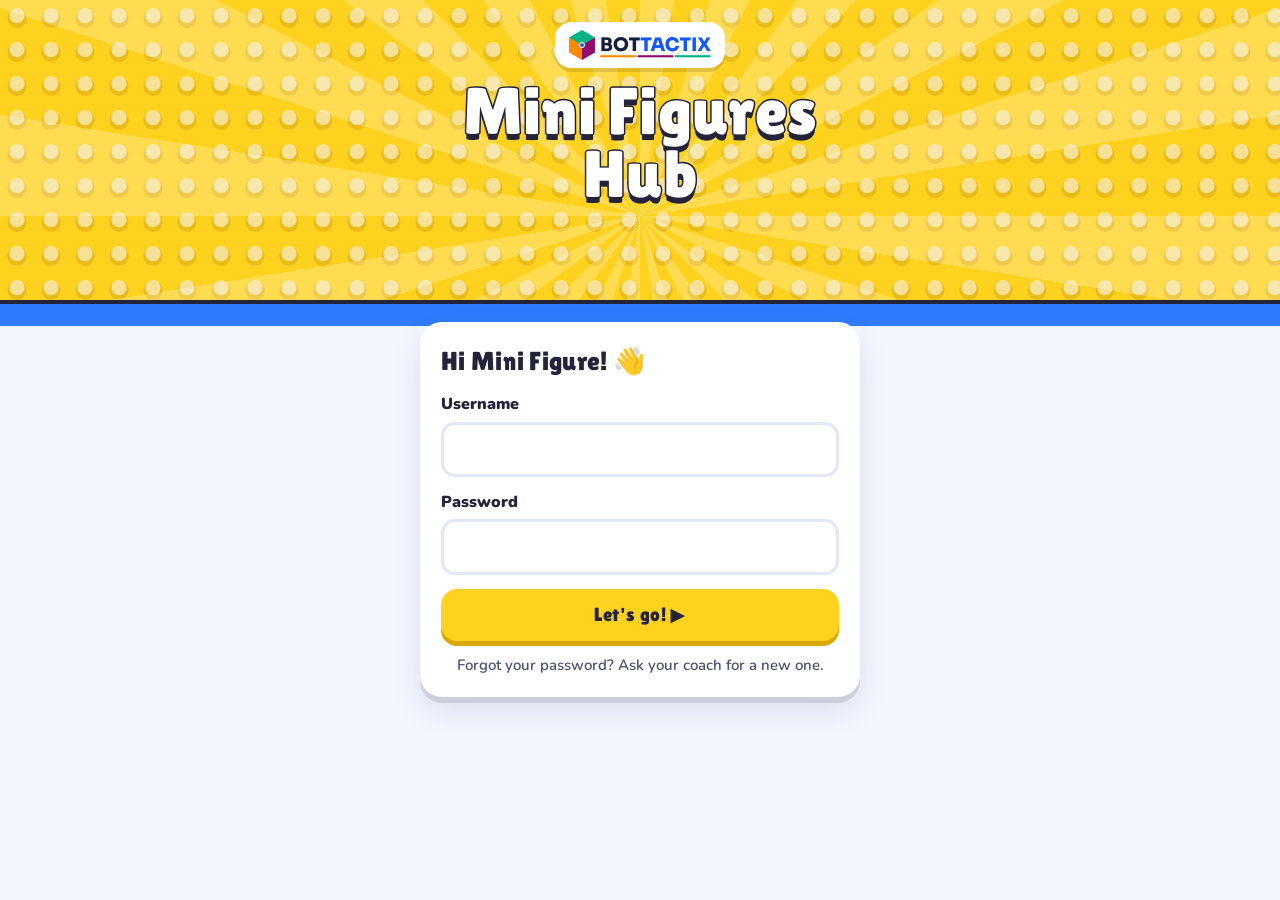
==== hub/index.html @ feb46793 "Mini Figures Hub: kids app, coach room, Supabase backend config Co-Authored-By: Claude Opus 5.5 <nor" ====
<!doctype html>
<html lang="en"><head><meta charset="utf-8"><meta name="viewport" content="width=device-width, initial-scale=1, viewport-fit=cover">
<title>Mini Figures Hub</title><meta name="robots" content="noindex, nofollow"><meta name="theme-color" content="#FFD21F">
<link rel="icon" href="logo.png"><link rel="preconnect" href="https://fonts.googleapis.com"><link rel="preconnect" href="https://fonts.gstatic.com" crossorigin>
<link href="https://fonts.googleapis.com/css2?family=Lilita+One&family=Nunito:wght@600;700;800;900&display=swap" rel="stylesheet">
<link rel="stylesheet" href="style.css"></head><body><div id="app"></div>
<script src="config.js"></script><script src="mode-kid.js"></script><script src="vendor-supabase.js"></script><script src="fig.js"></script><script src="api.js"></script><script src="ui.js"></script><script src="app.js"></script>
</body></html>
---- hub/style.css ----
:root {
  --yellow: #FFD21F; --yellow2: #FFE45C; --blue: #2F7BFF; --blue2: #1D5FD6; --red: #FF5A5F; --green: #00B386; --orange: #FF8A00;
  --purple: #9B4DFF; --pink: #FF4FA3; --ink: #23233A; --ink2: #4A5070; --paper: #FFFFFF; --bg: #F3F6FF; --line: #E2E7F5;
  --display: "Lilita One", "Arial Black", system-ui, sans-serif; --body: "Nunito", system-ui, -apple-system, Segoe UI, sans-serif;
  --r: 22px; --shadow: 0 6px 0 rgba(35,35,58,.12), 0 14px 30px rgba(35,35,58,.10);
  --side: 0px; --bottomnav: 0px;
}
* { box-sizing: border-box; }
html, body { margin: 0; }
body { font-family: var(--body); color: var(--ink); background: var(--bg); font-size: 17px; line-height: 1.4; -webkit-tap-highlight-color: transparent; }
button, input, textarea, select { font: inherit; color: inherit; }
img { max-width: 100%; }
.hidden { display: none !important; }
h1, h2, h3 { font-family: var(--display); font-weight: 400; margin: 0; letter-spacing: .3px; }
h2 { font-size: 26px; } h3 { font-size: 21px; }
a { color: var(--blue2); }

/* ---------- studs background ---------- */
.studs { background-color: var(--yellow); background-image:
  radial-gradient(circle at 50% 46%, rgba(255,255,255,.55) 0 7px, transparent 8px),
  radial-gradient(circle at 50% 54%, rgba(160,110,0,.22) 0 9px, transparent 10px);
  background-size: 34px 34px; }
.sun { position: relative; overflow: hidden; }
.sun::before { content: ""; position: absolute; inset: -60%; background: repeating-conic-gradient(from 0deg at 50% 60%, rgba(255,255,255,.22) 0 9deg, transparent 9deg 18deg); pointer-events: none; }

/* ---------- buttons ---------- */
.btn { display: inline-flex; align-items: center; justify-content: center; gap: 8px; border: 0; border-radius: 16px; padding: 12px 20px 14px; font-family: var(--display); font-size: 19px; letter-spacing: .4px;
  background: var(--blue); color: #fff; box-shadow: 0 5px 0 var(--blue2); cursor: pointer; transition: transform .08s, box-shadow .08s; min-height: 48px; text-decoration: none; }
.btn:active { transform: translateY(4px); box-shadow: 0 1px 0 var(--blue2); }
.btn:focus-visible, .chip:focus-visible, .tab:focus-visible, .item:focus-visible { outline: 4px solid var(--ink); outline-offset: 2px; }
.btn.y { background: var(--yellow); color: var(--ink); box-shadow: 0 5px 0 #D9A800; }
.btn.g { background: var(--green); box-shadow: 0 5px 0 #008A66; }
.btn.r { background: var(--red); box-shadow: 0 5px 0 #C93D42; }
.btn.o { background: var(--orange); box-shadow: 0 5px 0 #C46A00; }
.btn.w { background: #fff; color: var(--ink); box-shadow: 0 5px 0 #CBD3EA; }
.btn.sm { font-size: 16px; padding: 8px 14px 10px; min-height: 40px; border-radius: 13px; }
.btn[disabled] { opacity: .45; cursor: not-allowed; transform: none; }
.link { background: none; border: 0; color: var(--blue2); font-weight: 800; cursor: pointer; padding: 6px; text-decoration: underline; }

/* ---------- cards ---------- */
.card { background: var(--paper); border-radius: var(--r); box-shadow: var(--shadow); padding: 18px; border: 3px solid #fff; position: relative; }
.card > h3 { display: flex; align-items: center; gap: 10px; margin-bottom: 12px; }
.card > h3 .ic { width: 36px; height: 36px; border-radius: 11px; display: grid; place-items: center; font-size: 20px; flex: none; }
.muted { color: var(--ink2); font-weight: 600; font-size: 15px; }
.pill { display: inline-flex; align-items: center; gap: 6px; padding: 4px 11px; border-radius: 99px; font-weight: 800; font-size: 13px; background: #EEF2FF; color: var(--ink); }

/* ---------- login ---------- */
.login { min-height: 100vh; min-height: 100dvh; display: flex; flex-direction: column; }
.login .hero { padding: 22px 16px 0; text-align: center; min-height: 300px; display: flex; flex-direction: column; align-items: center; }
.login .hero img.logo { height: 46px; position: relative; z-index: 1; background: #fff; padding: 8px 14px; border-radius: 16px; box-shadow: 0 4px 0 rgba(0,0,0,.12); }
.login h1 { font-size: clamp(38px, 8vw, 66px); color: #fff; position: relative; z-index: 1; margin-top: 12px; line-height: .95;
  -webkit-text-stroke: 3px var(--ink); paint-order: stroke fill; text-shadow: 0 6px 0 var(--ink); }
.parade { position: relative; z-index: 1; display: flex; justify-content: center; align-items: flex-end; gap: 0; margin-top: auto; width: 100%; overflow: hidden; padding-top: 10px; }
.parade svg { flex: none; margin: 0 -10px; animation: bob 2.6s ease-in-out infinite; }
.parade svg:nth-child(2n) { animation-delay: -.7s; } .parade svg:nth-child(3n) { animation-delay: -1.4s; }
@keyframes bob { 50% { transform: translateY(-6px) rotate(-1.5deg); } }
.login .ground { height: 26px; background: var(--blue); border-top: 4px solid var(--ink); position: relative; z-index: 1; }
.login form { width: min(440px, calc(100% - 28px)); margin: -4px auto 30px; position: relative; z-index: 2; }
.field { display: block; margin-bottom: 14px; }
.field > span { display: block; font-weight: 900; margin-bottom: 6px; font-size: 16px; }
.input, textarea.input, select.input { width: 100%; border: 3px solid var(--line); background: #fff; border-radius: 14px; padding: 12px 14px; font-size: 18px; font-weight: 700; min-height: 50px; }
.input:focus { outline: none; border-color: var(--blue); }
textarea.input { min-height: 96px; resize: vertical; }
.err { background: #FFE8E9; color: #B3242A; border-radius: 12px; padding: 10px 14px; font-weight: 800; margin-bottom: 12px; }
.ok { background: #E3FAF2; color: #00704F; border-radius: 12px; padding: 10px 14px; font-weight: 800; margin-bottom: 12px; }

/* ---------- app shell ---------- */
.shell { min-height: 100vh; min-height: 100dvh; padding-left: var(--side); padding-bottom: calc(var(--bottomnav) + env(safe-area-inset-bottom)); }
.side { position: fixed; left: 0; top: 0; bottom: 0; width: var(--side); background: #fff; border-right: 3px solid var(--line); display: none; flex-direction: column; padding: 18px 14px; gap: 6px; z-index: 20; }
.side .logo { width: 100%; max-width: 190px; margin: 0 auto 14px; display: block; }
.navbtn { display: flex; align-items: center; gap: 12px; padding: 12px 14px; border-radius: 16px; border: 0; background: none; font-family: var(--display); font-size: 19px; cursor: pointer; color: var(--ink); text-align: left; width: 100%; }
.navbtn .ni { width: 38px; height: 38px; border-radius: 12px; display: grid; place-items: center; font-size: 20px; background: #EEF2FF; flex: none; }
.navbtn.on { background: var(--ink); color: #fff; }
.navbtn.on .ni { background: var(--yellow); }
.side .grow { flex: 1; }
.topbar { position: sticky; top: 0; z-index: 15; display: flex; align-items: center; gap: 10px; padding: 10px 14px; background: #fff; border-bottom: 3px solid var(--line); }
.topbar .logo { height: 34px; }
.topbar .grow { flex: 1; }
.wallet { display: flex; gap: 8px; }
.chip { display: inline-flex; align-items: center; gap: 6px; border-radius: 99px; padding: 5px 12px 5px 6px; font-family: var(--display); font-size: 18px; background: #FFF6D6; border: 2px solid #F3D36A; }
.chip.stud { background: #EAF1FF; border-color: #B8CCFF; }
.coin { width: 26px; height: 26px; border-radius: 50%; background: radial-gradient(circle at 35% 30%, #FFF3A0, #FFC21A 45%, #D99A00); border: 2.5px solid #9C6B00; display: grid; place-items: center; box-shadow: inset 0 -2px 0 rgba(0,0,0,.15); }
.coin::after { content: ""; width: 10px; height: 10px; border-radius: 50%; border: 2px solid #9C6B00; background: #FFD84D; }
.studi { width: 26px; height: 26px; border-radius: 50%; background: radial-gradient(circle at 35% 30%, #9CC0FF, #2F7BFF 55%, #1D5FD6); border: 2.5px solid #163E8C; box-shadow: inset 0 -3px 0 rgba(0,0,0,.18); }
.bottomnav { position: fixed; left: 0; right: 0; bottom: 0; z-index: 20; display: none; background: #fff; border-top: 3px solid var(--line); padding: 6px 6px calc(6px + env(safe-area-inset-bottom)); justify-content: space-around; }
.bottomnav .navbtn { flex-direction: column; gap: 2px; padding: 4px 2px; font-size: 13px; text-align: center; align-items: center; border-radius: 14px; }
.bottomnav .navbtn .ni { width: 42px; height: 34px; }
.bottomnav .navbtn.on { background: none; color: var(--ink); }
.bottomnav .navbtn.on .ni { background: var(--yellow); box-shadow: 0 3px 0 #D9A800; }

/* team hero */
.teamhero { padding: 18px 16px 0; color: var(--ink); }
.teamhero .row { display: flex; align-items: center; gap: 12px; position: relative; z-index: 1; flex-wrap: wrap; }
.teamhero .tname { font-family: var(--display); font-size: clamp(30px, 6vw, 46px); color: #fff; -webkit-text-stroke: 2.5px var(--ink); paint-order: stroke fill; text-shadow: 0 4px 0 var(--ink); line-height: 1; }
.teamhero .tlogo { width: 64px; height: 64px; border-radius: 18px; background: #fff; border: 3px solid var(--ink); object-fit: cover; }
.teamhero .slot { background: #fff; border: 3px solid var(--ink); border-radius: 99px; padding: 4px 12px; font-weight: 900; font-size: 14px; }
.teamhero .parade { min-height: 150px; }
.teamhero .parade .fig { display: flex; flex-direction: column; align-items: center; margin: 0 4px; }
.teamhero .parade .fig svg { margin: 0; }
.teamhero .parade .fig .nm { background: var(--ink); color: #fff; font-weight: 900; font-size: 13px; border-radius: 99px; padding: 2px 10px; margin-top: -6px; position: relative; z-index: 2; }
.teamhero .parade .fig.me .nm { background: var(--red); }

.main { padding: 16px; max-width: 1240px; margin: 0 auto; }
.grid { display: grid; gap: 16px; }
.g2 { grid-template-columns: 1fr; } .g3 { grid-template-columns: 1fr; }

/* me card */
.mecard { display: flex; gap: 14px; align-items: center; }
.mecard .big { flex: none; }
.mecard .stats { display: grid; gap: 8px; flex: 1; }
.stat { display: flex; align-items: center; gap: 10px; background: #F6F8FF; border-radius: 14px; padding: 8px 12px; }
.stat b { font-family: var(--display); font-size: 24px; font-weight: 400; }
.stat .lbl { font-size: 13px; font-weight: 800; color: var(--ink2); line-height: 1.1; }

/* progress bricks */
.bricks { display: flex; flex-direction: column-reverse; gap: 6px; }
.brickrow { display: flex; align-items: center; gap: 10px; padding: 9px 12px; border-radius: 12px; background: #F1F3FA; font-weight: 800; border: 2px dashed #CCD3EA; position: relative; }
.brickrow.done { background: var(--green); color: #fff; border: 2px solid #008A66; box-shadow: inset 0 -4px 0 rgba(0,0,0,.12); }
.brickrow.next { background: #FFF1C2; border: 2px solid #F3C64A; }
.brickrow .tick { width: 26px; height: 26px; border-radius: 8px; background: rgba(255,255,255,.35); display: grid; place-items: center; font-size: 15px; flex: none; }
.brickrow.done::after { content: ""; position: absolute; top: -5px; left: 14px; width: 12px; height: 6px; border-radius: 4px 4px 0 0; background: #00C996; box-shadow: 22px 0 0 #00C996, 44px 0 0 #00C996; }
.pbar { height: 18px; border-radius: 99px; background: #E6EBF8; overflow: hidden; border: 2px solid #D3DAEE; }
.pbar i { display: block; height: 100%; background: repeating-linear-gradient(90deg, var(--green) 0 18px, #00C996 18px 36px); border-radius: 99px; }

/* announcements / messages */
.ann { border-radius: 16px; padding: 12px 14px; background: #FFF6D6; border: 2px solid #F3D36A; margin-bottom: 10px; }
.ann .meta { font-size: 13px; font-weight: 800; color: #8A6A00; margin-bottom: 2px; }
.ann.all { background: #EAF1FF; border-color: #B8CCFF; } .ann.all .meta { color: var(--blue2); }
.msg { border-radius: 16px; padding: 12px 14px; background: #F6F8FF; margin-bottom: 10px; }
.msg .reply { margin-top: 8px; background: #E3FAF2; border-radius: 12px; padding: 8px 12px; font-weight: 700; }
.msg .reply::before { content: "Coach: "; font-weight: 900; color: #00704F; }

/* task tower */
.tower { display: grid; gap: 14px; }
.level { border-radius: 20px; padding: 12px; background: #fff; border: 3px solid var(--line); position: relative; }
.level .lh { display: flex; align-items: center; gap: 10px; margin-bottom: 10px; }
.level .badge { font-family: var(--display); font-size: 16px; padding: 4px 12px 5px; border-radius: 10px; background: var(--ink); color: #fff; }
.level.now { border-color: var(--green); background: linear-gradient(#E9FFF7, #fff); box-shadow: 0 6px 0 #B5EEDB; }
.level.now .badge { background: var(--green); }
.level.locked { background: #F4F5FA; border-style: dashed; }
.level.locked .tasks { opacity: .6; }
.level.locked .badge { background: #9AA3C0; }
.level.donel { opacity: .75; }
.level.donel .badge { background: var(--blue); }
.tasks { display: grid; gap: 10px; grid-template-columns: repeat(auto-fill, minmax(240px, 1fr)); }
.task { background: #fff; border-radius: 16px; border: 3px solid var(--ink); padding: 12px; box-shadow: 0 4px 0 var(--ink); display: flex; flex-direction: column; gap: 8px; position: relative; }
.task .tt { font-weight: 900; font-size: 18px; line-height: 1.2; }
.task .td { font-size: 14px; color: var(--ink2); font-weight: 600; }
.task .acts { display: flex; gap: 8px; flex-wrap: wrap; margin-top: auto; }
.task.doing { border-color: var(--orange); box-shadow: 0 4px 0 var(--orange); }
.task.done { border-color: #9AD9C3; box-shadow: none; background: #F2FBF7; }
.task.done .tt { text-decoration: line-through; color: #5A8A78; }
.lab { display: inline-block; font-size: 12px; font-weight: 900; padding: 3px 9px; border-radius: 99px; color: #fff; text-transform: uppercase; letter-spacing: .4px; align-self: flex-start; }
.lab.core { background: var(--purple); } .lab.poster { background: var(--pink); } .lab.model { background: var(--blue); } .lab.eval { background: var(--orange); } .lab.other { background: #5A637F; }
.lock { font-size: 22px; }

/* library */
.tabs { display: flex; gap: 8px; flex-wrap: wrap; margin-bottom: 14px; }
.tab { border: 3px solid var(--ink); background: #fff; border-radius: 99px; padding: 7px 16px; font-family: var(--display); font-size: 17px; cursor: pointer; }
.tab.on { background: var(--ink); color: #fff; }
.libgrid { display: grid; gap: 12px; grid-template-columns: repeat(auto-fill, minmax(160px, 1fr)); }
.lib { background: #fff; border-radius: 18px; box-shadow: var(--shadow); overflow: hidden; display: flex; flex-direction: column; border: 3px solid #fff; cursor: pointer; text-align: left; padding: 0; }
.lib .th { aspect-ratio: 4/3; background: #E9EEFB center/cover no-repeat; display: grid; place-items: center; font-size: 38px; position: relative; }
.lib .th .play { width: 52px; height: 52px; border-radius: 50%; background: rgba(255,0,0,.9); display: grid; place-items: center; color: #fff; font-size: 22px; border: 3px solid #fff; }
.lib .tx { padding: 10px 12px 12px; }
.lib .tx b { display: block; font-size: 15px; line-height: 1.2; overflow-wrap: anywhere; }
.lib .tx span { font-size: 12px; font-weight: 800; color: var(--ink2); }
.lib.text .th { background: linear-gradient(135deg, #FFF1C2, #FFE07A); font-size: 15px; padding: 12px; font-weight: 800; text-align: center; color: var(--ink); place-items: center; overflow: hidden; }
.lib.link .th { background: linear-gradient(135deg, #E3ECFF, #C7D7FF); }
.empty { text-align: center; padding: 26px 12px; color: var(--ink2); font-weight: 800; }
.empty .big { font-size: 44px; }

/* store */
.storewrap { display: grid; gap: 16px; }
.mirror { text-align: center; position: sticky; top: 70px; }
.mirror .stage { border-radius: 24px; padding: 12px 0 0; margin-bottom: 10px; overflow: hidden; }
.mirror .stage .floor { height: 20px; background: var(--blue); border-top: 3px solid var(--ink); margin-top: -8px; position: relative; }
.items { display: grid; gap: 10px; grid-template-columns: repeat(auto-fill, minmax(118px, 1fr)); }
.item { background: #fff; border-radius: 18px; border: 3px solid var(--line); padding: 6px 6px 10px; text-align: center; cursor: pointer; position: relative; display: flex; flex-direction: column; align-items: center; gap: 4px; }
.item.on { border-color: var(--green); box-shadow: 0 0 0 3px #B5EEDB; }
.item .nm { font-weight: 900; font-size: 13px; line-height: 1.15; min-height: 30px; display: flex; align-items: center; }
.item .price { display: inline-flex; align-items: center; gap: 4px; font-family: var(--display); font-size: 16px; }
.item .price .coin { width: 20px; height: 20px; }
.item .price .coin::after { width: 7px; height: 7px; }
.item .own { font-size: 12px; font-weight: 900; color: var(--green); }
.item .free { font-size: 12px; font-weight: 900; color: var(--blue2); }
.item.cant { opacity: .7; }
.item .prev { width: 100%; display: flex; justify-content: center; overflow: hidden; height: 96px; }
.item .prev svg { width: 92px; height: auto; margin-top: -4px; }
.item .prev.p-shoes svg, .item .prev.p-bottom svg { margin-top: -62px; }
.item .prev.p-top svg, .item .prev.p-buddy svg { margin-top: -34px; }
.swatches { display: flex; gap: 8px; flex-wrap: wrap; }
.sw { width: 40px; height: 40px; border-radius: 12px; border: 3px solid #fff; box-shadow: 0 0 0 2px var(--line); cursor: pointer; }
.sw.on { box-shadow: 0 0 0 3px var(--ink); }

/* modal */
.modal { position: fixed; inset: 0; z-index: 50; background: rgba(20,24,48,.55); display: none; align-items: center; justify-content: center; padding: 16px; }
.modal.show { display: flex; }
.modal .box { background: #fff; border-radius: 26px; width: min(520px, 100%); max-height: calc(100dvh - 32px); overflow: auto; padding: 22px; border: 4px solid var(--ink); box-shadow: 0 10px 0 rgba(0,0,0,.25); animation: pop .3s cubic-bezier(.3,1.5,.5,1); }
.modal .box.wide { width: min(860px, 100%); }
.modal .box h2 { margin-bottom: 12px; }
.modal .foot { display: flex; gap: 10px; justify-content: flex-end; margin-top: 16px; flex-wrap: wrap; }
@keyframes pop { from { transform: scale(.85); opacity: 0; } to { transform: none; opacity: 1; } }
.kinds { display: grid; grid-template-columns: repeat(2, 1fr); gap: 10px; margin-bottom: 14px; }
.kind { border: 3px solid var(--line); background: #fff; border-radius: 16px; padding: 12px; font-weight: 900; cursor: pointer; display: flex; align-items: center; gap: 10px; font-size: 16px; text-align: left; }
.kind .e { font-size: 26px; }
.kind.on { border-color: var(--blue); background: #EEF4FF; }
.viewer img { width: 100%; border-radius: 16px; }
.viewer iframe { width: 100%; aspect-ratio: 16/9; border: 0; border-radius: 16px; }
.toast { position: fixed; left: 50%; bottom: calc(var(--bottomnav) + 20px); transform: translateX(-50%) translateY(30px); background: var(--ink); color: #fff; font-weight: 900; padding: 12px 20px; border-radius: 16px; opacity: 0; transition: .3s; z-index: 60; pointer-events: none; max-width: calc(100% - 32px); text-align: center; }
.toast.show { opacity: 1; transform: translateX(-50%); }
.spinner { width: 40px; height: 40px; border-radius: 50%; border: 5px solid #DDE4F7; border-top-color: var(--blue); animation: spin .8s linear infinite; margin: 40px auto; }
@keyframes spin { to { transform: rotate(360deg); } }
.demo-banner { background: var(--ink); color: #fff; text-align: center; font-weight: 800; font-size: 13px; padding: 5px; }
.demo-banner button { background: var(--yellow); border: 0; border-radius: 8px; font-weight: 900; margin-left: 8px; cursor: pointer; }

/* coach */
.cgrid { display: grid; gap: 14px; grid-template-columns: repeat(auto-fill, minmax(280px, 1fr)); }
.tbox { background: #fff; border-radius: 22px; box-shadow: var(--shadow); border: 3px solid #fff; padding: 14px; cursor: pointer; text-align: left; display: flex; flex-direction: column; gap: 10px; transition: transform .12s; }
.tbox:hover { transform: translateY(-3px); }
.tbox .th { display: flex; align-items: center; gap: 10px; }
.tbox .num { font-family: var(--display); font-size: 26px; background: var(--yellow); border: 3px solid var(--ink); border-radius: 14px; min-width: 52px; height: 52px; display: grid; place-items: center; padding: 0 8px; }
.tbox .figs { display: flex; align-items: flex-end; min-height: 90px; background: linear-gradient(#FFF4C4, #FFE47A); border-radius: 16px; padding: 6px 6px 0; justify-content: center; }
.tbox .figs svg { margin: 0 -6px; }
.tbox .line { font-size: 14px; font-weight: 700; display: flex; gap: 6px; align-items: baseline; }
.tbox .line b { font-weight: 900; color: var(--ink2); min-width: 50px; font-size: 12px; text-transform: uppercase; }
.badge-n { background: var(--red); color: #fff; font-weight: 900; font-size: 12px; border-radius: 99px; padding: 2px 8px; }
.figrow { display: flex; gap: 12px; flex-wrap: wrap; }
.figcard { background: #F6F8FF; border-radius: 18px; padding: 10px; display: flex; gap: 10px; align-items: center; flex: 1 1 280px; }
.figcard .acts { display: flex; gap: 6px; flex-wrap: wrap; }
.qrow { display: flex; gap: 6px; align-items: center; }
.qrow .ar { display: flex; flex-direction: column; gap: 4px; }
.qrow .ar button { width: 36px; height: 30px; border-radius: 9px; border: 2px solid var(--line); background: #fff; font-weight: 900; cursor: pointer; }
.chk { display: flex; align-items: center; gap: 10px; font-weight: 800; padding: 6px 0; }
.chk input { width: 24px; height: 24px; accent-color: var(--green); }
table.plain { width: 100%; border-collapse: collapse; font-size: 15px; }
table.plain td, table.plain th { padding: 8px 6px; border-bottom: 2px solid var(--line); text-align: left; }
.back { margin-bottom: 12px; }

/* ---------- responsive ---------- */
@media (max-width: 699px) {
  :root { --bottomnav: 78px; }
  .mirror { position: static; }
  .mirror .card { display: grid; grid-template-columns: 130px 1fr; gap: 10px; align-items: center; padding: 12px; }
  .mirror .stage { grid-row: span 3; margin: 0; }
  .mirror .stage svg { width: 120px; height: auto; }
  .mirror .card > div:not(.stage) { margin: 0 !important; }
  .bottomnav { display: flex; }
  .topbar .uname { display: none; }
  .mecard .big svg { width: 110px; }
  .teamhero .parade svg { width: 96px; height: auto; }
  .chip { font-size: 16px; }
  .btn { font-size: 18px; }
}
@media (min-width: 700px) {
  .topnav { display: flex; gap: 6px; padding: 8px 14px; background: #fff; border-bottom: 3px solid var(--line); position: sticky; top: 57px; z-index: 14; overflow-x: auto; }
  .topnav .navbtn { width: auto; font-size: 17px; padding: 6px 12px; }
  .topnav .navbtn .ni { width: 32px; height: 32px; }
  .g2 { grid-template-columns: 1fr 1fr; }
  .storewrap { grid-template-columns: 300px 1fr; align-items: start; }
}
@media (max-width: 699px) { .topnav { display: none; } }
@media (min-width: 1100px) {
  :root { --side: 236px; }
  .side { display: flex; }
  .topbar .logo, .topnav { display: none; }
  .g3 { grid-template-columns: 1.1fr 1fr 1fr; }
}
@media (prefers-reduced-motion: reduce) { * { animation: none !important; transition: none !important; } }
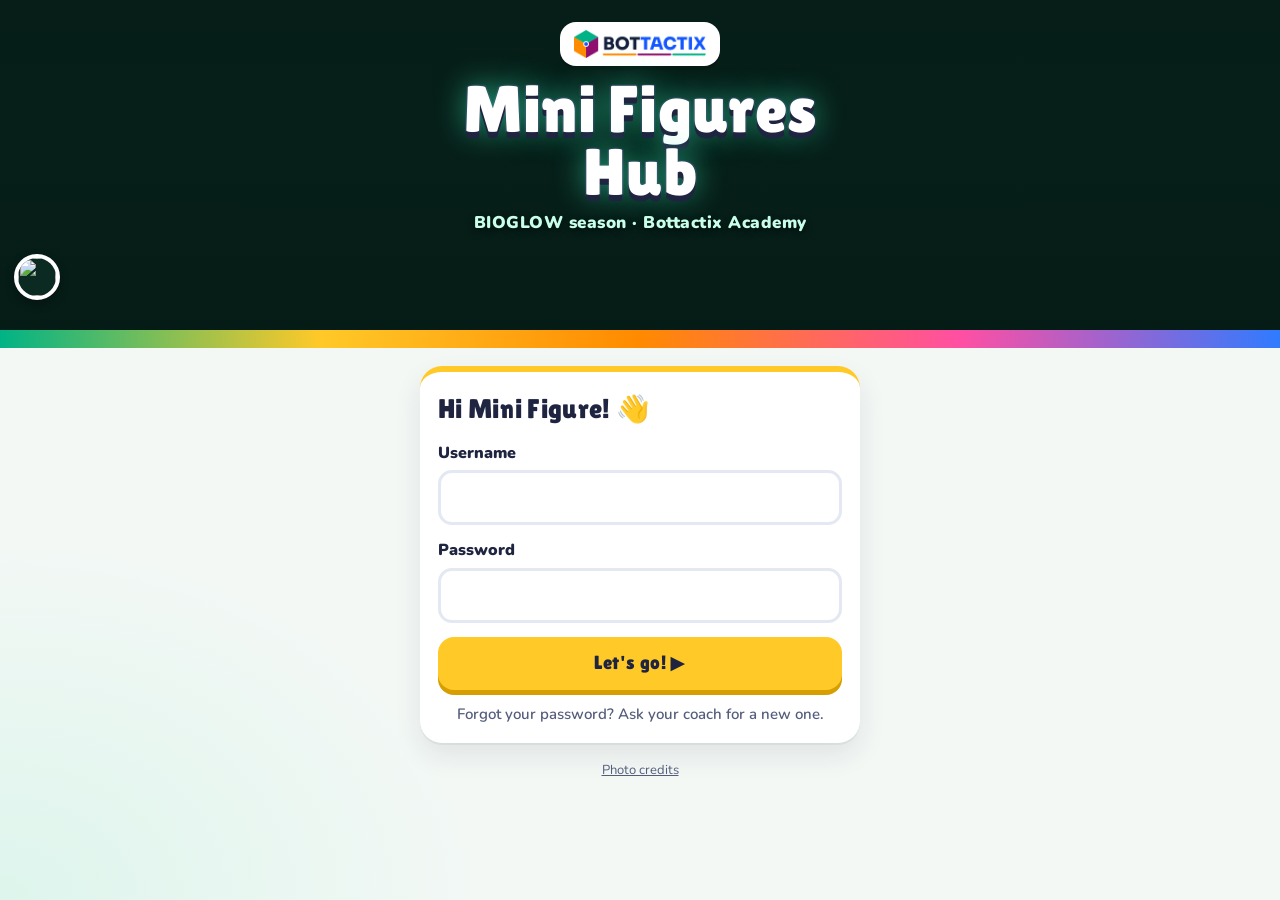
==== commit 8e31a6f0: "Hub: photo-part figures, Parts Studio, admin room, BIOGLOW styling and easter eggs Co-Authored-By: C" ====
--- a/hub/index.html
+++ b/hub/index.html
@@ -1,8 +1,8 @@
 <!doctype html>
 <html lang="en"><head><meta charset="utf-8"><meta name="viewport" content="width=device-width, initial-scale=1, viewport-fit=cover">
-<title>Mini Figures Hub</title><meta name="robots" content="noindex, nofollow"><meta name="theme-color" content="#FFD21F">
+<title>Mini Figures Hub</title><meta name="robots" content="noindex, nofollow"><meta name="theme-color" content="#0B2B22">
 <link rel="icon" href="logo.png"><link rel="preconnect" href="https://fonts.googleapis.com"><link rel="preconnect" href="https://fonts.gstatic.com" crossorigin>
 <link href="https://fonts.googleapis.com/css2?family=Lilita+One&family=Nunito:wght@600;700;800;900&display=swap" rel="stylesheet">
 <link rel="stylesheet" href="style.css"></head><body><div id="app"></div>
-<script src="config.js"></script><script src="mode-kid.js"></script><script src="vendor-supabase.js"></script><script src="fig.js"></script><script src="api.js"></script><script src="ui.js"></script><script src="app.js"></script>
+<script src="config.js"></script><script src="mode-kid.js"></script><script src="vendor-supabase.js"></script><script src="figure.js"></script><script src="api.js"></script><script src="ui.js"></script><script src="eggs.js"></script><script src="app.js"></script>
 </body></html>
--- a/hub/style.css
+++ b/hub/style.css
@@ -1,35 +1,36 @@
 :root {
-  --yellow: #FFD21F; --yellow2: #FFE45C; --blue: #2F7BFF; --blue2: #1D5FD6; --red: #FF5A5F; --green: #00B386; --orange: #FF8A00;
-  --purple: #9B4DFF; --pink: #FF4FA3; --ink: #23233A; --ink2: #4A5070; --paper: #FFFFFF; --bg: #F3F6FF; --line: #E2E7F5;
+  --yellow: #FFC928; --blue: #2F7BFF; --blue2: #1D5FD6; --red: #FF5A5F; --green: #00B386; --green2: #008A66; --orange: #FF8A00;
+  --purple: #8B5CF6; --pink: #FF4FA3; --ink: #1F2440; --ink2: #555D7D; --paper: #FFFFFF; --line: #E3E8F3;
+  --glow: #39F3BB; --jungle: #0B2B22;
+  --bg: #F3F8F5;
   --display: "Lilita One", "Arial Black", system-ui, sans-serif; --body: "Nunito", system-ui, -apple-system, Segoe UI, sans-serif;
-  --r: 22px; --shadow: 0 6px 0 rgba(35,35,58,.12), 0 14px 30px rgba(35,35,58,.10);
+  --r: 22px; --shadow: 0 2px 0 rgba(31,36,64,.06), 0 12px 28px rgba(31,36,64,.09);
   --side: 0px; --bottomnav: 0px;
+  --night: url("https://commons.wikimedia.org/wiki/Special:FilePath/Fireflies%20(35082682316).jpg?width=1600");
 }
 * { box-sizing: border-box; }
 html, body { margin: 0; }
-body { font-family: var(--body); color: var(--ink); background: var(--bg); font-size: 17px; line-height: 1.4; -webkit-tap-highlight-color: transparent; }
+body { font-family: var(--body); color: var(--ink); font-size: 17px; line-height: 1.4; -webkit-tap-highlight-color: transparent;
+  background: radial-gradient(900px 500px at 100% 0%, #FFF3D1 0%, transparent 60%), radial-gradient(800px 600px at 0% 100%, #DDF5EC 0%, transparent 60%), var(--bg); background-attachment: fixed; min-height: 100vh; }
 button, input, textarea, select { font: inherit; color: inherit; }
 img { max-width: 100%; }
 .hidden { display: none !important; }
 h1, h2, h3 { font-family: var(--display); font-weight: 400; margin: 0; letter-spacing: .3px; }
-h2 { font-size: 26px; } h3 { font-size: 21px; }
+h2 { font-size: 27px; } h3 { font-size: 21px; }
 a { color: var(--blue2); }
 
-/* ---------- studs background ---------- */
-.studs { background-color: var(--yellow); background-image:
-  radial-gradient(circle at 50% 46%, rgba(255,255,255,.55) 0 7px, transparent 8px),
-  radial-gradient(circle at 50% 54%, rgba(160,110,0,.22) 0 9px, transparent 10px);
-  background-size: 34px 34px; }
-.sun { position: relative; overflow: hidden; }
-.sun::before { content: ""; position: absolute; inset: -60%; background: repeating-conic-gradient(from 0deg at 50% 60%, rgba(255,255,255,.22) 0 9deg, transparent 9deg 18deg); pointer-events: none; }
+/* ---------- night rainforest photo panels ---------- */
+.night { position: relative; overflow: hidden; background: #07201A var(--night) center 35% / cover no-repeat; color: #fff; }
+.night::before { content: ""; position: absolute; inset: 0; background: linear-gradient(180deg, rgba(5,25,20,.35) 0%, rgba(5,25,20,.15) 45%, rgba(5,25,20,.65) 100%); pointer-events: none; }
+.night > * { position: relative; }
 
 /* ---------- buttons ---------- */
 .btn { display: inline-flex; align-items: center; justify-content: center; gap: 8px; border: 0; border-radius: 16px; padding: 12px 20px 14px; font-family: var(--display); font-size: 19px; letter-spacing: .4px;
   background: var(--blue); color: #fff; box-shadow: 0 5px 0 var(--blue2); cursor: pointer; transition: transform .08s, box-shadow .08s; min-height: 48px; text-decoration: none; }
 .btn:active { transform: translateY(4px); box-shadow: 0 1px 0 var(--blue2); }
-.btn:focus-visible, .chip:focus-visible, .tab:focus-visible, .item:focus-visible { outline: 4px solid var(--ink); outline-offset: 2px; }
-.btn.y { background: var(--yellow); color: var(--ink); box-shadow: 0 5px 0 #D9A800; }
-.btn.g { background: var(--green); box-shadow: 0 5px 0 #008A66; }
+.btn:focus-visible, .tab:focus-visible, .item:focus-visible, .egg:focus-visible, .navbtn:focus-visible { outline: 4px solid var(--ink); outline-offset: 2px; }
+.btn.y { background: var(--yellow); color: var(--ink); box-shadow: 0 5px 0 #D69E00; }
+.btn.g { background: var(--green); box-shadow: 0 5px 0 var(--green2); }
 .btn.r { background: var(--red); box-shadow: 0 5px 0 #C93D42; }
 .btn.o { background: var(--orange); box-shadow: 0 5px 0 #C46A00; }
 .btn.w { background: #fff; color: var(--ink); box-shadow: 0 5px 0 #CBD3EA; }
@@ -38,67 +39,93 @@
 .link { background: none; border: 0; color: var(--blue2); font-weight: 800; cursor: pointer; padding: 6px; text-decoration: underline; }
 
 /* ---------- cards ---------- */
-.card { background: var(--paper); border-radius: var(--r); box-shadow: var(--shadow); padding: 18px; border: 3px solid #fff; position: relative; }
-.card > h3 { display: flex; align-items: center; gap: 10px; margin-bottom: 12px; }
-.card > h3 .ic { width: 36px; height: 36px; border-radius: 11px; display: grid; place-items: center; font-size: 20px; flex: none; }
+.card { background: var(--paper); border-radius: var(--r); box-shadow: var(--shadow); padding: 18px; position: relative; border-top: 6px solid var(--acc, #fff); }
+.acc-orange { --acc: var(--orange); } .acc-blue { --acc: var(--blue); } .acc-green { --acc: var(--green); } .acc-yellow { --acc: var(--yellow); } .acc-pink { --acc: var(--pink); } .acc-purple { --acc: var(--purple); }
+.card > h3 { display: flex; align-items: center; gap: 10px; margin-bottom: 12px; flex-wrap: wrap; }
+.card > h3 .ic { width: 38px; height: 38px; border-radius: 12px; display: grid; place-items: center; font-size: 20px; flex: none; background: color-mix(in srgb, var(--acc, #EEF2FF) 16%, #fff); overflow: hidden; }
+.card > h3 .ic img { width: 100%; height: 100%; object-fit: cover; }
 .muted { color: var(--ink2); font-weight: 600; font-size: 15px; }
-.pill { display: inline-flex; align-items: center; gap: 6px; padding: 4px 11px; border-radius: 99px; font-weight: 800; font-size: 13px; background: #EEF2FF; color: var(--ink); }
+.pill { display: inline-flex; align-items: center; gap: 6px; padding: 4px 11px; border-radius: 99px; font-weight: 800; font-size: 13px; background: #EEF2FA; color: var(--ink); }
+.pagehead { display: flex; align-items: center; gap: 12px; flex-wrap: wrap; margin-bottom: 14px; }
+
+/* ---------- figures (real part photos) ---------- */
+.mf { position: relative; display: inline-block; flex: none; filter: drop-shadow(2.5px 0 0 #fff) drop-shadow(-2.5px 0 0 #fff) drop-shadow(0 2.5px 0 #fff) drop-shadow(0 -2.5px 0 #fff) drop-shadow(0 6px 8px rgba(0,0,0,.35)); }
+.mf .mf-p { position: absolute; transform: translateX(-50%); height: auto; max-width: none; pointer-events: none; user-select: none; }
+.mf-animal { display: inline-block; flex: none; border-radius: 50%; overflow: hidden; border: 5px solid #fff; box-shadow: 0 6px 14px rgba(0,0,0,.3); background: #0B2B22; }
+.mf-animal img { width: 100%; height: 100%; object-fit: cover; display: block; }
+.mf-part { display: inline-grid; place-items: center; border-radius: 16px; background: repeating-conic-gradient(#F1F4FA 0 25%, #fff 0 50%) 0 0 / 16px 16px; }
+.mf-part img { max-width: 88%; max-height: 88%; object-fit: contain; filter: drop-shadow(0 3px 4px rgba(0,0,0,.25)); }
+
+/* ---------- easter eggs ---------- */
+.egg { border: 4px solid #fff; border-radius: 50%; padding: 0; overflow: hidden; cursor: pointer; background: #0B2B22; box-shadow: 0 4px 10px rgba(0,0,0,.25); flex: none; transition: transform .2s; }
+.egg img { width: 100%; height: 100%; object-fit: cover; display: block; }
+.egg:hover { transform: rotate(-8deg) scale(1.08); }
+.egg.corner-r { position: absolute; right: 14px; top: 14px; z-index: 3; animation: twinkle 3s ease-in-out infinite; }
+.egg.corner-l { position: absolute; left: 14px; bottom: 30px; z-index: 3; }
+@keyframes twinkle { 50% { box-shadow: 0 0 0 6px rgba(57,243,187,.35), 0 0 26px rgba(57,243,187,.8); } }
+.egg.peek { position: absolute; right: -10px; bottom: -14px; z-index: 4; animation: peek 7s ease-in-out infinite; }
+@keyframes peek { 0%, 60%, 100% { transform: translateY(24px) rotate(10deg); opacity: 0; } 70%, 90% { transform: translateY(0) rotate(-6deg); opacity: 1; } }
+.flyer { position: fixed; z-index: 70; width: 90px; height: 90px; border-radius: 50%; border: 4px solid #fff; object-fit: cover; left: -120px; top: 30%; animation: fly 2.4s ease-in-out forwards; pointer-events: none; box-shadow: 0 8px 20px rgba(0,0,0,.3); }
+@keyframes fly { 0% { transform: translate(0, 0) rotate(-10deg); } 50% { transform: translate(60vw, -12vh) rotate(8deg); } 100% { transform: translate(calc(100vw + 260px), 4vh) rotate(-6deg); } }
+.eggpop { text-align: center; } .eggpop img { width: 100%; max-height: 300px; object-fit: cover; border-radius: 18px; } .eggpop p { font-weight: 800; font-size: 17px; }
+.credits li { margin: 6px 0; font-weight: 800; }
+.foot { text-align: center; font-size: 13px; margin: 18px 0 26px; } .foot a { color: var(--ink2); }
 
 /* ---------- login ---------- */
 .login { min-height: 100vh; min-height: 100dvh; display: flex; flex-direction: column; }
-.login .hero { padding: 22px 16px 0; text-align: center; min-height: 300px; display: flex; flex-direction: column; align-items: center; }
-.login .hero img.logo { height: 46px; position: relative; z-index: 1; background: #fff; padding: 8px 14px; border-radius: 16px; box-shadow: 0 4px 0 rgba(0,0,0,.12); }
-.login h1 { font-size: clamp(38px, 8vw, 66px); color: #fff; position: relative; z-index: 1; margin-top: 12px; line-height: .95;
-  -webkit-text-stroke: 3px var(--ink); paint-order: stroke fill; text-shadow: 0 6px 0 var(--ink); }
-.parade { position: relative; z-index: 1; display: flex; justify-content: center; align-items: flex-end; gap: 0; margin-top: auto; width: 100%; overflow: hidden; padding-top: 10px; }
-.parade svg { flex: none; margin: 0 -10px; animation: bob 2.6s ease-in-out infinite; }
-.parade svg:nth-child(2n) { animation-delay: -.7s; } .parade svg:nth-child(3n) { animation-delay: -1.4s; }
+.login .hero { padding: 22px 16px 0; text-align: center; min-height: 330px; display: flex; flex-direction: column; align-items: center; }
+.login .hero img.logo { height: 44px; background: #fff; padding: 8px 14px; border-radius: 16px; box-shadow: 0 4px 0 rgba(0,0,0,.15); }
+.login h1 { font-size: clamp(38px, 8vw, 66px); color: #fff; margin-top: 12px; line-height: .95; -webkit-text-stroke: 3px var(--ink); paint-order: stroke fill; text-shadow: 0 6px 0 var(--ink), 0 0 30px rgba(57,243,187,.6); }
+.login .tag { margin: 8px 0 0; font-weight: 900; color: #C8FFEA; letter-spacing: .5px; text-shadow: 0 2px 6px rgba(0,0,0,.6); }
+.parade { display: flex; justify-content: center; align-items: flex-end; gap: 8px; margin-top: auto; width: 100%; padding: 14px 4px 6px; flex-wrap: nowrap; overflow: hidden; }
+.parade > .mf, .parade > .mf-animal { animation: bob 2.6s ease-in-out infinite; }
+.parade > :nth-child(2n) { animation-delay: -.7s; } .parade > :nth-child(3n) { animation-delay: -1.4s; }
 @keyframes bob { 50% { transform: translateY(-6px) rotate(-1.5deg); } }
-.login .ground { height: 26px; background: var(--blue); border-top: 4px solid var(--ink); position: relative; z-index: 1; }
-.login form { width: min(440px, calc(100% - 28px)); margin: -4px auto 30px; position: relative; z-index: 2; }
+.login .ground { height: 18px; background: linear-gradient(90deg, var(--green), var(--yellow), var(--orange), var(--pink), var(--blue)); }
+.login form { width: min(440px, calc(100% - 28px)); margin: 18px auto 0; border-top-color: var(--yellow); }
 .field { display: block; margin-bottom: 14px; }
 .field > span { display: block; font-weight: 900; margin-bottom: 6px; font-size: 16px; }
-.input, textarea.input, select.input { width: 100%; border: 3px solid var(--line); background: #fff; border-radius: 14px; padding: 12px 14px; font-size: 18px; font-weight: 700; min-height: 50px; }
+.input, textarea.input, select.input { width: 100%; border: 3px solid var(--line); background: #fff; border-radius: 14px; padding: 12px 14px; font-size: 18px; font-weight: 700; min-height: 50px; color: var(--ink); }
 .input:focus { outline: none; border-color: var(--blue); }
 textarea.input { min-height: 96px; resize: vertical; }
+input[type=range] { width: 100%; accent-color: var(--green); }
 .err { background: #FFE8E9; color: #B3242A; border-radius: 12px; padding: 10px 14px; font-weight: 800; margin-bottom: 12px; }
 .ok { background: #E3FAF2; color: #00704F; border-radius: 12px; padding: 10px 14px; font-weight: 800; margin-bottom: 12px; }
 
 /* ---------- app shell ---------- */
 .shell { min-height: 100vh; min-height: 100dvh; padding-left: var(--side); padding-bottom: calc(var(--bottomnav) + env(safe-area-inset-bottom)); }
-.side { position: fixed; left: 0; top: 0; bottom: 0; width: var(--side); background: #fff; border-right: 3px solid var(--line); display: none; flex-direction: column; padding: 18px 14px; gap: 6px; z-index: 20; }
+.side { position: fixed; left: 0; top: 0; bottom: 0; width: var(--side); background: #fff; border-right: 1px solid var(--line); display: none; flex-direction: column; padding: 18px 14px; gap: 6px; z-index: 20; }
 .side .logo { width: 100%; max-width: 190px; margin: 0 auto 14px; display: block; }
-.navbtn { display: flex; align-items: center; gap: 12px; padding: 12px 14px; border-radius: 16px; border: 0; background: none; font-family: var(--display); font-size: 19px; cursor: pointer; color: var(--ink); text-align: left; width: 100%; }
-.navbtn .ni { width: 38px; height: 38px; border-radius: 12px; display: grid; place-items: center; font-size: 20px; background: #EEF2FF; flex: none; }
-.navbtn.on { background: var(--ink); color: #fff; }
-.navbtn.on .ni { background: var(--yellow); }
+.navbtn { display: flex; align-items: center; gap: 12px; padding: 11px 14px; border-radius: 16px; border: 0; background: none; font-family: var(--display); font-size: 19px; cursor: pointer; color: var(--ink); text-align: left; width: 100%; }
+.navbtn .ni { width: 38px; height: 38px; border-radius: 12px; display: grid; place-items: center; font-size: 20px; background: color-mix(in srgb, var(--c, #8892B0) 16%, #fff); flex: none; }
+.navbtn.on { background: color-mix(in srgb, var(--c, #8892B0) 14%, #fff); }
+.navbtn.on .ni { background: var(--c, var(--yellow)); box-shadow: 0 3px 0 color-mix(in srgb, var(--c, #000) 70%, #000); }
 .side .grow { flex: 1; }
-.topbar { position: sticky; top: 0; z-index: 15; display: flex; align-items: center; gap: 10px; padding: 10px 14px; background: #fff; border-bottom: 3px solid var(--line); }
+.topbar { position: sticky; top: 0; z-index: 15; display: flex; align-items: center; gap: 10px; padding: 10px 14px; background: rgba(255,255,255,.92); backdrop-filter: blur(8px); border-bottom: 1px solid var(--line); }
 .topbar .logo { height: 34px; }
 .topbar .grow { flex: 1; }
 .wallet { display: flex; gap: 8px; }
-.chip { display: inline-flex; align-items: center; gap: 6px; border-radius: 99px; padding: 5px 12px 5px 6px; font-family: var(--display); font-size: 18px; background: #FFF6D6; border: 2px solid #F3D36A; }
+.chip { display: inline-flex; align-items: center; gap: 6px; border-radius: 99px; padding: 5px 12px 5px 6px; font-family: var(--display); font-size: 18px; background: #FFF6D6; border: 2px solid #F3D36A; color: #1F2440; }
 .chip.stud { background: #EAF1FF; border-color: #B8CCFF; }
-.coin { width: 26px; height: 26px; border-radius: 50%; background: radial-gradient(circle at 35% 30%, #FFF3A0, #FFC21A 45%, #D99A00); border: 2.5px solid #9C6B00; display: grid; place-items: center; box-shadow: inset 0 -2px 0 rgba(0,0,0,.15); }
+.coin { width: 26px; height: 26px; border-radius: 50%; background: radial-gradient(circle at 35% 30%, #FFF3A0, #FFC21A 45%, #D99A00); border: 2.5px solid #9C6B00; display: grid; place-items: center; box-shadow: inset 0 -2px 0 rgba(0,0,0,.15); flex: none; }
 .coin::after { content: ""; width: 10px; height: 10px; border-radius: 50%; border: 2px solid #9C6B00; background: #FFD84D; }
-.studi { width: 26px; height: 26px; border-radius: 50%; background: radial-gradient(circle at 35% 30%, #9CC0FF, #2F7BFF 55%, #1D5FD6); border: 2.5px solid #163E8C; box-shadow: inset 0 -3px 0 rgba(0,0,0,.18); }
-.bottomnav { position: fixed; left: 0; right: 0; bottom: 0; z-index: 20; display: none; background: #fff; border-top: 3px solid var(--line); padding: 6px 6px calc(6px + env(safe-area-inset-bottom)); justify-content: space-around; }
+.studi { width: 26px; height: 26px; border-radius: 50%; background: radial-gradient(circle at 35% 30%, #9CC0FF, #2F7BFF 55%, #1D5FD6); border: 2.5px solid #163E8C; box-shadow: inset 0 -3px 0 rgba(0,0,0,.18); flex: none; }
+.bottomnav { position: fixed; left: 0; right: 0; bottom: 0; z-index: 20; display: none; background: rgba(255,255,255,.96); backdrop-filter: blur(8px); border-top: 1px solid var(--line); padding: 6px 6px calc(6px + env(safe-area-inset-bottom)); justify-content: space-around; }
 .bottomnav .navbtn { flex-direction: column; gap: 2px; padding: 4px 2px; font-size: 13px; text-align: center; align-items: center; border-radius: 14px; }
-.bottomnav .navbtn .ni { width: 42px; height: 34px; }
-.bottomnav .navbtn.on { background: none; color: var(--ink); }
-.bottomnav .navbtn.on .ni { background: var(--yellow); box-shadow: 0 3px 0 #D9A800; }
+.bottomnav .navbtn .ni { width: 44px; height: 34px; }
+.bottomnav .navbtn.on { background: none; }
 
 /* team hero */
-.teamhero { padding: 18px 16px 0; color: var(--ink); }
-.teamhero .row { display: flex; align-items: center; gap: 12px; position: relative; z-index: 1; flex-wrap: wrap; }
-.teamhero .tname { font-family: var(--display); font-size: clamp(30px, 6vw, 46px); color: #fff; -webkit-text-stroke: 2.5px var(--ink); paint-order: stroke fill; text-shadow: 0 4px 0 var(--ink); line-height: 1; }
-.teamhero .tlogo { width: 64px; height: 64px; border-radius: 18px; background: #fff; border: 3px solid var(--ink); object-fit: cover; }
-.teamhero .slot { background: #fff; border: 3px solid var(--ink); border-radius: 99px; padding: 4px 12px; font-weight: 900; font-size: 14px; }
-.teamhero .parade { min-height: 150px; }
-.teamhero .parade .fig { display: flex; flex-direction: column; align-items: center; margin: 0 4px; }
-.teamhero .parade .fig svg { margin: 0; }
-.teamhero .parade .fig .nm { background: var(--ink); color: #fff; font-weight: 900; font-size: 13px; border-radius: 99px; padding: 2px 10px; margin-top: -6px; position: relative; z-index: 2; }
-.teamhero .parade .fig.me .nm { background: var(--red); }
+.teamhero { padding: 18px 16px 0; min-height: 210px; }
+.teamhero .row { display: flex; align-items: center; gap: 12px; flex-wrap: wrap; padding-right: 60px; }
+.teamhero .tname { font-family: var(--display); font-size: clamp(30px, 6vw, 46px); color: #fff; -webkit-text-stroke: 2.5px #1F2440; paint-order: stroke fill; text-shadow: 0 4px 0 #1F2440, 0 0 24px rgba(57,243,187,.55); line-height: 1; }
+.teamhero .tlogo { width: 64px; height: 64px; border-radius: 18px; background: #fff; border: 3px solid #fff; object-fit: cover; }
+.teamhero .slot { background: rgba(255,255,255,.92); color: #1F2440; border-radius: 99px; padding: 4px 12px; font-weight: 900; font-size: 14px; }
+.teamhero .parade { min-height: 150px; gap: 18px; }
+.teamhero .parade .fig { display: flex; flex-direction: column; align-items: center; animation: bob 2.6s ease-in-out infinite; }
+.teamhero .parade .fig:nth-child(2) { animation-delay: -1s; }
+.teamhero .parade .fig .nm { background: #1F2440; color: #fff; font-weight: 900; font-size: 13px; border-radius: 99px; padding: 3px 11px; margin-top: 4px; box-shadow: 0 0 0 2px #fff; }
+.teamhero .parade .fig.me .nm { background: var(--green); }
 
 .main { padding: 16px; max-width: 1240px; margin: 0 auto; }
 .grid { display: grid; gap: 16px; }
@@ -106,158 +133,164 @@
 
 /* me card */
 .mecard { display: flex; gap: 14px; align-items: center; }
-.mecard .big { flex: none; }
+.mecard .big { flex: none; background: #0B2B22 var(--night) center/cover; border-radius: 18px; padding: 10px 10px 40px; display: grid; place-items: center; min-width: 120px; min-height: 140px; }
 .mecard .stats { display: grid; gap: 8px; flex: 1; }
-.stat { display: flex; align-items: center; gap: 10px; background: #F6F8FF; border-radius: 14px; padding: 8px 12px; }
+.stat { display: flex; align-items: center; gap: 10px; background: #F5F7FC; border-radius: 14px; padding: 8px 12px; }
 .stat b { font-family: var(--display); font-size: 24px; font-weight: 400; }
 .stat .lbl { font-size: 13px; font-weight: 800; color: var(--ink2); line-height: 1.1; }
 
-/* progress bricks */
+/* progress */
 .bricks { display: flex; flex-direction: column-reverse; gap: 6px; }
-.brickrow { display: flex; align-items: center; gap: 10px; padding: 9px 12px; border-radius: 12px; background: #F1F3FA; font-weight: 800; border: 2px dashed #CCD3EA; position: relative; }
-.brickrow.done { background: var(--green); color: #fff; border: 2px solid #008A66; box-shadow: inset 0 -4px 0 rgba(0,0,0,.12); }
-.brickrow.next { background: #FFF1C2; border: 2px solid #F3C64A; }
+.brickrow { display: flex; align-items: center; gap: 10px; padding: 9px 12px; border-radius: 12px; background: #F3F5FA; font-weight: 800; border: 2px dashed #D3D9EA; }
+.brickrow.done { background: var(--green); color: #fff; border: 2px solid var(--green2); box-shadow: inset 0 -4px 0 rgba(0,0,0,.12); }
+.brickrow.next { background: #FFF4CC; border: 2px solid #F3C64A; }
 .brickrow .tick { width: 26px; height: 26px; border-radius: 8px; background: rgba(255,255,255,.35); display: grid; place-items: center; font-size: 15px; flex: none; }
-.brickrow.done::after { content: ""; position: absolute; top: -5px; left: 14px; width: 12px; height: 6px; border-radius: 4px 4px 0 0; background: #00C996; box-shadow: 22px 0 0 #00C996, 44px 0 0 #00C996; }
-.pbar { height: 18px; border-radius: 99px; background: #E6EBF8; overflow: hidden; border: 2px solid #D3DAEE; }
-.pbar i { display: block; height: 100%; background: repeating-linear-gradient(90deg, var(--green) 0 18px, #00C996 18px 36px); border-radius: 99px; }
+.pbar { height: 18px; border-radius: 99px; background: #E6EBF5; overflow: hidden; }
+.pbar i { display: block; height: 100%; background: linear-gradient(90deg, var(--green), var(--glow)); border-radius: 99px; box-shadow: 0 0 12px rgba(57,243,187,.6); }
 
 /* announcements / messages */
-.ann { border-radius: 16px; padding: 12px 14px; background: #FFF6D6; border: 2px solid #F3D36A; margin-bottom: 10px; }
+.ann { border-radius: 16px; padding: 12px 14px; background: #FFF6D6; margin-bottom: 10px; border-left: 5px solid var(--yellow); }
 .ann .meta { font-size: 13px; font-weight: 800; color: #8A6A00; margin-bottom: 2px; }
-.ann.all { background: #EAF1FF; border-color: #B8CCFF; } .ann.all .meta { color: var(--blue2); }
-.msg { border-radius: 16px; padding: 12px 14px; background: #F6F8FF; margin-bottom: 10px; }
-.msg .reply { margin-top: 8px; background: #E3FAF2; border-radius: 12px; padding: 8px 12px; font-weight: 700; }
+.ann.all { background: #EAF1FF; border-left-color: var(--blue); } .ann.all .meta { color: var(--blue2); }
+.msg { border-radius: 16px; padding: 12px 14px; background: #F5F7FC; margin-bottom: 10px; }
+.msg .reply { margin-top: 8px; background: #E3FAF2; color: #0B3B2C; border-radius: 12px; padding: 8px 12px; font-weight: 700; }
 .msg .reply::before { content: "Coach: "; font-weight: 900; color: #00704F; }
 
 /* task tower */
 .tower { display: grid; gap: 14px; }
-.level { border-radius: 20px; padding: 12px; background: #fff; border: 3px solid var(--line); position: relative; }
-.level .lh { display: flex; align-items: center; gap: 10px; margin-bottom: 10px; }
-.level .badge { font-family: var(--display); font-size: 16px; padding: 4px 12px 5px; border-radius: 10px; background: var(--ink); color: #fff; }
-.level.now { border-color: var(--green); background: linear-gradient(#E9FFF7, #fff); box-shadow: 0 6px 0 #B5EEDB; }
+.level { border-radius: 20px; padding: 12px; background: #fff; border: 2px solid var(--line); position: relative; box-shadow: var(--shadow); }
+.level .lh { display: flex; align-items: center; gap: 10px; margin-bottom: 10px; flex-wrap: wrap; }
+.level .badge { font-family: var(--display); font-size: 16px; padding: 4px 12px 5px; border-radius: 10px; background: #1F2440; color: #fff; }
+.level.now { border-color: var(--green); background: linear-gradient(#E9FFF6, #fff 60%); box-shadow: 0 0 0 4px rgba(0,179,134,.12), var(--shadow); }
 .level.now .badge { background: var(--green); }
-.level.locked { background: #F4F5FA; border-style: dashed; }
+.level.locked { background: #F6F7FB; border-style: dashed; box-shadow: none; }
 .level.locked .tasks { opacity: .6; }
 .level.locked .badge { background: #9AA3C0; }
-.level.donel { opacity: .75; }
-.level.donel .badge { background: var(--blue); }
+.level.donel { opacity: .8; box-shadow: none; } .level.donel .badge { background: var(--blue); }
 .tasks { display: grid; gap: 10px; grid-template-columns: repeat(auto-fill, minmax(240px, 1fr)); }
-.task { background: #fff; border-radius: 16px; border: 3px solid var(--ink); padding: 12px; box-shadow: 0 4px 0 var(--ink); display: flex; flex-direction: column; gap: 8px; position: relative; }
+.task { background: #fff; border-radius: 16px; border: 2px solid #1F2440; padding: 12px; box-shadow: 0 4px 0 #1F2440; display: flex; flex-direction: column; gap: 8px; }
 .task .tt { font-weight: 900; font-size: 18px; line-height: 1.2; }
 .task .td { font-size: 14px; color: var(--ink2); font-weight: 600; }
 .task .acts { display: flex; gap: 8px; flex-wrap: wrap; margin-top: auto; }
 .task.doing { border-color: var(--orange); box-shadow: 0 4px 0 var(--orange); }
-.task.done { border-color: #9AD9C3; box-shadow: none; background: #F2FBF7; }
-.task.done .tt { text-decoration: line-through; color: #5A8A78; }
+.task.done { border-color: #9AD9C3; box-shadow: none; background: #F2FBF7; } .task.done .tt { text-decoration: line-through; color: #5A8A78; }
 .lab { display: inline-block; font-size: 12px; font-weight: 900; padding: 3px 9px; border-radius: 99px; color: #fff; text-transform: uppercase; letter-spacing: .4px; align-self: flex-start; }
 .lab.core { background: var(--purple); } .lab.poster { background: var(--pink); } .lab.model { background: var(--blue); } .lab.eval { background: var(--orange); } .lab.other { background: #5A637F; }
 .lock { font-size: 22px; }
 
 /* library */
 .tabs { display: flex; gap: 8px; flex-wrap: wrap; margin-bottom: 14px; }
-.tab { border: 3px solid var(--ink); background: #fff; border-radius: 99px; padding: 7px 16px; font-family: var(--display); font-size: 17px; cursor: pointer; }
-.tab.on { background: var(--ink); color: #fff; }
+.tab { border: 2px solid var(--line); background: #fff; border-radius: 99px; padding: 7px 16px; font-family: var(--display); font-size: 17px; cursor: pointer; color: var(--ink); }
+.tab.on { background: #1F2440; border-color: #1F2440; color: #fff; }
 .libgrid { display: grid; gap: 12px; grid-template-columns: repeat(auto-fill, minmax(160px, 1fr)); }
-.lib { background: #fff; border-radius: 18px; box-shadow: var(--shadow); overflow: hidden; display: flex; flex-direction: column; border: 3px solid #fff; cursor: pointer; text-align: left; padding: 0; }
-.lib .th { aspect-ratio: 4/3; background: #E9EEFB center/cover no-repeat; display: grid; place-items: center; font-size: 38px; position: relative; }
+.lib { background: #fff; border-radius: 18px; box-shadow: var(--shadow); overflow: hidden; display: flex; flex-direction: column; border: 0; cursor: pointer; text-align: left; padding: 0; color: var(--ink); }
+.lib .th { aspect-ratio: 4/3; background: #E9EEF8 center/cover no-repeat; display: grid; place-items: center; font-size: 38px; }
 .lib .th .play { width: 52px; height: 52px; border-radius: 50%; background: rgba(255,0,0,.9); display: grid; place-items: center; color: #fff; font-size: 22px; border: 3px solid #fff; }
-.lib .tx { padding: 10px 12px 12px; }
-.lib .tx b { display: block; font-size: 15px; line-height: 1.2; overflow-wrap: anywhere; }
-.lib .tx span { font-size: 12px; font-weight: 800; color: var(--ink2); }
-.lib.text .th { background: linear-gradient(135deg, #FFF1C2, #FFE07A); font-size: 15px; padding: 12px; font-weight: 800; text-align: center; color: var(--ink); place-items: center; overflow: hidden; }
+.lib .tx { padding: 10px 12px 12px; } .lib .tx b { display: block; font-size: 15px; line-height: 1.2; overflow-wrap: anywhere; } .lib .tx span { font-size: 12px; font-weight: 800; color: var(--ink2); }
+.lib.text .th { background: linear-gradient(135deg, #FFF4CC, #FFE07A); font-size: 15px; padding: 12px; font-weight: 800; text-align: center; color: #1F2440; overflow: hidden; }
 .lib.link .th { background: linear-gradient(135deg, #E3ECFF, #C7D7FF); }
-.empty { text-align: center; padding: 26px 12px; color: var(--ink2); font-weight: 800; }
-.empty .big { font-size: 44px; }
+.empty { text-align: center; padding: 26px 12px; color: var(--ink2); font-weight: 800; } .empty .big { font-size: 44px; }
 
 /* store */
 .storewrap { display: grid; gap: 16px; }
 .mirror { text-align: center; position: sticky; top: 70px; }
-.mirror .stage { border-radius: 24px; padding: 12px 0 0; margin-bottom: 10px; overflow: hidden; }
-.mirror .stage .floor { height: 20px; background: var(--blue); border-top: 3px solid var(--ink); margin-top: -8px; position: relative; }
+.mirror .card { padding: 12px; }
+.stage { border-radius: 20px; padding: 18px 0 0; margin-bottom: 10px; min-height: 230px; display: flex; flex-direction: column; align-items: center; justify-content: flex-end; }
+.stage .floor { height: 14px; width: 100%; background: linear-gradient(90deg, var(--green), var(--glow)); margin-top: 4px; }
 .items { display: grid; gap: 10px; grid-template-columns: repeat(auto-fill, minmax(118px, 1fr)); }
-.item { background: #fff; border-radius: 18px; border: 3px solid var(--line); padding: 6px 6px 10px; text-align: center; cursor: pointer; position: relative; display: flex; flex-direction: column; align-items: center; gap: 4px; }
+.item { background: #fff; border-radius: 18px; border: 2px solid var(--line); padding: 8px 6px 10px; text-align: center; cursor: pointer; display: flex; flex-direction: column; align-items: center; gap: 4px; color: var(--ink); }
 .item.on { border-color: var(--green); box-shadow: 0 0 0 3px #B5EEDB; }
+.item.off { opacity: .5; }
 .item .nm { font-weight: 900; font-size: 13px; line-height: 1.15; min-height: 30px; display: flex; align-items: center; }
 .item .price { display: inline-flex; align-items: center; gap: 4px; font-family: var(--display); font-size: 16px; }
-.item .price .coin { width: 20px; height: 20px; }
-.item .price .coin::after { width: 7px; height: 7px; }
-.item .own { font-size: 12px; font-weight: 900; color: var(--green); }
-.item .free { font-size: 12px; font-weight: 900; color: var(--blue2); }
+.item .price .coin { width: 20px; height: 20px; } .item .price .coin::after { width: 7px; height: 7px; }
+.item .own { font-size: 12px; font-weight: 900; color: var(--green); } .item .free { font-size: 12px; font-weight: 900; color: var(--blue2); }
 .item.cant { opacity: .7; }
-.item .prev { width: 100%; display: flex; justify-content: center; overflow: hidden; height: 96px; }
-.item .prev svg { width: 92px; height: auto; margin-top: -4px; }
-.item .prev.p-shoes svg, .item .prev.p-bottom svg { margin-top: -62px; }
-.item .prev.p-top svg, .item .prev.p-buddy svg { margin-top: -34px; }
-.swatches { display: flex; gap: 8px; flex-wrap: wrap; }
-.sw { width: 40px; height: 40px; border-radius: 12px; border: 3px solid #fff; box-shadow: 0 0 0 2px var(--line); cursor: pointer; }
-.sw.on { box-shadow: 0 0 0 3px var(--ink); }
+
+/* studio */
+.studio { display: grid; gap: 14px; grid-template-columns: 1fr; }
+.studio .checker { margin-top: 10px; min-height: 200px; border-radius: 16px; display: grid; place-items: center; padding: 10px; background: repeating-conic-gradient(#E9EDF5 0 25%, #fff 0 50%) 0 0 / 18px 18px; }
+.studio .checker img { max-height: 260px; }
+.studio .stage { min-height: 280px; justify-content: center; }
+.tips { margin: 0 0 12px; padding-left: 22px; font-weight: 700; } .tips li { margin: 4px 0; }
+.figbox { border-radius: 16px; padding: 8px; display: grid; place-items: center; min-width: 90px; min-height: 110px; }
 
 /* modal */
-.modal { position: fixed; inset: 0; z-index: 50; background: rgba(20,24,48,.55); display: none; align-items: center; justify-content: center; padding: 16px; }
+.modal { position: fixed; inset: 0; z-index: 50; background: rgba(15,20,40,.55); display: none; align-items: center; justify-content: center; padding: 16px; }
 .modal.show { display: flex; }
-.modal .box { background: #fff; border-radius: 26px; width: min(520px, 100%); max-height: calc(100dvh - 32px); overflow: auto; padding: 22px; border: 4px solid var(--ink); box-shadow: 0 10px 0 rgba(0,0,0,.25); animation: pop .3s cubic-bezier(.3,1.5,.5,1); }
+.modal .box { background: #fff; border-radius: 26px; width: min(520px, 100%); max-height: calc(100dvh - 32px); overflow: auto; padding: 22px; box-shadow: 0 20px 60px rgba(0,0,0,.35); animation: pop .3s cubic-bezier(.3,1.5,.5,1); color: var(--ink); }
 .modal .box.wide { width: min(860px, 100%); }
 .modal .box h2 { margin-bottom: 12px; }
 .modal .foot { display: flex; gap: 10px; justify-content: flex-end; margin-top: 16px; flex-wrap: wrap; }
 @keyframes pop { from { transform: scale(.85); opacity: 0; } to { transform: none; opacity: 1; } }
 .kinds { display: grid; grid-template-columns: repeat(2, 1fr); gap: 10px; margin-bottom: 14px; }
-.kind { border: 3px solid var(--line); background: #fff; border-radius: 16px; padding: 12px; font-weight: 900; cursor: pointer; display: flex; align-items: center; gap: 10px; font-size: 16px; text-align: left; }
-.kind .e { font-size: 26px; }
-.kind.on { border-color: var(--blue); background: #EEF4FF; }
+.kind { border: 2px solid var(--line); background: #fff; border-radius: 16px; padding: 12px; font-weight: 900; cursor: pointer; display: flex; align-items: center; gap: 10px; font-size: 16px; text-align: left; }
+.kind .e { font-size: 26px; } .kind.on { border-color: var(--blue); background: #EEF4FF; }
 .viewer img { width: 100%; border-radius: 16px; }
 .viewer iframe { width: 100%; aspect-ratio: 16/9; border: 0; border-radius: 16px; }
-.toast { position: fixed; left: 50%; bottom: calc(var(--bottomnav) + 20px); transform: translateX(-50%) translateY(30px); background: var(--ink); color: #fff; font-weight: 900; padding: 12px 20px; border-radius: 16px; opacity: 0; transition: .3s; z-index: 60; pointer-events: none; max-width: calc(100% - 32px); text-align: center; }
+.toast { position: fixed; left: 50%; bottom: calc(var(--bottomnav) + 20px); transform: translateX(-50%) translateY(30px); background: #1F2440; color: #fff; font-weight: 900; padding: 12px 20px; border-radius: 16px; opacity: 0; transition: .3s; z-index: 80; pointer-events: none; max-width: calc(100% - 32px); text-align: center; }
 .toast.show { opacity: 1; transform: translateX(-50%); }
-.spinner { width: 40px; height: 40px; border-radius: 50%; border: 5px solid #DDE4F7; border-top-color: var(--blue); animation: spin .8s linear infinite; margin: 40px auto; }
+.spinner { width: 40px; height: 40px; border-radius: 50%; border: 5px solid #DDE4F2; border-top-color: var(--green); animation: spin .8s linear infinite; margin: 40px auto; }
 @keyframes spin { to { transform: rotate(360deg); } }
-.demo-banner { background: var(--ink); color: #fff; text-align: center; font-weight: 800; font-size: 13px; padding: 5px; }
+.demo-banner { background: #1F2440; color: #fff; text-align: center; font-weight: 800; font-size: 13px; padding: 5px; }
 .demo-banner button { background: var(--yellow); border: 0; border-radius: 8px; font-weight: 900; margin-left: 8px; cursor: pointer; }
 
-/* coach */
+/* coach / admin */
 .cgrid { display: grid; gap: 14px; grid-template-columns: repeat(auto-fill, minmax(280px, 1fr)); }
-.tbox { background: #fff; border-radius: 22px; box-shadow: var(--shadow); border: 3px solid #fff; padding: 14px; cursor: pointer; text-align: left; display: flex; flex-direction: column; gap: 10px; transition: transform .12s; }
+.tbox { background: #fff; border-radius: 22px; box-shadow: var(--shadow); border: 0; padding: 14px; cursor: pointer; text-align: left; display: flex; flex-direction: column; gap: 10px; transition: transform .12s; color: var(--ink); }
 .tbox:hover { transform: translateY(-3px); }
 .tbox .th { display: flex; align-items: center; gap: 10px; }
-.tbox .num { font-family: var(--display); font-size: 26px; background: var(--yellow); border: 3px solid var(--ink); border-radius: 14px; min-width: 52px; height: 52px; display: grid; place-items: center; padding: 0 8px; }
-.tbox .figs { display: flex; align-items: flex-end; min-height: 90px; background: linear-gradient(#FFF4C4, #FFE47A); border-radius: 16px; padding: 6px 6px 0; justify-content: center; }
-.tbox .figs svg { margin: 0 -6px; }
+.tbox .num { font-family: var(--display); font-size: 26px; background: var(--yellow); color: #1F2440; border-radius: 14px; min-width: 52px; height: 52px; display: grid; place-items: center; padding: 0 8px; box-shadow: 0 4px 0 #D69E00; }
+.tbox .figs { display: flex; align-items: flex-end; min-height: 112px; border-radius: 16px; padding: 10px 6px 6px; justify-content: center; gap: 6px; }
 .tbox .line { font-size: 14px; font-weight: 700; display: flex; gap: 6px; align-items: baseline; }
 .tbox .line b { font-weight: 900; color: var(--ink2); min-width: 50px; font-size: 12px; text-transform: uppercase; }
 .badge-n { background: var(--red); color: #fff; font-weight: 900; font-size: 12px; border-radius: 99px; padding: 2px 8px; }
 .figrow { display: flex; gap: 12px; flex-wrap: wrap; }
-.figcard { background: #F6F8FF; border-radius: 18px; padding: 10px; display: flex; gap: 10px; align-items: center; flex: 1 1 280px; }
+.figcard { background: #F5F7FC; border-radius: 18px; padding: 10px; display: flex; gap: 10px; align-items: center; flex: 1 1 300px; }
 .figcard .acts { display: flex; gap: 6px; flex-wrap: wrap; }
-.qrow { display: flex; gap: 6px; align-items: center; }
-.qrow .ar { display: flex; flex-direction: column; gap: 4px; }
-.qrow .ar button { width: 36px; height: 30px; border-radius: 9px; border: 2px solid var(--line); background: #fff; font-weight: 900; cursor: pointer; }
 .chk { display: flex; align-items: center; gap: 10px; font-weight: 800; padding: 6px 0; }
 .chk input { width: 24px; height: 24px; accent-color: var(--green); }
 table.plain { width: 100%; border-collapse: collapse; font-size: 15px; }
-table.plain td, table.plain th { padding: 8px 6px; border-bottom: 2px solid var(--line); text-align: left; }
+table.plain td, table.plain th { padding: 8px 6px; border-bottom: 1px solid var(--line); text-align: left; }
 .back { margin-bottom: 12px; }
+
+/* ---------- BIOGLOW mode (secret) ---------- */
+body.glow { --bg: #05140F; --paper: #0C2620; --ink: #E8FFF6; --ink2: #9FD9C4; --line: #1D4A3D; color: var(--ink);
+  background: radial-gradient(700px 500px at 90% 10%, rgba(57,243,187,.14), transparent 60%), radial-gradient(700px 500px at 0% 90%, rgba(155,77,255,.14), transparent 60%), #05140F; }
+body.glow .card, body.glow .level, body.glow .tbox, body.glow .lib, body.glow .item { background: var(--paper); box-shadow: 0 0 0 1px rgba(57,243,187,.25), 0 0 26px rgba(57,243,187,.12); color: var(--ink); }
+body.glow .topbar, body.glow .side, body.glow .bottomnav { background: rgba(6,22,17,.92); border-color: #1D4A3D; color: var(--ink); }
+body.glow .navbtn { color: var(--ink); } body.glow .navbtn .ni { background: rgba(57,243,187,.12); }
+body.glow .input, body.glow .tab, body.glow .kind { background: #0F2F27; border-color: #1D4A3D; color: var(--ink); }
+body.glow .tab.on { background: var(--glow); color: #05140F; border-color: var(--glow); }
+body.glow .stat, body.glow .msg, body.glow .figcard, body.glow .pill, body.glow .brickrow { background: #123329; color: var(--ink); }
+body.glow .brickrow.done { background: #0E6E52; } body.glow .brickrow.next { background: #4A3D0C; border-color: #F3C64A; }
+body.glow .task { background: #0F2F27; border-color: var(--glow); box-shadow: 0 0 14px rgba(57,243,187,.35); }
+body.glow .level.now { background: linear-gradient(#0E3A2E, #0C2620 60%); }
+body.glow .level.locked { background: #0A1F19; }
+body.glow .topbar .logo, body.glow .side .logo { background: #fff; border-radius: 10px; padding: 3px 6px; }
+body.glow h2 { text-shadow: 0 0 18px rgba(57,243,187,.7); }
+body.glow .modal .box { background: #0C2620; color: var(--ink); }
+body.glow .btn.w { background: #123329; color: var(--ink); box-shadow: 0 5px 0 #0A1F19; }
+body.glow .ann { background: #1D2A10; } body.glow .ann.all { background: #0F1E3A; }
 
 /* ---------- responsive ---------- */
 @media (max-width: 699px) {
   :root { --bottomnav: 78px; }
-  .mirror { position: static; }
-  .mirror .card { display: grid; grid-template-columns: 130px 1fr; gap: 10px; align-items: center; padding: 12px; }
-  .mirror .stage { grid-row: span 3; margin: 0; }
-  .mirror .stage svg { width: 120px; height: auto; }
-  .mirror .card > div:not(.stage) { margin: 0 !important; }
   .bottomnav { display: flex; }
   .topbar .uname { display: none; }
-  .mecard .big svg { width: 110px; }
-  .teamhero .parade svg { width: 96px; height: auto; }
   .chip { font-size: 16px; }
-  .btn { font-size: 18px; }
+  .mirror { position: static; }
+  .stage { min-height: 200px; }
+  .teamhero { min-height: 190px; }
 }
 @media (min-width: 700px) {
-  .topnav { display: flex; gap: 6px; padding: 8px 14px; background: #fff; border-bottom: 3px solid var(--line); position: sticky; top: 57px; z-index: 14; overflow-x: auto; }
+  .topnav { display: flex; gap: 6px; padding: 8px 14px; background: rgba(255,255,255,.92); border-bottom: 1px solid var(--line); position: sticky; top: 55px; z-index: 14; overflow-x: auto; }
+  body.glow .topnav { background: rgba(6,22,17,.92); border-color: #1D4A3D; }
   .topnav .navbtn { width: auto; font-size: 17px; padding: 6px 12px; }
   .topnav .navbtn .ni { width: 32px; height: 32px; }
   .g2 { grid-template-columns: 1fr 1fr; }
   .storewrap { grid-template-columns: 300px 1fr; align-items: start; }
+  .studio { grid-template-columns: 1fr 1fr; }
 }
 @media (max-width: 699px) { .topnav { display: none; } }
 @media (min-width: 1100px) {
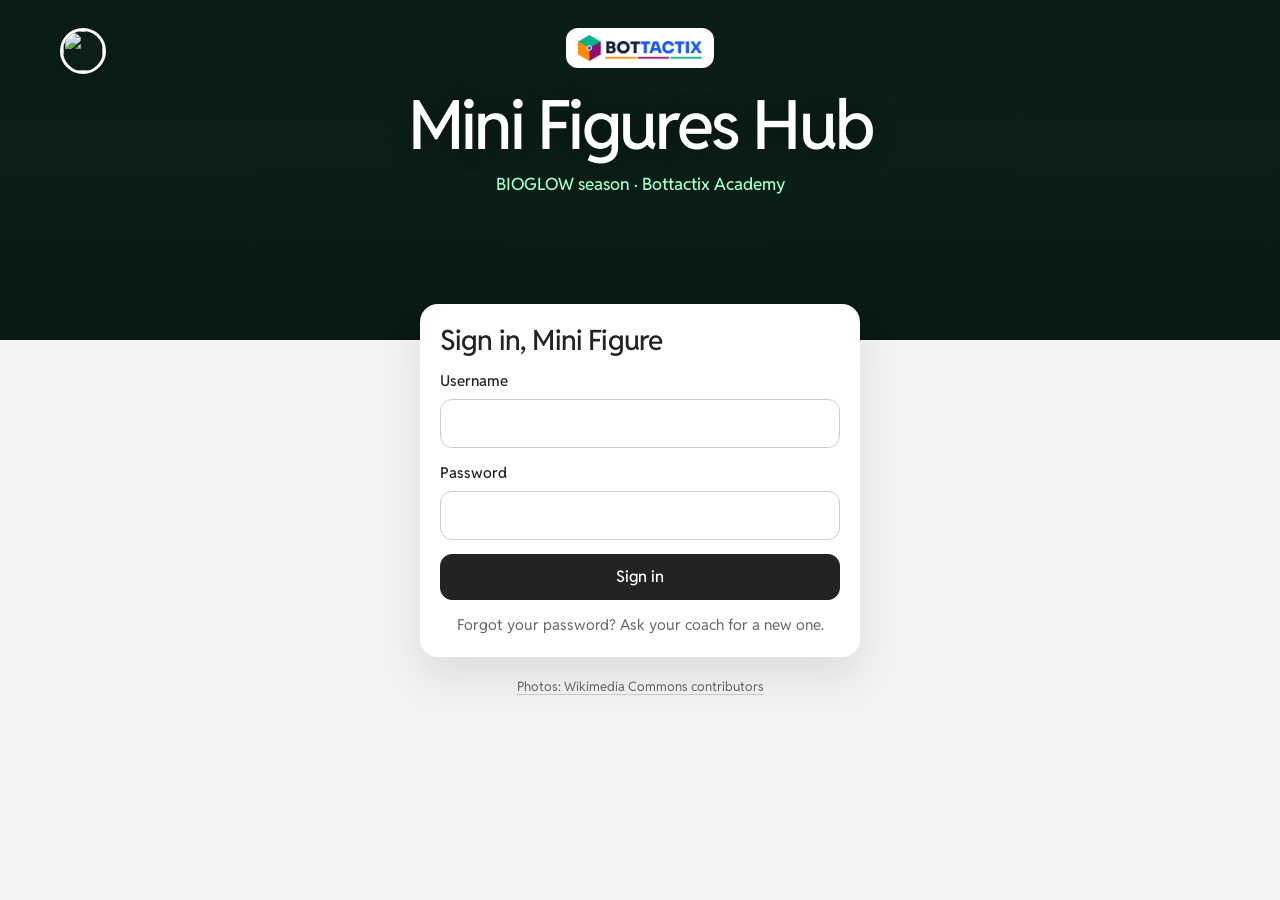
==== commit a7c6d86c: "Hub: tasteskill redesign (white-mint-tiles, Reddit Sans, kit motion), studs removed, Parts Studio ta" ====
--- a/hub/index.html
+++ b/hub/index.html
@@ -1,8 +1,8 @@
 <!doctype html>
 <html lang="en"><head><meta charset="utf-8"><meta name="viewport" content="width=device-width, initial-scale=1, viewport-fit=cover">
-<title>Mini Figures Hub</title><meta name="robots" content="noindex, nofollow"><meta name="theme-color" content="#0B2B22">
+<title>Mini Figures Hub</title><meta name="robots" content="noindex, nofollow"><meta name="theme-color" content="#232323">
 <link rel="icon" href="logo.png"><link rel="preconnect" href="https://fonts.googleapis.com"><link rel="preconnect" href="https://fonts.gstatic.com" crossorigin>
-<link href="https://fonts.googleapis.com/css2?family=Lilita+One&family=Nunito:wght@600;700;800;900&display=swap" rel="stylesheet">
+<link href="https://fonts.googleapis.com/css2?family=Reddit+Sans:wght@400..700&display=swap" rel="stylesheet">
 <link rel="stylesheet" href="style.css"></head><body><div id="app"></div>
 <script src="config.js"></script><script src="mode-kid.js"></script><script src="vendor-supabase.js"></script><script src="figure.js"></script><script src="api.js"></script><script src="ui.js"></script><script src="eggs.js"></script><script src="app.js"></script>
 </body></html>
--- a/hub/style.css
+++ b/hub/style.css
@@ -1,302 +1,311 @@
+/* Mini Figures Hub. Tokens dealt by tasteskill 2.5: palette white-mint-tiles, type reddit, radius soft.
+   Motion numbers follow the kit's motion.md: card lift 2px, photo zoom 1.03, button step 1px, press 1px + .985. */
 :root {
-  --yellow: #FFC928; --blue: #2F7BFF; --blue2: #1D5FD6; --red: #FF5A5F; --green: #00B386; --green2: #008A66; --orange: #FF8A00;
-  --purple: #8B5CF6; --pink: #FF4FA3; --ink: #1F2440; --ink2: #555D7D; --paper: #FFFFFF; --line: #E3E8F3;
-  --glow: #39F3BB; --jungle: #0B2B22;
-  --bg: #F3F8F5;
-  --display: "Lilita One", "Arial Black", system-ui, sans-serif; --body: "Nunito", system-ui, -apple-system, Segoe UI, sans-serif;
-  --r: 22px; --shadow: 0 2px 0 rgba(31,36,64,.06), 0 12px 28px rgba(31,36,64,.09);
+  --p-bg: #ffffff; --p-surface: #f3f3f3; --p-ink: #232323; --p-muted: #686868;
+  --p-accent: #a1ffcb; --p-accent-ink: #232323; --p-action: #232323; --p-action-ink: #ffffff;
+  --p-inv-bg: #232323; --p-inv-surface: #303030; --p-inv-ink: #ffffff; --p-inv-muted: #a4a4a4;
+  --p-inv-accent: #a1ffcb; --p-inv-action: #a1ffcb; --p-inv-action-ink: #232323;
+  --p-line: #e4e4e4; --p-line-2: #cfcfcf;
+  --p-accent-deep: #0f8f58;
+  --p-gold-bg: #fff6d4;
+  --p-danger: #c8323a; --p-danger-bg: #fdecec; --p-ok-bg: #e6fbef;
+  --font-display: "Reddit Sans", system-ui, sans-serif; --font-text: "Reddit Sans", system-ui, sans-serif;
+  --display-weight: 500; --display-tracking: -0.03em;
+  --r-s: 8px; --r-m: 12px; --r-l: 18px;
+  --ease: cubic-bezier(.2,.8,.2,1); --m-ease-enter: cubic-bezier(.22,1,.36,1); --m-ease-io: cubic-bezier(.65,0,.35,1);
+  --m-in: 150ms; --m-out: 120ms; --m-press: 90ms; --m-image: 600ms; --m-image-out: 400ms;
+  --wrap: 1200px; --gutter: 20px;
   --side: 0px; --bottomnav: 0px;
   --night: url("https://commons.wikimedia.org/wiki/Special:FilePath/Fireflies%20(35082682316).jpg?width=1600");
+  --shadow-hover: 0 10px 24px rgba(35,35,35,.08);
 }
 * { box-sizing: border-box; }
 html, body { margin: 0; }
-body { font-family: var(--body); color: var(--ink); font-size: 17px; line-height: 1.4; -webkit-tap-highlight-color: transparent;
-  background: radial-gradient(900px 500px at 100% 0%, #FFF3D1 0%, transparent 60%), radial-gradient(800px 600px at 0% 100%, #DDF5EC 0%, transparent 60%), var(--bg); background-attachment: fixed; min-height: 100vh; }
+body { font-family: var(--font-text); color: var(--p-ink); background: var(--p-surface); font-size: 17px; line-height: 1.5; -webkit-tap-highlight-color: transparent; min-height: 100vh; }
 button, input, textarea, select { font: inherit; color: inherit; }
 img { max-width: 100%; }
 .hidden { display: none !important; }
-h1, h2, h3 { font-family: var(--display); font-weight: 400; margin: 0; letter-spacing: .3px; }
-h2 { font-size: 27px; } h3 { font-size: 21px; }
-a { color: var(--blue2); }
-
-/* ---------- night rainforest photo panels ---------- */
-.night { position: relative; overflow: hidden; background: #07201A var(--night) center 35% / cover no-repeat; color: #fff; }
-.night::before { content: ""; position: absolute; inset: 0; background: linear-gradient(180deg, rgba(5,25,20,.35) 0%, rgba(5,25,20,.15) 45%, rgba(5,25,20,.65) 100%); pointer-events: none; }
+h1, h2, h3 { font-family: var(--font-display); font-weight: var(--display-weight); letter-spacing: var(--display-tracking); margin: 0; line-height: 1.15; }
+h2 { font-size: 28px; } h3 { font-size: 20px; }
+a { color: var(--p-ink); text-decoration-color: var(--p-line-2); text-underline-offset: 3px; transition: text-decoration-color var(--m-out) var(--ease); }
+a:hover { text-decoration-color: var(--p-ink); }
+:focus-visible { outline: 3px solid var(--p-ink); outline-offset: 2px; }
+.wrap { width: 100%; max-width: var(--wrap); margin: 0 auto; padding: 0 var(--gutter); position: relative; }
+
+/* ---------- photo panels (night rainforest) ---------- */
+.night { position: relative; overflow: hidden; background: #0b1f18 var(--night) center 35% / cover no-repeat; color: #fff; }
+.night::before { content: ""; position: absolute; inset: 0; background: linear-gradient(180deg, rgba(8,20,16,.30) 0%, rgba(8,20,16,.10) 45%, rgba(8,20,16,.60) 100%); pointer-events: none; }
 .night > * { position: relative; }
 
-/* ---------- buttons ---------- */
-.btn { display: inline-flex; align-items: center; justify-content: center; gap: 8px; border: 0; border-radius: 16px; padding: 12px 20px 14px; font-family: var(--display); font-size: 19px; letter-spacing: .4px;
-  background: var(--blue); color: #fff; box-shadow: 0 5px 0 var(--blue2); cursor: pointer; transition: transform .08s, box-shadow .08s; min-height: 48px; text-decoration: none; }
-.btn:active { transform: translateY(4px); box-shadow: 0 1px 0 var(--blue2); }
-.btn:focus-visible, .tab:focus-visible, .item:focus-visible, .egg:focus-visible, .navbtn:focus-visible { outline: 4px solid var(--ink); outline-offset: 2px; }
-.btn.y { background: var(--yellow); color: var(--ink); box-shadow: 0 5px 0 #D69E00; }
-.btn.g { background: var(--green); box-shadow: 0 5px 0 var(--green2); }
-.btn.r { background: var(--red); box-shadow: 0 5px 0 #C93D42; }
-.btn.o { background: var(--orange); box-shadow: 0 5px 0 #C46A00; }
-.btn.w { background: #fff; color: var(--ink); box-shadow: 0 5px 0 #CBD3EA; }
-.btn.sm { font-size: 16px; padding: 8px 14px 10px; min-height: 40px; border-radius: 13px; }
-.btn[disabled] { opacity: .45; cursor: not-allowed; transform: none; }
-.link { background: none; border: 0; color: var(--blue2); font-weight: 800; cursor: pointer; padding: 6px; text-decoration: underline; }
+/* ---------- hero entrance: once, on load ---------- */
+.enter > * { animation: rise .7s var(--m-ease-enter) both; }
+.enter > :nth-child(2) { animation-delay: .08s; } .enter > :nth-child(3) { animation-delay: .16s; } .enter > :nth-child(4) { animation-delay: .24s; } .enter > :nth-child(n+5) { animation-delay: .32s; }
+@keyframes rise { from { opacity: 0; transform: translateY(14px); } to { opacity: 1; transform: none; } }
+
+/* ---------- buttons: one pair ---------- */
+.btn { display: inline-flex; align-items: center; justify-content: center; gap: 8px; border: 1px solid var(--p-action); border-radius: var(--r-m); padding: 10px 18px; min-height: 44px;
+  font-weight: 500; font-size: 16px; background: var(--p-action); color: var(--p-action-ink); cursor: pointer; text-decoration: none;
+  transition: transform var(--m-out) var(--ease), background-color var(--m-out) var(--ease), border-color var(--m-out) var(--ease); }
+.btn.g, .btn.y, .btn.o { background: var(--p-action); border-color: var(--p-action); color: var(--p-action-ink); }
+.btn.w { background: var(--p-bg); color: var(--p-ink); border-color: var(--p-line-2); }
+.btn.r { background: var(--p-danger); border-color: var(--p-danger); color: #fff; }
+.btn.sm { font-size: 15px; padding: 8px 14px; }
+.btn[disabled] { opacity: .45; cursor: not-allowed; }
+@media (hover: hover) and (pointer: fine) {
+  .btn:not([disabled]):hover { transform: translateY(-1px); background: color-mix(in srgb, var(--p-action) 86%, #fff); transition-duration: var(--m-in); }
+  .btn.w:not([disabled]):hover { background: var(--p-surface); border-color: var(--p-ink); }
+  .btn.r:not([disabled]):hover { background: color-mix(in srgb, var(--p-danger) 86%, #000); }
+}
+.btn:not([disabled]):active { transform: translateY(1px) scale(.985); transition-duration: var(--m-press); }
+.link { background: none; border: 0; color: var(--p-ink); font-weight: 500; cursor: pointer; padding: 10px 6px; min-height: 44px; text-decoration: underline; text-decoration-color: var(--p-line-2); text-underline-offset: 3px; }
+.link:hover { text-decoration-color: var(--p-ink); }
 
 /* ---------- cards ---------- */
-.card { background: var(--paper); border-radius: var(--r); box-shadow: var(--shadow); padding: 18px; position: relative; border-top: 6px solid var(--acc, #fff); }
-.acc-orange { --acc: var(--orange); } .acc-blue { --acc: var(--blue); } .acc-green { --acc: var(--green); } .acc-yellow { --acc: var(--yellow); } .acc-pink { --acc: var(--pink); } .acc-purple { --acc: var(--purple); }
-.card > h3 { display: flex; align-items: center; gap: 10px; margin-bottom: 12px; flex-wrap: wrap; }
-.card > h3 .ic { width: 38px; height: 38px; border-radius: 12px; display: grid; place-items: center; font-size: 20px; flex: none; background: color-mix(in srgb, var(--acc, #EEF2FF) 16%, #fff); overflow: hidden; }
-.card > h3 .ic img { width: 100%; height: 100%; object-fit: cover; }
-.muted { color: var(--ink2); font-weight: 600; font-size: 15px; }
-.pill { display: inline-flex; align-items: center; gap: 6px; padding: 4px 11px; border-radius: 99px; font-weight: 800; font-size: 13px; background: #EEF2FA; color: var(--ink); }
-.pagehead { display: flex; align-items: center; gap: 12px; flex-wrap: wrap; margin-bottom: 14px; }
+.card { background: var(--p-bg); border: 1px solid var(--p-line); border-radius: var(--r-l); padding: 20px; position: relative; }
+.card > h3 { display: flex; align-items: center; gap: 10px; margin-bottom: 14px; flex-wrap: wrap; }
+.card > h3 .ic { display: none; }
+.muted { color: var(--p-muted); font-size: 15px; }
+.pill { display: inline-flex; align-items: center; gap: 6px; padding: 3px 10px; border-radius: 99px; font-weight: 500; font-size: 13px; background: var(--p-surface); color: var(--p-ink); }
+.pagehead { display: flex; align-items: center; gap: 12px; flex-wrap: wrap; margin-bottom: 16px; }
+
+/* linked cards lift 2px; photos zoom 1.03 inside their frame */
+.tbox, .lib, .item { transition: transform var(--m-out) var(--ease), border-color var(--m-out) var(--ease), box-shadow var(--m-out) var(--ease); }
+@media (hover: hover) and (pointer: fine) {
+  .tbox:hover, .lib:hover, .item:hover { transform: translateY(-2px); border-color: var(--p-line-2); box-shadow: var(--shadow-hover); transition-duration: 180ms; }
+  .lib:hover .th { transform: scale(1.03); transition-duration: var(--m-image); }
+}
 
 /* ---------- figures (real part photos) ---------- */
-.mf { position: relative; display: inline-block; flex: none; filter: drop-shadow(2.5px 0 0 #fff) drop-shadow(-2.5px 0 0 #fff) drop-shadow(0 2.5px 0 #fff) drop-shadow(0 -2.5px 0 #fff) drop-shadow(0 6px 8px rgba(0,0,0,.35)); }
+.mf { position: relative; display: inline-block; flex: none; filter: drop-shadow(2px 0 0 #fff) drop-shadow(-2px 0 0 #fff) drop-shadow(0 2px 0 #fff) drop-shadow(0 -2px 0 #fff) drop-shadow(0 6px 8px rgba(0,0,0,.3)); }
 .mf .mf-p { position: absolute; transform: translateX(-50%); height: auto; max-width: none; pointer-events: none; user-select: none; }
-.mf-animal { display: inline-block; flex: none; border-radius: 50%; overflow: hidden; border: 5px solid #fff; box-shadow: 0 6px 14px rgba(0,0,0,.3); background: #0B2B22; }
+.mf-animal { display: inline-block; flex: none; border-radius: 50%; overflow: hidden; border: 4px solid #fff; box-shadow: 0 6px 14px rgba(0,0,0,.25); background: #0b1f18; }
 .mf-animal img { width: 100%; height: 100%; object-fit: cover; display: block; }
-.mf-part { display: inline-grid; place-items: center; border-radius: 16px; background: repeating-conic-gradient(#F1F4FA 0 25%, #fff 0 50%) 0 0 / 16px 16px; }
-.mf-part img { max-width: 88%; max-height: 88%; object-fit: contain; filter: drop-shadow(0 3px 4px rgba(0,0,0,.25)); }
+.mf-part { display: inline-grid; place-items: center; border-radius: var(--r-m); background: var(--p-surface); }
+.mf-part img { max-width: 86%; max-height: 86%; object-fit: contain; }
 
 /* ---------- easter eggs ---------- */
-.egg { border: 4px solid #fff; border-radius: 50%; padding: 0; overflow: hidden; cursor: pointer; background: #0B2B22; box-shadow: 0 4px 10px rgba(0,0,0,.25); flex: none; transition: transform .2s; }
+.egg { border: 3px solid #fff; border-radius: 50%; padding: 0; overflow: hidden; cursor: pointer; background: #0b1f18; box-shadow: 0 4px 10px rgba(0,0,0,.2); flex: none; transition: transform var(--m-out) var(--ease); }
 .egg img { width: 100%; height: 100%; object-fit: cover; display: block; }
-.egg:hover { transform: rotate(-8deg) scale(1.08); }
-.egg.corner-r { position: absolute; right: 14px; top: 14px; z-index: 3; animation: twinkle 3s ease-in-out infinite; }
-.egg.corner-l { position: absolute; left: 14px; bottom: 30px; z-index: 3; }
-@keyframes twinkle { 50% { box-shadow: 0 0 0 6px rgba(57,243,187,.35), 0 0 26px rgba(57,243,187,.8); } }
-.egg.peek { position: absolute; right: -10px; bottom: -14px; z-index: 4; animation: peek 7s ease-in-out infinite; }
-@keyframes peek { 0%, 60%, 100% { transform: translateY(24px) rotate(10deg); opacity: 0; } 70%, 90% { transform: translateY(0) rotate(-6deg); opacity: 1; } }
-.flyer { position: fixed; z-index: 70; width: 90px; height: 90px; border-radius: 50%; border: 4px solid #fff; object-fit: cover; left: -120px; top: 30%; animation: fly 2.4s ease-in-out forwards; pointer-events: none; box-shadow: 0 8px 20px rgba(0,0,0,.3); }
-@keyframes fly { 0% { transform: translate(0, 0) rotate(-10deg); } 50% { transform: translate(60vw, -12vh) rotate(8deg); } 100% { transform: translate(calc(100vw + 260px), 4vh) rotate(-6deg); } }
-.eggpop { text-align: center; } .eggpop img { width: 100%; max-height: 300px; object-fit: cover; border-radius: 18px; } .eggpop p { font-weight: 800; font-size: 17px; }
-.credits li { margin: 6px 0; font-weight: 800; }
-.foot { text-align: center; font-size: 13px; margin: 18px 0 26px; } .foot a { color: var(--ink2); }
+@media (hover: hover) and (pointer: fine) { .egg:hover { transform: scale(1.06); } }
+.egg.corner-r { position: absolute; right: var(--gutter); top: 0; z-index: 3; }
+.egg.corner-l { position: absolute; left: var(--gutter); top: 28px; z-index: 3; }
+.egg.peek { position: absolute; right: 12px; bottom: -12px; z-index: 4; animation: peek .9s var(--m-ease-enter) 1.2s both; }
+@keyframes peek { from { transform: translateY(26px); opacity: 0; } to { transform: none; opacity: 1; } }
+.flyer { position: fixed; z-index: 70; width: 84px; height: 84px; border-radius: 50%; border: 3px solid #fff; object-fit: cover; left: -120px; top: 30%; animation: fly 2.2s var(--m-ease-io) forwards; pointer-events: none; box-shadow: 0 8px 20px rgba(0,0,0,.25); }
+@keyframes fly { to { transform: translate(calc(100vw + 260px), -6vh); } }
+.eggpop { text-align: center; } .eggpop img { width: 100%; max-height: 300px; object-fit: cover; border-radius: var(--r-l); } .eggpop p { font-size: 17px; }
+.credits li { margin: 6px 0; }
+.foot { text-align: center; font-size: 13px; margin: 20px 0 28px; } .foot a { color: var(--p-muted); }
+.credit { padding: 10px 14px; font-size: 13px; }
 
 /* ---------- login ---------- */
-.login { min-height: 100vh; min-height: 100dvh; display: flex; flex-direction: column; }
-.login .hero { padding: 22px 16px 0; text-align: center; min-height: 330px; display: flex; flex-direction: column; align-items: center; }
-.login .hero img.logo { height: 44px; background: #fff; padding: 8px 14px; border-radius: 16px; box-shadow: 0 4px 0 rgba(0,0,0,.15); }
-.login h1 { font-size: clamp(38px, 8vw, 66px); color: #fff; margin-top: 12px; line-height: .95; -webkit-text-stroke: 3px var(--ink); paint-order: stroke fill; text-shadow: 0 6px 0 var(--ink), 0 0 30px rgba(57,243,187,.6); }
-.login .tag { margin: 8px 0 0; font-weight: 900; color: #C8FFEA; letter-spacing: .5px; text-shadow: 0 2px 6px rgba(0,0,0,.6); }
-.parade { display: flex; justify-content: center; align-items: flex-end; gap: 8px; margin-top: auto; width: 100%; padding: 14px 4px 6px; flex-wrap: nowrap; overflow: hidden; }
-.parade > .mf, .parade > .mf-animal { animation: bob 2.6s ease-in-out infinite; }
-.parade > :nth-child(2n) { animation-delay: -.7s; } .parade > :nth-child(3n) { animation-delay: -1.4s; }
-@keyframes bob { 50% { transform: translateY(-6px) rotate(-1.5deg); } }
-.login .ground { height: 18px; background: linear-gradient(90deg, var(--green), var(--yellow), var(--orange), var(--pink), var(--blue)); }
-.login form { width: min(440px, calc(100% - 28px)); margin: 18px auto 0; border-top-color: var(--yellow); }
+.login { min-height: 100vh; min-height: 100dvh; display: flex; flex-direction: column; background: var(--p-surface); }
+.login .hero { min-height: 340px; display: flex; }
+.login .hero .wrap { display: flex; flex-direction: column; align-items: center; text-align: center; padding-top: 28px; padding-bottom: 50px; }
+.login .hero img.logo { height: 40px; background: #fff; padding: 7px 12px; border-radius: var(--r-m); }
+.login h1 { font-size: clamp(40px, 7vw, 68px); color: #fff; margin-top: 18px; letter-spacing: -0.04em; text-shadow: 0 2px 24px rgba(0,0,0,.35); }
+.login .tag { margin: 8px 0 0; color: var(--p-accent); font-weight: 500; }
+.parade { display: flex; justify-content: center; align-items: flex-end; gap: 10px; margin-top: auto; width: 100%; padding: 16px 0 0; flex-wrap: nowrap; overflow: hidden; }
+.login .parade:empty { display: none; }
+.login form { width: min(440px, calc(100% - 2 * var(--gutter))); margin: -36px auto 0; z-index: 2; box-shadow: 0 20px 40px rgba(35,35,35,.10); border: 0; }
 .field { display: block; margin-bottom: 14px; }
-.field > span { display: block; font-weight: 900; margin-bottom: 6px; font-size: 16px; }
-.input, textarea.input, select.input { width: 100%; border: 3px solid var(--line); background: #fff; border-radius: 14px; padding: 12px 14px; font-size: 18px; font-weight: 700; min-height: 50px; color: var(--ink); }
-.input:focus { outline: none; border-color: var(--blue); }
+.field > span { display: block; font-weight: 500; margin-bottom: 6px; font-size: 15px; }
+.input, textarea.input, select.input { width: 100%; border: 1px solid var(--p-line-2); background: var(--p-bg); border-radius: var(--r-m); padding: 11px 14px; font-size: 17px; min-height: 48px; color: var(--p-ink); transition: border-color var(--m-out) var(--ease); }
+.input:focus { outline: none; border-color: var(--p-ink); box-shadow: 0 0 0 3px var(--p-accent); }
 textarea.input { min-height: 96px; resize: vertical; }
-input[type=range] { width: 100%; accent-color: var(--green); }
-.err { background: #FFE8E9; color: #B3242A; border-radius: 12px; padding: 10px 14px; font-weight: 800; margin-bottom: 12px; }
-.ok { background: #E3FAF2; color: #00704F; border-radius: 12px; padding: 10px 14px; font-weight: 800; margin-bottom: 12px; }
+input[type=range] { width: 100%; accent-color: var(--p-ink); min-height: 32px; }
+.err { background: var(--p-danger-bg); color: #8f1d23; border-radius: var(--r-m); padding: 10px 14px; font-weight: 500; margin-bottom: 12px; }
+.ok { background: var(--p-ok-bg); color: #0b5e3b; border-radius: var(--r-m); padding: 10px 14px; font-weight: 500; margin-bottom: 12px; }
 
 /* ---------- app shell ---------- */
 .shell { min-height: 100vh; min-height: 100dvh; padding-left: var(--side); padding-bottom: calc(var(--bottomnav) + env(safe-area-inset-bottom)); }
-.side { position: fixed; left: 0; top: 0; bottom: 0; width: var(--side); background: #fff; border-right: 1px solid var(--line); display: none; flex-direction: column; padding: 18px 14px; gap: 6px; z-index: 20; }
-.side .logo { width: 100%; max-width: 190px; margin: 0 auto 14px; display: block; }
-.navbtn { display: flex; align-items: center; gap: 12px; padding: 11px 14px; border-radius: 16px; border: 0; background: none; font-family: var(--display); font-size: 19px; cursor: pointer; color: var(--ink); text-align: left; width: 100%; }
-.navbtn .ni { width: 38px; height: 38px; border-radius: 12px; display: grid; place-items: center; font-size: 20px; background: color-mix(in srgb, var(--c, #8892B0) 16%, #fff); flex: none; }
-.navbtn.on { background: color-mix(in srgb, var(--c, #8892B0) 14%, #fff); }
-.navbtn.on .ni { background: var(--c, var(--yellow)); box-shadow: 0 3px 0 color-mix(in srgb, var(--c, #000) 70%, #000); }
+.side { position: fixed; left: 0; top: 0; bottom: 0; width: var(--side); background: var(--p-bg); border-right: 1px solid var(--p-line); display: none; flex-direction: column; padding: 20px 14px; gap: 4px; z-index: 20; }
+.side .logo { width: 100%; max-width: 170px; margin: 0 auto 18px; display: block; }
+.navbtn { display: flex; align-items: center; gap: 12px; padding: 10px 12px; min-height: 44px; border-radius: var(--r-m); border: 0; background: none; font-size: 16px; font-weight: 500; cursor: pointer; color: var(--p-ink); text-align: left; width: 100%; transition: background-color var(--m-out) var(--ease); }
+.navbtn .ni { width: 32px; height: 32px; border-radius: var(--r-s); display: grid; place-items: center; font-size: 18px; flex: none; }
+@media (hover: hover) and (pointer: fine) { .navbtn:hover { background: var(--p-surface); } }
+.navbtn.on { background: var(--p-accent); color: #232323; }
 .side .grow { flex: 1; }
-.topbar { position: sticky; top: 0; z-index: 15; display: flex; align-items: center; gap: 10px; padding: 10px 14px; background: rgba(255,255,255,.92); backdrop-filter: blur(8px); border-bottom: 1px solid var(--line); }
-.topbar .logo { height: 34px; }
+.topbar { position: sticky; top: 0; z-index: 15; display: flex; align-items: center; gap: 10px; padding: 8px var(--gutter); background: rgba(255,255,255,.94); backdrop-filter: blur(8px); border-bottom: 1px solid var(--p-line); min-height: 60px; }
+.topbar .logo { height: 32px; }
 .topbar .grow { flex: 1; }
 .wallet { display: flex; gap: 8px; }
-.chip { display: inline-flex; align-items: center; gap: 6px; border-radius: 99px; padding: 5px 12px 5px 6px; font-family: var(--display); font-size: 18px; background: #FFF6D6; border: 2px solid #F3D36A; color: #1F2440; }
-.chip.stud { background: #EAF1FF; border-color: #B8CCFF; }
-.coin { width: 26px; height: 26px; border-radius: 50%; background: radial-gradient(circle at 35% 30%, #FFF3A0, #FFC21A 45%, #D99A00); border: 2.5px solid #9C6B00; display: grid; place-items: center; box-shadow: inset 0 -2px 0 rgba(0,0,0,.15); flex: none; }
-.coin::after { content: ""; width: 10px; height: 10px; border-radius: 50%; border: 2px solid #9C6B00; background: #FFD84D; }
-.studi { width: 26px; height: 26px; border-radius: 50%; background: radial-gradient(circle at 35% 30%, #9CC0FF, #2F7BFF 55%, #1D5FD6); border: 2.5px solid #163E8C; box-shadow: inset 0 -3px 0 rgba(0,0,0,.18); flex: none; }
-.bottomnav { position: fixed; left: 0; right: 0; bottom: 0; z-index: 20; display: none; background: rgba(255,255,255,.96); backdrop-filter: blur(8px); border-top: 1px solid var(--line); padding: 6px 6px calc(6px + env(safe-area-inset-bottom)); justify-content: space-around; }
-.bottomnav .navbtn { flex-direction: column; gap: 2px; padding: 4px 2px; font-size: 13px; text-align: center; align-items: center; border-radius: 14px; }
-.bottomnav .navbtn .ni { width: 44px; height: 34px; }
-.bottomnav .navbtn.on { background: none; }
+.chip { display: inline-flex; align-items: center; gap: 6px; border-radius: 99px; padding: 4px 12px 4px 8px; font-weight: 500; font-size: 16px; background: var(--p-gold-bg); color: var(--p-ink); }
+.coin { font-size: 18px; line-height: 1; }
+.bottomnav { position: fixed; left: 0; right: 0; bottom: 0; z-index: 20; display: none; background: rgba(255,255,255,.96); backdrop-filter: blur(8px); border-top: 1px solid var(--p-line); padding: 6px 6px calc(6px + env(safe-area-inset-bottom)); justify-content: space-around; }
+.bottomnav .navbtn { flex-direction: column; gap: 2px; padding: 4px 2px; font-size: 12px; text-align: center; align-items: center; width: auto; flex: 1; }
+.bottomnav .navbtn .ni { width: 44px; height: 30px; border-radius: 99px; }
+.bottomnav .navbtn.on { background: none; color: var(--p-ink); } .bottomnav .navbtn.on .ni { background: var(--p-accent); }
 
 /* team hero */
-.teamhero { padding: 18px 16px 0; min-height: 210px; }
+.teamhero { padding: 22px 0 0; min-height: 220px; }
 .teamhero .row { display: flex; align-items: center; gap: 12px; flex-wrap: wrap; padding-right: 60px; }
-.teamhero .tname { font-family: var(--display); font-size: clamp(30px, 6vw, 46px); color: #fff; -webkit-text-stroke: 2.5px #1F2440; paint-order: stroke fill; text-shadow: 0 4px 0 #1F2440, 0 0 24px rgba(57,243,187,.55); line-height: 1; }
-.teamhero .tlogo { width: 64px; height: 64px; border-radius: 18px; background: #fff; border: 3px solid #fff; object-fit: cover; }
-.teamhero .slot { background: rgba(255,255,255,.92); color: #1F2440; border-radius: 99px; padding: 4px 12px; font-weight: 900; font-size: 14px; }
-.teamhero .parade { min-height: 150px; gap: 18px; }
-.teamhero .parade .fig { display: flex; flex-direction: column; align-items: center; animation: bob 2.6s ease-in-out infinite; }
-.teamhero .parade .fig:nth-child(2) { animation-delay: -1s; }
-.teamhero .parade .fig .nm { background: #1F2440; color: #fff; font-weight: 900; font-size: 13px; border-radius: 99px; padding: 3px 11px; margin-top: 4px; box-shadow: 0 0 0 2px #fff; }
-.teamhero .parade .fig.me .nm { background: var(--green); }
-
-.main { padding: 16px; max-width: 1240px; margin: 0 auto; }
+.teamhero .tname { font-family: var(--font-display); font-weight: 500; font-size: clamp(30px, 5vw, 44px); letter-spacing: -0.04em; color: #fff; line-height: 1; text-shadow: 0 2px 20px rgba(0,0,0,.35); }
+.teamhero .tlogo { width: 60px; height: 60px; border-radius: var(--r-m); background: #fff; object-fit: cover; }
+.teamhero .slot { background: rgba(255,255,255,.92); color: #232323; border-radius: 99px; padding: 3px 12px; font-weight: 500; font-size: 14px; }
+.teamhero .num { font-family: var(--font-display); font-size: 26px; font-weight: 500; background: #fff; color: #232323; border-radius: var(--r-m); padding: 2px 12px; }
+.teamhero .parade { min-height: 150px; gap: 20px; }
+.teamhero .parade .fig { display: flex; flex-direction: column; align-items: center; }
+.teamhero .parade .fig .nm { background: rgba(255,255,255,.94); color: #232323; font-weight: 500; font-size: 13px; border-radius: 99px; padding: 2px 10px; margin: 4px 0 10px; }
+.teamhero .parade .fig.me .nm { background: var(--p-accent); }
+
+.main { padding: 20px var(--gutter); max-width: var(--wrap); margin: 0 auto; }
 .grid { display: grid; gap: 16px; }
 .g2 { grid-template-columns: 1fr; } .g3 { grid-template-columns: 1fr; }
 
 /* me card */
-.mecard { display: flex; gap: 14px; align-items: center; }
-.mecard .big { flex: none; background: #0B2B22 var(--night) center/cover; border-radius: 18px; padding: 10px 10px 40px; display: grid; place-items: center; min-width: 120px; min-height: 140px; }
+.mecard { display: flex; gap: 16px; align-items: center; }
+.mecard .big { flex: none; background: #0b1f18 var(--night) center/cover; border-radius: var(--r-l); padding: 10px 10px 40px; display: grid; place-items: center; min-width: 120px; min-height: 140px; }
 .mecard .stats { display: grid; gap: 8px; flex: 1; }
-.stat { display: flex; align-items: center; gap: 10px; background: #F5F7FC; border-radius: 14px; padding: 8px 12px; }
-.stat b { font-family: var(--display); font-size: 24px; font-weight: 400; }
-.stat .lbl { font-size: 13px; font-weight: 800; color: var(--ink2); line-height: 1.1; }
+.stat { display: flex; align-items: center; gap: 10px; background: var(--p-surface); border-radius: var(--r-m); padding: 8px 12px; }
+.stat b { font-family: var(--font-display); font-size: 24px; font-weight: 500; }
+.stat .lbl { font-size: 13px; color: var(--p-muted); line-height: 1.2; }
 
 /* progress */
 .bricks { display: flex; flex-direction: column-reverse; gap: 6px; }
-.brickrow { display: flex; align-items: center; gap: 10px; padding: 9px 12px; border-radius: 12px; background: #F3F5FA; font-weight: 800; border: 2px dashed #D3D9EA; }
-.brickrow.done { background: var(--green); color: #fff; border: 2px solid var(--green2); box-shadow: inset 0 -4px 0 rgba(0,0,0,.12); }
-.brickrow.next { background: #FFF4CC; border: 2px solid #F3C64A; }
-.brickrow .tick { width: 26px; height: 26px; border-radius: 8px; background: rgba(255,255,255,.35); display: grid; place-items: center; font-size: 15px; flex: none; }
-.pbar { height: 18px; border-radius: 99px; background: #E6EBF5; overflow: hidden; }
-.pbar i { display: block; height: 100%; background: linear-gradient(90deg, var(--green), var(--glow)); border-radius: 99px; box-shadow: 0 0 12px rgba(57,243,187,.6); }
+.brickrow { display: flex; align-items: center; gap: 10px; padding: 8px 12px; border-radius: var(--r-m); background: var(--p-bg); border: 1px dashed var(--p-line-2); font-weight: 500; }
+.brickrow.done { background: var(--p-accent); border: 1px solid var(--p-accent); color: #232323; }
+.brickrow.next { border: 1px solid var(--p-ink); }
+.brickrow .tick { width: 24px; height: 24px; border-radius: var(--r-s); background: rgba(255,255,255,.6); display: grid; place-items: center; font-size: 14px; flex: none; }
+.pbar { height: 12px; border-radius: 99px; background: var(--p-surface); overflow: hidden; }
+.pbar i { display: block; height: 100%; background: var(--p-accent-deep); border-radius: 99px; }
 
 /* announcements / messages */
-.ann { border-radius: 16px; padding: 12px 14px; background: #FFF6D6; margin-bottom: 10px; border-left: 5px solid var(--yellow); }
-.ann .meta { font-size: 13px; font-weight: 800; color: #8A6A00; margin-bottom: 2px; }
-.ann.all { background: #EAF1FF; border-left-color: var(--blue); } .ann.all .meta { color: var(--blue2); }
-.msg { border-radius: 16px; padding: 12px 14px; background: #F5F7FC; margin-bottom: 10px; }
-.msg .reply { margin-top: 8px; background: #E3FAF2; color: #0B3B2C; border-radius: 12px; padding: 8px 12px; font-weight: 700; }
-.msg .reply::before { content: "Coach: "; font-weight: 900; color: #00704F; }
+.ann { border-radius: var(--r-m); padding: 12px 14px; background: var(--p-surface); margin-bottom: 10px; }
+.ann .meta { font-size: 13px; color: var(--p-muted); margin-bottom: 2px; }
+.ann.all { background: var(--p-ok-bg); }
+.msg { border-radius: var(--r-m); padding: 12px 14px; background: var(--p-surface); margin-bottom: 10px; }
+.msg .reply { margin-top: 8px; background: var(--p-bg); border-left: 3px solid var(--p-accent-deep); border-radius: var(--r-s); padding: 8px 12px; }
+.msg .reply::before { content: "Coach: "; font-weight: 500; }
 
 /* task tower */
 .tower { display: grid; gap: 14px; }
-.level { border-radius: 20px; padding: 12px; background: #fff; border: 2px solid var(--line); position: relative; box-shadow: var(--shadow); }
+.level { border-radius: var(--r-l); padding: 14px; background: var(--p-bg); border: 1px solid var(--p-line); position: relative; }
 .level .lh { display: flex; align-items: center; gap: 10px; margin-bottom: 10px; flex-wrap: wrap; }
-.level .badge { font-family: var(--display); font-size: 16px; padding: 4px 12px 5px; border-radius: 10px; background: #1F2440; color: #fff; }
-.level.now { border-color: var(--green); background: linear-gradient(#E9FFF6, #fff 60%); box-shadow: 0 0 0 4px rgba(0,179,134,.12), var(--shadow); }
-.level.now .badge { background: var(--green); }
-.level.locked { background: #F6F7FB; border-style: dashed; box-shadow: none; }
-.level.locked .tasks { opacity: .6; }
-.level.locked .badge { background: #9AA3C0; }
-.level.donel { opacity: .8; box-shadow: none; } .level.donel .badge { background: var(--blue); }
+.level .badge { font-weight: 500; font-size: 14px; padding: 3px 10px; border-radius: 99px; background: var(--p-ink); color: var(--p-bg); }
+.level.now { border-color: var(--p-ink); box-shadow: 0 0 0 3px var(--p-accent); }
+.level.now .badge { background: var(--p-accent); color: #232323; }
+.level.locked { background: transparent; border-style: dashed; } .level.locked .tasks { opacity: .55; } .level.locked .badge { background: var(--p-muted); }
+.level.donel { opacity: .75; }
 .tasks { display: grid; gap: 10px; grid-template-columns: repeat(auto-fill, minmax(240px, 1fr)); }
-.task { background: #fff; border-radius: 16px; border: 2px solid #1F2440; padding: 12px; box-shadow: 0 4px 0 #1F2440; display: flex; flex-direction: column; gap: 8px; }
-.task .tt { font-weight: 900; font-size: 18px; line-height: 1.2; }
-.task .td { font-size: 14px; color: var(--ink2); font-weight: 600; }
+.task { background: var(--p-bg); border-radius: var(--r-m); border: 1px solid var(--p-line-2); padding: 12px; display: flex; flex-direction: column; gap: 8px; }
+.task .tt { font-weight: 500; font-size: 17px; line-height: 1.25; }
+.task .td { font-size: 14px; color: var(--p-muted); }
 .task .acts { display: flex; gap: 8px; flex-wrap: wrap; margin-top: auto; }
-.task.doing { border-color: var(--orange); box-shadow: 0 4px 0 var(--orange); }
-.task.done { border-color: #9AD9C3; box-shadow: none; background: #F2FBF7; } .task.done .tt { text-decoration: line-through; color: #5A8A78; }
-.lab { display: inline-block; font-size: 12px; font-weight: 900; padding: 3px 9px; border-radius: 99px; color: #fff; text-transform: uppercase; letter-spacing: .4px; align-self: flex-start; }
-.lab.core { background: var(--purple); } .lab.poster { background: var(--pink); } .lab.model { background: var(--blue); } .lab.eval { background: var(--orange); } .lab.other { background: #5A637F; }
-.lock { font-size: 22px; }
+.task.doing { border-color: var(--p-ink); }
+.task.done { background: var(--p-surface); border-color: var(--p-line); } .task.done .tt { text-decoration: line-through; color: var(--p-muted); }
+.lab { display: inline-block; font-size: 12px; font-weight: 500; padding: 2px 9px; border-radius: 99px; color: #fff; align-self: flex-start; }
+.lab.core { background: #0e7c7b; } .lab.poster { background: #c84a26; } .lab.model { background: #2a62c9; } .lab.eval { background: #9a5c00; } .lab.other { background: #5d5d5d; }
+.lock { font-size: 20px; }
 
 /* library */
 .tabs { display: flex; gap: 8px; flex-wrap: wrap; margin-bottom: 14px; }
-.tab { border: 2px solid var(--line); background: #fff; border-radius: 99px; padding: 7px 16px; font-family: var(--display); font-size: 17px; cursor: pointer; color: var(--ink); }
-.tab.on { background: #1F2440; border-color: #1F2440; color: #fff; }
-.libgrid { display: grid; gap: 12px; grid-template-columns: repeat(auto-fill, minmax(160px, 1fr)); }
-.lib { background: #fff; border-radius: 18px; box-shadow: var(--shadow); overflow: hidden; display: flex; flex-direction: column; border: 0; cursor: pointer; text-align: left; padding: 0; color: var(--ink); }
-.lib .th { aspect-ratio: 4/3; background: #E9EEF8 center/cover no-repeat; display: grid; place-items: center; font-size: 38px; }
-.lib .th .play { width: 52px; height: 52px; border-radius: 50%; background: rgba(255,0,0,.9); display: grid; place-items: center; color: #fff; font-size: 22px; border: 3px solid #fff; }
-.lib .tx { padding: 10px 12px 12px; } .lib .tx b { display: block; font-size: 15px; line-height: 1.2; overflow-wrap: anywhere; } .lib .tx span { font-size: 12px; font-weight: 800; color: var(--ink2); }
-.lib.text .th { background: linear-gradient(135deg, #FFF4CC, #FFE07A); font-size: 15px; padding: 12px; font-weight: 800; text-align: center; color: #1F2440; overflow: hidden; }
-.lib.link .th { background: linear-gradient(135deg, #E3ECFF, #C7D7FF); }
-.empty { text-align: center; padding: 26px 12px; color: var(--ink2); font-weight: 800; } .empty .big { font-size: 44px; }
+.tab { border: 1px solid var(--p-line-2); background: var(--p-bg); border-radius: 99px; padding: 8px 16px; min-height: 44px; font-size: 15px; font-weight: 500; cursor: pointer; color: var(--p-ink); display: inline-flex; align-items: center; transition: background-color var(--m-out) var(--ease); }
+@media (hover: hover) and (pointer: fine) { .tab:hover { background: var(--p-surface); } }
+.tab.on { background: var(--p-ink); border-color: var(--p-ink); color: var(--p-bg); }
+.libgrid { display: grid; gap: 12px; grid-template-columns: repeat(auto-fill, minmax(170px, 1fr)); }
+.lib { background: var(--p-bg); border-radius: var(--r-l); border: 1px solid var(--p-line); overflow: hidden; display: flex; flex-direction: column; cursor: pointer; text-align: left; padding: 0; color: var(--p-ink); }
+.lib .th { aspect-ratio: 4/3; background: var(--p-surface) center/cover no-repeat; display: grid; place-items: center; font-size: 36px; transition: transform var(--m-image-out) var(--ease); }
+.lib .th .play { width: 52px; height: 52px; border-radius: 50%; background: rgba(0,0,0,.7); display: grid; place-items: center; color: #fff; font-size: 20px; }
+.lib .tx { padding: 10px 12px 12px; background: var(--p-bg); position: relative; } .lib .tx b { display: block; font-weight: 500; font-size: 15px; line-height: 1.25; overflow-wrap: anywhere; } .lib .tx span { font-size: 12px; color: var(--p-muted); }
+.lib.text .th { background: var(--p-accent); font-size: 15px; padding: 14px; font-weight: 500; text-align: center; color: #232323; overflow: hidden; }
+.empty { text-align: center; padding: 28px 12px; color: var(--p-muted); } .empty .big { font-size: 40px; }
 
 /* store */
 .storewrap { display: grid; gap: 16px; }
-.mirror { text-align: center; position: sticky; top: 70px; }
+.mirror { text-align: center; position: sticky; top: 76px; }
 .mirror .card { padding: 12px; }
-.stage { border-radius: 20px; padding: 18px 0 0; margin-bottom: 10px; min-height: 230px; display: flex; flex-direction: column; align-items: center; justify-content: flex-end; }
-.stage .floor { height: 14px; width: 100%; background: linear-gradient(90deg, var(--green), var(--glow)); margin-top: 4px; }
-.items { display: grid; gap: 10px; grid-template-columns: repeat(auto-fill, minmax(118px, 1fr)); }
-.item { background: #fff; border-radius: 18px; border: 2px solid var(--line); padding: 8px 6px 10px; text-align: center; cursor: pointer; display: flex; flex-direction: column; align-items: center; gap: 4px; color: var(--ink); }
-.item.on { border-color: var(--green); box-shadow: 0 0 0 3px #B5EEDB; }
+.stage { border-radius: var(--r-l); padding: 18px 0 0; margin-bottom: 12px; min-height: 230px; display: flex; flex-direction: column; align-items: center; justify-content: flex-end; }
+.stage .floor { height: 10px; width: 100%; background: var(--p-accent); margin-top: 4px; }
+.items { display: grid; gap: 10px; grid-template-columns: repeat(auto-fill, minmax(120px, 1fr)); }
+.item { background: var(--p-bg); border-radius: var(--r-l); border: 1px solid var(--p-line); padding: 8px 6px 10px; text-align: center; cursor: pointer; display: flex; flex-direction: column; align-items: center; gap: 4px; color: var(--p-ink); }
+.item.on { border-color: var(--p-ink); box-shadow: 0 0 0 3px var(--p-accent); }
 .item.off { opacity: .5; }
-.item .nm { font-weight: 900; font-size: 13px; line-height: 1.15; min-height: 30px; display: flex; align-items: center; }
-.item .price { display: inline-flex; align-items: center; gap: 4px; font-family: var(--display); font-size: 16px; }
-.item .price .coin { width: 20px; height: 20px; } .item .price .coin::after { width: 7px; height: 7px; }
-.item .own { font-size: 12px; font-weight: 900; color: var(--green); } .item .free { font-size: 12px; font-weight: 900; color: var(--blue2); }
-.item.cant { opacity: .7; }
+.item .nm { font-weight: 500; font-size: 13px; line-height: 1.2; min-height: 32px; display: flex; align-items: center; }
+.item .price { display: inline-flex; align-items: center; gap: 4px; font-weight: 500; font-size: 15px; }
+.item .own { font-size: 12px; font-weight: 500; color: var(--p-accent-deep); } .item .free { font-size: 12px; font-weight: 500; color: var(--p-muted); }
+.item.cant { opacity: .65; }
 
 /* studio */
-.studio { display: grid; gap: 14px; grid-template-columns: 1fr; }
-.studio .checker { margin-top: 10px; min-height: 200px; border-radius: 16px; display: grid; place-items: center; padding: 10px; background: repeating-conic-gradient(#E9EDF5 0 25%, #fff 0 50%) 0 0 / 18px 18px; }
+.studio { display: grid; gap: 16px; grid-template-columns: 1fr; border-radius: var(--r-l); transition: box-shadow var(--m-out) var(--ease); }
+.studio.drop { box-shadow: 0 0 0 3px var(--p-accent), 0 0 0 4px var(--p-ink); }
+.studio .checker { margin-top: 10px; min-height: 200px; border-radius: var(--r-l); display: grid; place-items: center; padding: 10px; background: repeating-conic-gradient(#ececec 0 25%, #fff 0 50%) 0 0 / 18px 18px; }
 .studio .checker img { max-height: 260px; }
 .studio .stage { min-height: 280px; justify-content: center; }
-.tips { margin: 0 0 12px; padding-left: 22px; font-weight: 700; } .tips li { margin: 4px 0; }
-.figbox { border-radius: 16px; padding: 8px; display: grid; place-items: center; min-width: 90px; min-height: 110px; }
+.tips { margin: 0 0 14px; padding-left: 22px; } .tips li { margin: 4px 0; }
+.figbox { border-radius: var(--r-m); padding: 8px; display: grid; place-items: center; min-width: 90px; min-height: 110px; }
 
 /* modal */
-.modal { position: fixed; inset: 0; z-index: 50; background: rgba(15,20,40,.55); display: none; align-items: center; justify-content: center; padding: 16px; }
+.modal { position: fixed; inset: 0; z-index: 50; background: rgba(20,20,20,.5); display: none; align-items: center; justify-content: center; padding: 16px; }
 .modal.show { display: flex; }
-.modal .box { background: #fff; border-radius: 26px; width: min(520px, 100%); max-height: calc(100dvh - 32px); overflow: auto; padding: 22px; box-shadow: 0 20px 60px rgba(0,0,0,.35); animation: pop .3s cubic-bezier(.3,1.5,.5,1); color: var(--ink); }
-.modal .box.wide { width: min(860px, 100%); }
-.modal .box h2 { margin-bottom: 12px; }
-.modal .foot { display: flex; gap: 10px; justify-content: flex-end; margin-top: 16px; flex-wrap: wrap; }
-@keyframes pop { from { transform: scale(.85); opacity: 0; } to { transform: none; opacity: 1; } }
+.modal .box { background: var(--p-bg); border-radius: var(--r-l); width: min(520px, 100%); max-height: calc(100dvh - 32px); overflow: auto; padding: 24px; box-shadow: 0 24px 60px rgba(0,0,0,.25); animation: pop .22s var(--m-ease-enter); color: var(--p-ink); }
+.modal .box.wide { width: min(880px, 100%); }
+.modal .box h2 { margin-bottom: 14px; font-size: 24px; }
+.modal .foot { display: flex; gap: 10px; justify-content: flex-end; margin: 18px 0 0; flex-wrap: wrap; font-size: inherit; text-align: left; }
+@keyframes pop { from { transform: translateY(8px); opacity: 0; } to { transform: none; opacity: 1; } }
 .kinds { display: grid; grid-template-columns: repeat(2, 1fr); gap: 10px; margin-bottom: 14px; }
-.kind { border: 2px solid var(--line); background: #fff; border-radius: 16px; padding: 12px; font-weight: 900; cursor: pointer; display: flex; align-items: center; gap: 10px; font-size: 16px; text-align: left; }
-.kind .e { font-size: 26px; } .kind.on { border-color: var(--blue); background: #EEF4FF; }
-.viewer img { width: 100%; border-radius: 16px; }
-.viewer iframe { width: 100%; aspect-ratio: 16/9; border: 0; border-radius: 16px; }
-.toast { position: fixed; left: 50%; bottom: calc(var(--bottomnav) + 20px); transform: translateX(-50%) translateY(30px); background: #1F2440; color: #fff; font-weight: 900; padding: 12px 20px; border-radius: 16px; opacity: 0; transition: .3s; z-index: 80; pointer-events: none; max-width: calc(100% - 32px); text-align: center; }
+.kind { border: 1px solid var(--p-line-2); background: var(--p-bg); border-radius: var(--r-m); padding: 12px; font-weight: 500; cursor: pointer; display: flex; align-items: center; gap: 10px; font-size: 16px; text-align: left; min-height: 44px; }
+.kind .e { font-size: 24px; } .kind.on { border-color: var(--p-ink); box-shadow: 0 0 0 3px var(--p-accent); }
+.viewer img { width: 100%; border-radius: var(--r-l); }
+.viewer iframe { width: 100%; aspect-ratio: 16/9; border: 0; border-radius: var(--r-l); }
+.toast { position: fixed; left: 50%; bottom: calc(var(--bottomnav) + 20px); transform: translateX(-50%) translateY(30px); background: #232323; color: #fff; font-weight: 500; padding: 12px 20px; border-radius: var(--r-m); opacity: 0; transition: .25s var(--ease); z-index: 80; pointer-events: none; max-width: calc(100% - 32px); text-align: center; }
 .toast.show { opacity: 1; transform: translateX(-50%); }
-.spinner { width: 40px; height: 40px; border-radius: 50%; border: 5px solid #DDE4F2; border-top-color: var(--green); animation: spin .8s linear infinite; margin: 40px auto; }
+.spinner { width: 36px; height: 36px; border-radius: 50%; border: 4px solid var(--p-line); border-top-color: var(--p-ink); animation: spin .8s linear infinite; margin: 40px auto; }
 @keyframes spin { to { transform: rotate(360deg); } }
-.demo-banner { background: #1F2440; color: #fff; text-align: center; font-weight: 800; font-size: 13px; padding: 5px; }
-.demo-banner button { background: var(--yellow); border: 0; border-radius: 8px; font-weight: 900; margin-left: 8px; cursor: pointer; }
+.demo-banner { background: #232323; color: #fff; text-align: center; font-size: 13px; padding: 5px; }
+.demo-banner button { background: var(--p-accent); border: 0; border-radius: 6px; font-weight: 500; margin-left: 8px; cursor: pointer; }
 
 /* coach / admin */
-.cgrid { display: grid; gap: 14px; grid-template-columns: repeat(auto-fill, minmax(280px, 1fr)); }
-.tbox { background: #fff; border-radius: 22px; box-shadow: var(--shadow); border: 0; padding: 14px; cursor: pointer; text-align: left; display: flex; flex-direction: column; gap: 10px; transition: transform .12s; color: var(--ink); }
-.tbox:hover { transform: translateY(-3px); }
+.cgrid { display: grid; gap: 16px; grid-template-columns: repeat(auto-fill, minmax(280px, 1fr)); }
+.tbox { background: var(--p-bg); border-radius: var(--r-l); border: 1px solid var(--p-line); padding: 14px; cursor: pointer; text-align: left; display: flex; flex-direction: column; gap: 10px; color: var(--p-ink); }
 .tbox .th { display: flex; align-items: center; gap: 10px; }
-.tbox .num { font-family: var(--display); font-size: 26px; background: var(--yellow); color: #1F2440; border-radius: 14px; min-width: 52px; height: 52px; display: grid; place-items: center; padding: 0 8px; box-shadow: 0 4px 0 #D69E00; }
-.tbox .figs { display: flex; align-items: flex-end; min-height: 112px; border-radius: 16px; padding: 10px 6px 6px; justify-content: center; gap: 6px; }
-.tbox .line { font-size: 14px; font-weight: 700; display: flex; gap: 6px; align-items: baseline; }
-.tbox .line b { font-weight: 900; color: var(--ink2); min-width: 50px; font-size: 12px; text-transform: uppercase; }
-.badge-n { background: var(--red); color: #fff; font-weight: 900; font-size: 12px; border-radius: 99px; padding: 2px 8px; }
+.tbox .num { font-family: var(--font-display); font-weight: 500; font-size: 22px; background: var(--p-accent); color: #232323; border-radius: var(--r-m); min-width: 46px; height: 46px; display: grid; place-items: center; padding: 0 8px; }
+.tbox .figs { display: flex; align-items: flex-end; min-height: 112px; border-radius: var(--r-m); padding: 10px 6px 6px; justify-content: center; gap: 6px; }
+.tbox .line { font-size: 14px; display: flex; gap: 6px; align-items: baseline; }
+.tbox .line b { font-weight: 500; color: var(--p-muted); min-width: 46px; font-size: 12px; text-transform: uppercase; letter-spacing: .04em; }
+.badge-n { background: var(--p-danger); color: #fff; font-weight: 500; font-size: 12px; border-radius: 99px; padding: 2px 8px; }
 .figrow { display: flex; gap: 12px; flex-wrap: wrap; }
-.figcard { background: #F5F7FC; border-radius: 18px; padding: 10px; display: flex; gap: 10px; align-items: center; flex: 1 1 300px; }
+.figcard { background: var(--p-surface); border-radius: var(--r-l); padding: 10px; display: flex; gap: 12px; align-items: center; flex: 1 1 300px; }
 .figcard .acts { display: flex; gap: 6px; flex-wrap: wrap; }
-.chk { display: flex; align-items: center; gap: 10px; font-weight: 800; padding: 6px 0; }
-.chk input { width: 24px; height: 24px; accent-color: var(--green); }
+.chk { display: flex; align-items: center; gap: 10px; font-weight: 500; padding: 8px 0; min-height: 44px; }
+.chk input { width: 22px; height: 22px; accent-color: var(--p-ink); }
 table.plain { width: 100%; border-collapse: collapse; font-size: 15px; }
-table.plain td, table.plain th { padding: 8px 6px; border-bottom: 1px solid var(--line); text-align: left; }
-.back { margin-bottom: 12px; }
-
-/* ---------- BIOGLOW mode (secret) ---------- */
-body.glow { --bg: #05140F; --paper: #0C2620; --ink: #E8FFF6; --ink2: #9FD9C4; --line: #1D4A3D; color: var(--ink);
-  background: radial-gradient(700px 500px at 90% 10%, rgba(57,243,187,.14), transparent 60%), radial-gradient(700px 500px at 0% 90%, rgba(155,77,255,.14), transparent 60%), #05140F; }
-body.glow .card, body.glow .level, body.glow .tbox, body.glow .lib, body.glow .item { background: var(--paper); box-shadow: 0 0 0 1px rgba(57,243,187,.25), 0 0 26px rgba(57,243,187,.12); color: var(--ink); }
-body.glow .topbar, body.glow .side, body.glow .bottomnav { background: rgba(6,22,17,.92); border-color: #1D4A3D; color: var(--ink); }
-body.glow .navbtn { color: var(--ink); } body.glow .navbtn .ni { background: rgba(57,243,187,.12); }
-body.glow .input, body.glow .tab, body.glow .kind { background: #0F2F27; border-color: #1D4A3D; color: var(--ink); }
-body.glow .tab.on { background: var(--glow); color: #05140F; border-color: var(--glow); }
-body.glow .stat, body.glow .msg, body.glow .figcard, body.glow .pill, body.glow .brickrow { background: #123329; color: var(--ink); }
-body.glow .brickrow.done { background: #0E6E52; } body.glow .brickrow.next { background: #4A3D0C; border-color: #F3C64A; }
-body.glow .task { background: #0F2F27; border-color: var(--glow); box-shadow: 0 0 14px rgba(57,243,187,.35); }
-body.glow .level.now { background: linear-gradient(#0E3A2E, #0C2620 60%); }
-body.glow .level.locked { background: #0A1F19; }
-body.glow .topbar .logo, body.glow .side .logo { background: #fff; border-radius: 10px; padding: 3px 6px; }
-body.glow h2 { text-shadow: 0 0 18px rgba(57,243,187,.7); }
-body.glow .modal .box { background: #0C2620; color: var(--ink); }
-body.glow .btn.w { background: #123329; color: var(--ink); box-shadow: 0 5px 0 #0A1F19; }
-body.glow .ann { background: #1D2A10; } body.glow .ann.all { background: #0F1E3A; }
+table.plain td, table.plain th { padding: 8px 6px; border-bottom: 1px solid var(--p-line); text-align: left; }
+table.plain th { font-weight: 500; }
+.back { margin-bottom: 14px; }
+
+/* ---------- BIOGLOW mode (secret): the dealt dark set, mint glow ---------- */
+body.glow { --p-bg: var(--p-inv-surface); --p-surface: var(--p-inv-bg); --p-ink: var(--p-inv-ink); --p-muted: var(--p-inv-muted); --p-line: #3a3a3a; --p-line-2: #4a4a4a;
+  --p-action: var(--p-inv-action); --p-action-ink: var(--p-inv-action-ink); --p-accent-deep: var(--p-accent); --p-gold-bg: #3b3418; --p-ok-bg: #173327; --p-danger-bg: #3a1c1e;
+  --shadow-hover: 0 0 0 1px rgba(161,255,203,.35), 0 10px 30px rgba(161,255,203,.12); }
+body.glow .topbar, body.glow .bottomnav { background: rgba(35,35,35,.94); }
+body.glow .tab.on { background: var(--p-accent); border-color: var(--p-accent); color: #232323; }
+body.glow .err { color: #ffb3b7; } body.glow .ok { color: var(--p-accent); }
+body.glow .side .logo, body.glow .topbar .logo { background: #fff; border-radius: var(--r-s); padding: 3px 6px; }
 
 /* ---------- responsive ---------- */
 @media (max-width: 699px) {
-  :root { --bottomnav: 78px; }
+  :root { --bottomnav: 74px; --gutter: 16px; }
   .bottomnav { display: flex; }
   .topbar .uname { display: none; }
-  .chip { font-size: 16px; }
   .mirror { position: static; }
   .stage { min-height: 200px; }
-  .teamhero { min-height: 190px; }
+  .teamhero { min-height: 200px; }
+  .topnav { display: none; }
 }
 @media (min-width: 700px) {
-  .topnav { display: flex; gap: 6px; padding: 8px 14px; background: rgba(255,255,255,.92); border-bottom: 1px solid var(--line); position: sticky; top: 55px; z-index: 14; overflow-x: auto; }
-  body.glow .topnav { background: rgba(6,22,17,.92); border-color: #1D4A3D; }
-  .topnav .navbtn { width: auto; font-size: 17px; padding: 6px 12px; }
-  .topnav .navbtn .ni { width: 32px; height: 32px; }
+  .topnav { display: flex; gap: 4px; padding: 8px var(--gutter); background: rgba(255,255,255,.94); border-bottom: 1px solid var(--p-line); position: sticky; top: 60px; z-index: 14; overflow-x: auto; }
+  body.glow .topnav { background: rgba(35,35,35,.94); }
+  .topnav .navbtn { width: auto; font-size: 15px; padding: 6px 12px; }
+  .topnav .navbtn .ni { width: 26px; height: 26px; }
   .g2 { grid-template-columns: 1fr 1fr; }
   .storewrap { grid-template-columns: 300px 1fr; align-items: start; }
   .studio { grid-template-columns: 1fr 1fr; }
 }
-@media (max-width: 699px) { .topnav { display: none; } }
 @media (min-width: 1100px) {
-  :root { --side: 236px; }
+  :root { --side: 228px; }
   .side { display: flex; }
   .topbar .logo, .topnav { display: none; }
-  .g3 { grid-template-columns: 1.1fr 1fr 1fr; }
-}
-@media (prefers-reduced-motion: reduce) { * { animation: none !important; transition: none !important; } }
+  .g3 { grid-template-columns: 1.15fr 1fr 1fr; }
+}
+@media (prefers-reduced-motion: reduce) { *, *::before, *::after { animation: none !important; transition: none !important; } }
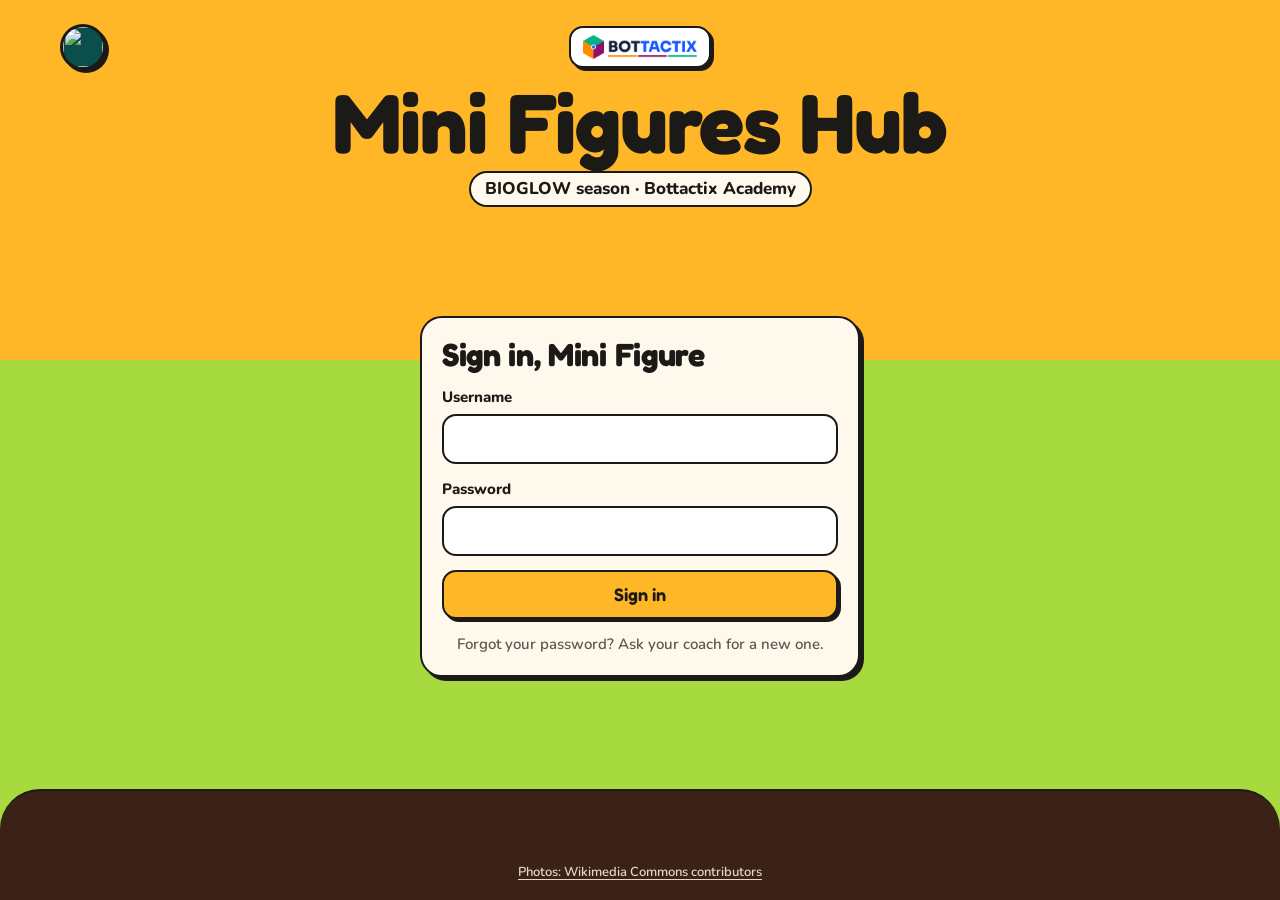
==== commit f4ff4fba: "Hub: bold deep-jungle layer design (flat colour slabs, chunky type, toy-style cards) with admin-uplo" ====
--- a/hub/index.html
+++ b/hub/index.html
@@ -1,8 +1,8 @@
 <!doctype html>
 <html lang="en"><head><meta charset="utf-8"><meta name="viewport" content="width=device-width, initial-scale=1, viewport-fit=cover">
-<title>Mini Figures Hub</title><meta name="robots" content="noindex, nofollow"><meta name="theme-color" content="#232323">
+<title>Mini Figures Hub</title><meta name="robots" content="noindex, nofollow"><meta name="theme-color" content="#FFB627">
 <link rel="icon" href="logo.png"><link rel="preconnect" href="https://fonts.googleapis.com"><link rel="preconnect" href="https://fonts.gstatic.com" crossorigin>
-<link href="https://fonts.googleapis.com/css2?family=Reddit+Sans:wght@400..700&display=swap" rel="stylesheet">
+<link href="https://fonts.googleapis.com/css2?family=Fredoka:wght@500..700&family=Nunito:wght@600;700;800;900&display=swap" rel="stylesheet">
 <link rel="stylesheet" href="style.css"></head><body><div id="app"></div>
 <script src="config.js"></script><script src="mode-kid.js"></script><script src="vendor-supabase.js"></script><script src="figure.js"></script><script src="api.js"></script><script src="ui.js"></script><script src="eggs.js"></script><script src="app.js"></script>
 </body></html>
--- a/hub/style.css
+++ b/hub/style.css
@@ -1,311 +1,342 @@
-/* Mini Figures Hub. Tokens dealt by tasteskill 2.5: palette white-mint-tiles, type reddit, radius soft.
-   Motion numbers follow the kit's motion.md: card lift 2px, photo zoom 1.03, button step 1px, press 1px + .985. */
+/* Mini Figures Hub: a walk down the rainforest. Bold flat colour layers (no photo backgrounds),
+   chunky rounded type, cream cards with ink outlines and hard toy shadows. 3D animal art per layer is uploaded by admins. */
 :root {
-  --p-bg: #ffffff; --p-surface: #f3f3f3; --p-ink: #232323; --p-muted: #686868;
-  --p-accent: #a1ffcb; --p-accent-ink: #232323; --p-action: #232323; --p-action-ink: #ffffff;
-  --p-inv-bg: #232323; --p-inv-surface: #303030; --p-inv-ink: #ffffff; --p-inv-muted: #a4a4a4;
-  --p-inv-accent: #a1ffcb; --p-inv-action: #a1ffcb; --p-inv-action-ink: #232323;
-  --p-line: #e4e4e4; --p-line-2: #cfcfcf;
-  --p-accent-deep: #0f8f58;
-  --p-gold-bg: #fff6d4;
-  --p-danger: #c8323a; --p-danger-bg: #fdecec; --p-ok-bg: #e6fbef;
-  --font-display: "Reddit Sans", system-ui, sans-serif; --font-text: "Reddit Sans", system-ui, sans-serif;
-  --display-weight: 500; --display-tracking: -0.03em;
-  --r-s: 8px; --r-m: 12px; --r-l: 18px;
-  --ease: cubic-bezier(.2,.8,.2,1); --m-ease-enter: cubic-bezier(.22,1,.36,1); --m-ease-io: cubic-bezier(.65,0,.35,1);
-  --m-in: 150ms; --m-out: 120ms; --m-press: 90ms; --m-image: 600ms; --m-image-out: 400ms;
-  --wrap: 1200px; --gutter: 20px;
-  --side: 0px; --bottomnav: 0px;
-  --night: url("https://commons.wikimedia.org/wiki/Special:FilePath/Fireflies%20(35082682316).jpg?width=1600");
-  --shadow-hover: 0 10px 24px rgba(35,35,35,.08);
+  --mango: #FFB627; --lime: #A6DA3F; --teal: #0E6B66; --teal-d: #0A4F4B; --cocoa: #3A2216;
+  --cream: #FFF8EC; --sand: #F4EAD5; --ink: #1C1A17; --muted: #5E574C; --red: #E5484D;
+  --p-bg: var(--cream); --p-surface: var(--sand); --p-ink: var(--ink); --p-muted: var(--muted); --p-line: #E3D7BE; --p-line-2: #CDBF9F;
+  --p-accent: var(--mango); --p-accent-deep: var(--teal); --p-danger: var(--red);
+  --font-display: "Fredoka", "Arial Rounded MT Bold", system-ui, sans-serif; --font-text: "Nunito", system-ui, sans-serif;
+  --bw: 2.5px; --hard: 4px 4px 0 var(--ink); --hard-s: 3px 3px 0 var(--ink);
+  --r-s: 10px; --r-m: 14px; --r-l: 22px; --slab: 40px;
+  --ease: cubic-bezier(.2,.8,.2,1); --m-ease-enter: cubic-bezier(.22,1,.36,1);
+  --wrap: 1200px; --gutter: 20px; --side: 0px; --bottomnav: 0px;
 }
 * { box-sizing: border-box; }
-html, body { margin: 0; }
-body { font-family: var(--font-text); color: var(--p-ink); background: var(--p-surface); font-size: 17px; line-height: 1.5; -webkit-tap-highlight-color: transparent; min-height: 100vh; }
+html, body { margin: 0; overflow-x: clip; }
+body { font-family: var(--font-text); color: var(--ink); background: var(--sand); font-size: 17px; line-height: 1.5; font-weight: 600; -webkit-tap-highlight-color: transparent; min-height: 100vh; }
 button, input, textarea, select { font: inherit; color: inherit; }
 img { max-width: 100%; }
 .hidden { display: none !important; }
-h1, h2, h3 { font-family: var(--font-display); font-weight: var(--display-weight); letter-spacing: var(--display-tracking); margin: 0; line-height: 1.15; }
-h2 { font-size: 28px; } h3 { font-size: 20px; }
-a { color: var(--p-ink); text-decoration-color: var(--p-line-2); text-underline-offset: 3px; transition: text-decoration-color var(--m-out) var(--ease); }
-a:hover { text-decoration-color: var(--p-ink); }
-:focus-visible { outline: 3px solid var(--p-ink); outline-offset: 2px; }
+h1, h2, h3 { font-family: var(--font-display); font-weight: 700; margin: 0; line-height: 1.05; letter-spacing: -0.01em; }
+h2 { font-size: 32px; } h3 { font-size: 22px; }
+a { color: inherit; text-underline-offset: 3px; }
+:focus-visible { outline: 3px solid var(--ink); outline-offset: 3px; }
 .wrap { width: 100%; max-width: var(--wrap); margin: 0 auto; padding: 0 var(--gutter); position: relative; }
-
-/* ---------- photo panels (night rainforest) ---------- */
-.night { position: relative; overflow: hidden; background: #0b1f18 var(--night) center 35% / cover no-repeat; color: #fff; }
-.night::before { content: ""; position: absolute; inset: 0; background: linear-gradient(180deg, rgba(8,20,16,.30) 0%, rgba(8,20,16,.10) 45%, rgba(8,20,16,.60) 100%); pointer-events: none; }
-.night > * { position: relative; }
-
-/* ---------- hero entrance: once, on load ---------- */
+.night { background: var(--teal-d); color: #fff; position: relative; }
+
+/* entrance, once */
 .enter > * { animation: rise .7s var(--m-ease-enter) both; }
-.enter > :nth-child(2) { animation-delay: .08s; } .enter > :nth-child(3) { animation-delay: .16s; } .enter > :nth-child(4) { animation-delay: .24s; } .enter > :nth-child(n+5) { animation-delay: .32s; }
-@keyframes rise { from { opacity: 0; transform: translateY(14px); } to { opacity: 1; transform: none; } }
-
-/* ---------- buttons: one pair ---------- */
-.btn { display: inline-flex; align-items: center; justify-content: center; gap: 8px; border: 1px solid var(--p-action); border-radius: var(--r-m); padding: 10px 18px; min-height: 44px;
-  font-weight: 500; font-size: 16px; background: var(--p-action); color: var(--p-action-ink); cursor: pointer; text-decoration: none;
-  transition: transform var(--m-out) var(--ease), background-color var(--m-out) var(--ease), border-color var(--m-out) var(--ease); }
-.btn.g, .btn.y, .btn.o { background: var(--p-action); border-color: var(--p-action); color: var(--p-action-ink); }
-.btn.w { background: var(--p-bg); color: var(--p-ink); border-color: var(--p-line-2); }
-.btn.r { background: var(--p-danger); border-color: var(--p-danger); color: #fff; }
-.btn.sm { font-size: 15px; padding: 8px 14px; }
-.btn[disabled] { opacity: .45; cursor: not-allowed; }
-@media (hover: hover) and (pointer: fine) {
-  .btn:not([disabled]):hover { transform: translateY(-1px); background: color-mix(in srgb, var(--p-action) 86%, #fff); transition-duration: var(--m-in); }
-  .btn.w:not([disabled]):hover { background: var(--p-surface); border-color: var(--p-ink); }
-  .btn.r:not([disabled]):hover { background: color-mix(in srgb, var(--p-danger) 86%, #000); }
-}
-.btn:not([disabled]):active { transform: translateY(1px) scale(.985); transition-duration: var(--m-press); }
-.link { background: none; border: 0; color: var(--p-ink); font-weight: 500; cursor: pointer; padding: 10px 6px; min-height: 44px; text-decoration: underline; text-decoration-color: var(--p-line-2); text-underline-offset: 3px; }
-.link:hover { text-decoration-color: var(--p-ink); }
+.enter > :nth-child(2) { animation-delay: .08s; } .enter > :nth-child(3) { animation-delay: .16s; } .enter > :nth-child(n+4) { animation-delay: .24s; }
+@keyframes rise { from { opacity: 0; transform: translateY(16px); } to { opacity: 1; transform: none; } }
+@keyframes popin { from { opacity: 0; transform: translateY(30px) scale(.9); } to { opacity: 1; transform: none; } }
+
+/* ---------- buttons: toy blocks ---------- */
+.btn { display: inline-flex; align-items: center; justify-content: center; gap: 8px; border: var(--bw) solid var(--ink); border-radius: var(--r-m); padding: 9px 18px; min-height: 46px;
+  font-family: var(--font-display); font-weight: 600; font-size: 18px; background: var(--mango); color: var(--ink); box-shadow: var(--hard-s); cursor: pointer; text-decoration: none;
+  transition: transform .12s var(--ease), box-shadow .12s var(--ease), background-color .12s var(--ease); }
+.btn.g, .btn.y, .btn.o { background: var(--mango); }
+.btn.w { background: var(--cream); }
+.btn.r { background: var(--red); color: #fff; }
+.btn.sm { font-size: 16px; padding: 6px 14px; min-height: 44px; }
+.btn[disabled] { opacity: .5; cursor: not-allowed; box-shadow: none; }
+@media (hover: hover) and (pointer: fine) { .btn:not([disabled]):hover { transform: translate(-1px, -1px); box-shadow: 4px 4px 0 var(--ink); } }
+.btn:not([disabled]):active { transform: translate(2px, 2px); box-shadow: 1px 1px 0 var(--ink); }
+.link { background: none; border: 0; font-weight: 800; cursor: pointer; padding: 10px 6px; min-height: 44px; text-decoration: underline; }
 
 /* ---------- cards ---------- */
-.card { background: var(--p-bg); border: 1px solid var(--p-line); border-radius: var(--r-l); padding: 20px; position: relative; }
+.card { background: var(--cream); border: var(--bw) solid var(--ink); border-radius: var(--r-l); padding: 20px; position: relative; box-shadow: var(--hard); color: var(--ink); z-index: 2; }
 .card > h3 { display: flex; align-items: center; gap: 10px; margin-bottom: 14px; flex-wrap: wrap; }
 .card > h3 .ic { display: none; }
-.muted { color: var(--p-muted); font-size: 15px; }
-.pill { display: inline-flex; align-items: center; gap: 6px; padding: 3px 10px; border-radius: 99px; font-weight: 500; font-size: 13px; background: var(--p-surface); color: var(--p-ink); }
-.pagehead { display: flex; align-items: center; gap: 12px; flex-wrap: wrap; margin-bottom: 16px; }
-
-/* linked cards lift 2px; photos zoom 1.03 inside their frame */
-.tbox, .lib, .item { transition: transform var(--m-out) var(--ease), border-color var(--m-out) var(--ease), box-shadow var(--m-out) var(--ease); }
-@media (hover: hover) and (pointer: fine) {
-  .tbox:hover, .lib:hover, .item:hover { transform: translateY(-2px); border-color: var(--p-line-2); box-shadow: var(--shadow-hover); transition-duration: 180ms; }
-  .lib:hover .th { transform: scale(1.03); transition-duration: var(--m-image); }
-}
-
-/* ---------- figures (real part photos) ---------- */
-.mf { position: relative; display: inline-block; flex: none; filter: drop-shadow(2px 0 0 #fff) drop-shadow(-2px 0 0 #fff) drop-shadow(0 2px 0 #fff) drop-shadow(0 -2px 0 #fff) drop-shadow(0 6px 8px rgba(0,0,0,.3)); }
+.muted { color: var(--muted); font-size: 15px; }
+.pill { display: inline-flex; align-items: center; gap: 6px; padding: 3px 11px; border-radius: 99px; font-weight: 800; font-size: 13px; background: var(--sand); border: 2px solid var(--ink); color: var(--ink); }
+.pagehead { display: flex; align-items: center; gap: 12px; flex-wrap: wrap; margin-bottom: 18px; position: relative; z-index: 2; }
+.tbox, .lib, .item { transition: transform .15s var(--ease), box-shadow .15s var(--ease); }
+@media (hover: hover) and (pointer: fine) { .tbox:hover, .lib:hover, .item:hover { transform: translate(-2px, -2px); box-shadow: 6px 6px 0 var(--ink); } .lib:hover .th { transform: scale(1.03); } }
+
+/* ---------- figures ---------- */
+.mf { position: relative; display: inline-block; flex: none; filter: drop-shadow(2px 0 0 #fff) drop-shadow(-2px 0 0 #fff) drop-shadow(0 2px 0 #fff) drop-shadow(0 -2px 0 #fff) drop-shadow(3px 4px 0 rgba(28,26,23,.9)); }
 .mf .mf-p { position: absolute; transform: translateX(-50%); height: auto; max-width: none; pointer-events: none; user-select: none; }
-.mf-animal { display: inline-block; flex: none; border-radius: 50%; overflow: hidden; border: 4px solid #fff; box-shadow: 0 6px 14px rgba(0,0,0,.25); background: #0b1f18; }
+.mf-animal { display: inline-block; flex: none; border-radius: 50%; overflow: hidden; border: 3px solid var(--ink); box-shadow: var(--hard-s); background: var(--teal-d); }
 .mf-animal img { width: 100%; height: 100%; object-fit: cover; display: block; }
-.mf-part { display: inline-grid; place-items: center; border-radius: var(--r-m); background: var(--p-surface); }
+.mf-part { display: inline-grid; place-items: center; border-radius: var(--r-m); background: var(--sand); }
 .mf-part img { max-width: 86%; max-height: 86%; object-fit: contain; }
 
-/* ---------- easter eggs ---------- */
-.egg { border: 3px solid #fff; border-radius: 50%; padding: 0; overflow: hidden; cursor: pointer; background: #0b1f18; box-shadow: 0 4px 10px rgba(0,0,0,.2); flex: none; transition: transform var(--m-out) var(--ease); }
+/* ---------- 3D animal art + giant layer words ---------- */
+.mascot { position: absolute; right: var(--edge, var(--gutter)); top: -80px; width: clamp(130px, 19vw, 250px); height: auto; z-index: 1; pointer-events: none; filter: drop-shadow(6px 8px 0 rgba(28,26,23,.25)); animation: popin .8s var(--m-ease-enter) .2s both; }
+.bigword { position: absolute; right: -0.04em; top: 10px; font-family: var(--font-display); font-weight: 700; font-size: clamp(84px, 15vw, 210px); line-height: .8; text-transform: uppercase; letter-spacing: -0.02em; color: rgba(255,255,255,.16); pointer-events: none; user-select: none; white-space: nowrap; z-index: 0; }
+.lay[data-layer=canopy] .bigword { color: rgba(28,26,23,.09); }
+.lay[data-layer=emergent] .bigword { color: rgba(255,255,255,.35); }
+.heroart:empty { display: none; }
+.heroart .mascot { position: static; display: block; margin: 0 auto -10px; width: clamp(150px, 26vw, 260px); }
+
+/* ---------- easter eggs (small photo stickers) ---------- */
+.egg { border: 3px solid var(--ink); border-radius: 50%; padding: 0; overflow: hidden; cursor: pointer; background: var(--teal-d); box-shadow: var(--hard-s); flex: none; transition: transform .15s var(--ease); }
 .egg img { width: 100%; height: 100%; object-fit: cover; display: block; }
-@media (hover: hover) and (pointer: fine) { .egg:hover { transform: scale(1.06); } }
+@media (hover: hover) and (pointer: fine) { .egg:hover { transform: scale(1.08) rotate(-4deg); } }
 .egg.corner-r { position: absolute; right: var(--gutter); top: 0; z-index: 3; }
-.egg.corner-l { position: absolute; left: var(--gutter); top: 28px; z-index: 3; }
-.egg.peek { position: absolute; right: 12px; bottom: -12px; z-index: 4; animation: peek .9s var(--m-ease-enter) 1.2s both; }
-@keyframes peek { from { transform: translateY(26px); opacity: 0; } to { transform: none; opacity: 1; } }
-.flyer { position: fixed; z-index: 70; width: 84px; height: 84px; border-radius: 50%; border: 3px solid #fff; object-fit: cover; left: -120px; top: 30%; animation: fly 2.2s var(--m-ease-io) forwards; pointer-events: none; box-shadow: 0 8px 20px rgba(0,0,0,.25); }
-@keyframes fly { to { transform: translate(calc(100vw + 260px), -6vh); } }
-.eggpop { text-align: center; } .eggpop img { width: 100%; max-height: 300px; object-fit: cover; border-radius: var(--r-l); } .eggpop p { font-size: 17px; }
+.egg.corner-l { position: absolute; left: var(--gutter); top: 24px; z-index: 3; }
+.egg.perch { position: absolute; left: calc(var(--edge, var(--gutter)) - 14px); bottom: -24px; z-index: 5; }
+.egg.peek { position: absolute; right: 12px; bottom: -12px; z-index: 4; }
+.flyer { position: fixed; z-index: 70; width: 84px; height: 84px; border-radius: 50%; border: 3px solid var(--ink); object-fit: cover; left: -120px; top: 30%; animation: fly 2.2s cubic-bezier(.65,0,.35,1) forwards; pointer-events: none; }
+@keyframes fly { to { transform: translate(calc(100vw + 260px), -6vh) rotate(20deg); } }
+.eggpop { text-align: center; } .eggpop img { width: 100%; max-height: 300px; object-fit: cover; border-radius: var(--r-l); border: var(--bw) solid var(--ink); } .eggpop p { font-size: 17px; }
 .credits li { margin: 6px 0; }
-.foot { text-align: center; font-size: 13px; margin: 20px 0 28px; } .foot a { color: var(--p-muted); }
+.foot { text-align: center; font-size: 13px; margin: 22px 0 10px; position: relative; z-index: 2; } .foot a { opacity: .85; }
 .credit { padding: 10px 14px; font-size: 13px; }
 
+/* ---------- layers: flat colour slabs stacked top to bottom ---------- */
+.lay { position: relative; color: var(--ink); background: var(--sand); }
+.lay[data-layer=emergent] { background: var(--mango); color: var(--ink); }
+.lay[data-layer=canopy] { background: var(--lime); color: var(--ink); }
+.lay[data-layer=understory] { background: var(--teal); color: #fff; }
+.lay[data-layer=floor] { background: var(--cocoa); color: var(--cream); }
+.layer { --edge: max(var(--gutter), calc((100% - var(--wrap)) / 2 + var(--gutter))); padding: 40px var(--edge) 56px; border-radius: var(--slab) var(--slab) 0 0; margin-top: calc(-1 * var(--slab)); border-top: var(--bw) solid var(--ink); }
+.layer:last-of-type { padding-bottom: 40px; }
+.ltag { display: flex; flex-wrap: wrap; align-items: center; gap: 6px 12px; margin: 0 0 20px; position: relative; z-index: 2; max-width: 60%; }
+.ltag b { font-family: var(--font-display); font-weight: 700; font-size: clamp(30px, 4.6vw, 46px); line-height: 1; }
+.ltag span { font-size: 14px; font-weight: 800; background: var(--cream); color: var(--ink); border: 2px solid var(--ink); border-radius: 99px; padding: 2px 12px; }
+.ltag em { flex-basis: 100%; font-style: normal; font-size: 16px; font-weight: 700; opacity: .92; }
+.layer > .foot a { color: inherit; }
+.depth { display: none; }
+
+/* team hero = emergent layer, figures stand on the canopy edge */
+.teamhero { padding: 26px 0 calc(var(--slab) + 6px); min-height: 270px; position: relative; }
+.teamhero .wrap { z-index: 2; }
+.teamhero .row { display: flex; align-items: center; gap: 12px; flex-wrap: wrap; padding-right: 60px; }
+.teamhero .tname { font-family: var(--font-display); font-weight: 700; font-size: clamp(36px, 6vw, 60px); line-height: .95; color: inherit; }
+.teamhero .tlogo { width: 60px; height: 60px; border-radius: var(--r-m); background: #fff; object-fit: cover; border: var(--bw) solid var(--ink); }
+.teamhero .slot { background: var(--cream); color: var(--ink); border: 2px solid var(--ink); border-radius: 99px; padding: 3px 12px; font-weight: 800; font-size: 14px; }
+.teamhero .num { font-family: var(--font-display); font-size: 28px; font-weight: 700; background: var(--cream); border: var(--bw) solid var(--ink); border-radius: var(--r-m); padding: 0 12px; }
+.teamhero .ltag { margin: 10px 0 0; max-width: none; } .teamhero .ltag b { font-size: 18px; }
+.teamhero .parade { min-height: 150px; gap: 22px; margin-top: 6px; }
+.teamhero .parade .fig { display: flex; flex-direction: column; align-items: center; }
+.teamhero .parade .fig .nm { background: var(--cream); color: var(--ink); border: 2px solid var(--ink); font-weight: 800; font-size: 13px; border-radius: 99px; padding: 1px 10px; margin: 4px 0 0; }
+.teamhero .parade .fig.me .nm { background: var(--lime); }
+.teamhero .mascot { top: auto; bottom: calc(var(--slab) - 10px); width: clamp(120px, 17vw, 220px); }
+.teamhero.card { padding: 18px; min-height: 170px; border-radius: var(--r-l); margin-bottom: 18px; }
+.teamhero.card .mascot { bottom: -6px; }
+
 /* ---------- login ---------- */
-.login { min-height: 100vh; min-height: 100dvh; display: flex; flex-direction: column; background: var(--p-surface); }
-.login .hero { min-height: 340px; display: flex; }
-.login .hero .wrap { display: flex; flex-direction: column; align-items: center; text-align: center; padding-top: 28px; padding-bottom: 50px; }
-.login .hero img.logo { height: 40px; background: #fff; padding: 7px 12px; border-radius: var(--r-m); }
-.login h1 { font-size: clamp(40px, 7vw, 68px); color: #fff; margin-top: 18px; letter-spacing: -0.04em; text-shadow: 0 2px 24px rgba(0,0,0,.35); }
-.login .tag { margin: 8px 0 0; color: var(--p-accent); font-weight: 500; }
+.login { min-height: 100vh; min-height: 100dvh; display: flex; flex-direction: column; background: var(--lime); }
+.login .hero { min-height: 360px; display: flex; flex-direction: column; padding-bottom: 60px; position: relative; overflow: hidden; }
+.login .hero .wrap { display: flex; flex-direction: column; align-items: center; text-align: center; padding-top: 26px; }
+.login .hero img.logo { height: 42px; background: #fff; padding: 7px 12px; border-radius: var(--r-m); border: var(--bw) solid var(--ink); box-shadow: var(--hard-s); }
+.login h1 { font-size: clamp(46px, 8vw, 84px); color: var(--ink); margin-top: 16px; line-height: .92; }
+.login .tag { margin: 10px 0 0; font-weight: 800; background: var(--cream); border: 2px solid var(--ink); border-radius: 99px; padding: 3px 14px; }
 .parade { display: flex; justify-content: center; align-items: flex-end; gap: 10px; margin-top: auto; width: 100%; padding: 16px 0 0; flex-wrap: nowrap; overflow: hidden; }
 .login .parade:empty { display: none; }
-.login form { width: min(440px, calc(100% - 2 * var(--gutter))); margin: -36px auto 0; z-index: 2; box-shadow: 0 20px 40px rgba(35,35,35,.10); border: 0; }
+.login form { width: min(440px, calc(100% - 2 * var(--gutter))); margin: -44px auto 28px; z-index: 2; }
+.floorband { margin-top: auto; padding: 50px 0 8px; border-radius: var(--slab) var(--slab) 0 0; border-top: var(--bw) solid var(--ink); }
+.floorband .foot a { color: var(--cream); }
 .field { display: block; margin-bottom: 14px; }
-.field > span { display: block; font-weight: 500; margin-bottom: 6px; font-size: 15px; }
-.input, textarea.input, select.input { width: 100%; border: 1px solid var(--p-line-2); background: var(--p-bg); border-radius: var(--r-m); padding: 11px 14px; font-size: 17px; min-height: 48px; color: var(--p-ink); transition: border-color var(--m-out) var(--ease); }
-.input:focus { outline: none; border-color: var(--p-ink); box-shadow: 0 0 0 3px var(--p-accent); }
+.field > span { display: block; font-weight: 800; margin-bottom: 6px; font-size: 15px; }
+.input, textarea.input, select.input { width: 100%; border: var(--bw) solid var(--ink); background: #fff; border-radius: var(--r-m); padding: 10px 14px; font-size: 17px; font-weight: 700; min-height: 48px; color: var(--ink); }
+.input:focus { outline: none; box-shadow: 0 0 0 4px var(--mango); }
 textarea.input { min-height: 96px; resize: vertical; }
-input[type=range] { width: 100%; accent-color: var(--p-ink); min-height: 32px; }
-.err { background: var(--p-danger-bg); color: #8f1d23; border-radius: var(--r-m); padding: 10px 14px; font-weight: 500; margin-bottom: 12px; }
-.ok { background: var(--p-ok-bg); color: #0b5e3b; border-radius: var(--r-m); padding: 10px 14px; font-weight: 500; margin-bottom: 12px; }
+input[type=range] { width: 100%; accent-color: var(--teal); min-height: 32px; }
+.err { background: #FFE1DF; color: #8f1d23; border: 2px solid #8f1d23; border-radius: var(--r-m); padding: 9px 14px; font-weight: 800; margin-bottom: 12px; }
+.ok { background: #E6F6C9; color: #2D5208; border: 2px solid #2D5208; border-radius: var(--r-m); padding: 9px 14px; font-weight: 800; margin-bottom: 12px; }
 
 /* ---------- app shell ---------- */
 .shell { min-height: 100vh; min-height: 100dvh; padding-left: var(--side); padding-bottom: calc(var(--bottomnav) + env(safe-area-inset-bottom)); }
-.side { position: fixed; left: 0; top: 0; bottom: 0; width: var(--side); background: var(--p-bg); border-right: 1px solid var(--p-line); display: none; flex-direction: column; padding: 20px 14px; gap: 4px; z-index: 20; }
+.side { position: fixed; left: 0; top: 0; bottom: 0; width: var(--side); background: var(--cream); border-right: var(--bw) solid var(--ink); display: none; flex-direction: column; padding: 20px 14px; gap: 6px; z-index: 20; }
 .side .logo { width: 100%; max-width: 170px; margin: 0 auto 18px; display: block; }
-.navbtn { display: flex; align-items: center; gap: 12px; padding: 10px 12px; min-height: 44px; border-radius: var(--r-m); border: 0; background: none; font-size: 16px; font-weight: 500; cursor: pointer; color: var(--p-ink); text-align: left; width: 100%; transition: background-color var(--m-out) var(--ease); }
-.navbtn .ni { width: 32px; height: 32px; border-radius: var(--r-s); display: grid; place-items: center; font-size: 18px; flex: none; }
-@media (hover: hover) and (pointer: fine) { .navbtn:hover { background: var(--p-surface); } }
-.navbtn.on { background: var(--p-accent); color: #232323; }
+.navbtn { display: flex; align-items: center; gap: 12px; padding: 8px 12px; min-height: 46px; border-radius: var(--r-m); border: var(--bw) solid transparent; background: none; font-family: var(--font-display); font-size: 18px; font-weight: 600; cursor: pointer; color: var(--ink); text-align: left; width: 100%; transition: background-color .12s; }
+.navbtn .ni { width: 32px; height: 32px; display: grid; place-items: center; font-size: 20px; flex: none; }
+@media (hover: hover) and (pointer: fine) { .navbtn:hover { background: var(--sand); } }
+.navbtn.on { background: var(--mango); border-color: var(--ink); box-shadow: var(--hard-s); }
 .side .grow { flex: 1; }
-.topbar { position: sticky; top: 0; z-index: 15; display: flex; align-items: center; gap: 10px; padding: 8px var(--gutter); background: rgba(255,255,255,.94); backdrop-filter: blur(8px); border-bottom: 1px solid var(--p-line); min-height: 60px; }
+.topbar { position: sticky; top: 0; z-index: 15; display: flex; align-items: center; gap: 10px; padding: 8px var(--gutter); background: var(--cream); border-bottom: var(--bw) solid var(--ink); min-height: 62px; }
 .topbar .logo { height: 32px; }
 .topbar .grow { flex: 1; }
 .wallet { display: flex; gap: 8px; }
-.chip { display: inline-flex; align-items: center; gap: 6px; border-radius: 99px; padding: 4px 12px 4px 8px; font-weight: 500; font-size: 16px; background: var(--p-gold-bg); color: var(--p-ink); }
+.chip { display: inline-flex; align-items: center; gap: 6px; border-radius: 99px; padding: 3px 12px 3px 8px; font-family: var(--font-display); font-weight: 600; font-size: 18px; background: var(--mango); border: 2px solid var(--ink); color: var(--ink); }
 .coin { font-size: 18px; line-height: 1; }
-.bottomnav { position: fixed; left: 0; right: 0; bottom: 0; z-index: 20; display: none; background: rgba(255,255,255,.96); backdrop-filter: blur(8px); border-top: 1px solid var(--p-line); padding: 6px 6px calc(6px + env(safe-area-inset-bottom)); justify-content: space-around; }
-.bottomnav .navbtn { flex-direction: column; gap: 2px; padding: 4px 2px; font-size: 12px; text-align: center; align-items: center; width: auto; flex: 1; }
-.bottomnav .navbtn .ni { width: 44px; height: 30px; border-radius: 99px; }
-.bottomnav .navbtn.on { background: none; color: var(--p-ink); } .bottomnav .navbtn.on .ni { background: var(--p-accent); }
-
-/* team hero */
-.teamhero { padding: 22px 0 0; min-height: 220px; }
-.teamhero .row { display: flex; align-items: center; gap: 12px; flex-wrap: wrap; padding-right: 60px; }
-.teamhero .tname { font-family: var(--font-display); font-weight: 500; font-size: clamp(30px, 5vw, 44px); letter-spacing: -0.04em; color: #fff; line-height: 1; text-shadow: 0 2px 20px rgba(0,0,0,.35); }
-.teamhero .tlogo { width: 60px; height: 60px; border-radius: var(--r-m); background: #fff; object-fit: cover; }
-.teamhero .slot { background: rgba(255,255,255,.92); color: #232323; border-radius: 99px; padding: 3px 12px; font-weight: 500; font-size: 14px; }
-.teamhero .num { font-family: var(--font-display); font-size: 26px; font-weight: 500; background: #fff; color: #232323; border-radius: var(--r-m); padding: 2px 12px; }
-.teamhero .parade { min-height: 150px; gap: 20px; }
-.teamhero .parade .fig { display: flex; flex-direction: column; align-items: center; }
-.teamhero .parade .fig .nm { background: rgba(255,255,255,.94); color: #232323; font-weight: 500; font-size: 13px; border-radius: 99px; padding: 2px 10px; margin: 4px 0 10px; }
-.teamhero .parade .fig.me .nm { background: var(--p-accent); }
-
-.main { padding: 20px var(--gutter); max-width: var(--wrap); margin: 0 auto; }
-.grid { display: grid; gap: 16px; }
+.bottomnav { position: fixed; left: 0; right: 0; bottom: 0; z-index: 20; display: none; background: var(--cream); border-top: var(--bw) solid var(--ink); padding: 6px 6px calc(6px + env(safe-area-inset-bottom)); justify-content: space-around; }
+.bottomnav .navbtn { flex-direction: column; gap: 0; padding: 3px 2px; font-size: 13px; text-align: center; align-items: center; width: auto; flex: 1; border: 0; }
+.bottomnav .navbtn .ni { width: 48px; height: 32px; border-radius: 99px; border: 2px solid transparent; }
+.bottomnav .navbtn.on { background: none; box-shadow: none; } .bottomnav .navbtn.on .ni { background: var(--mango); border-color: var(--ink); }
+
+.main { --edge: max(var(--gutter), calc((100% - var(--wrap)) / 2 + var(--gutter))); padding: 40px var(--edge) 40px; position: relative; background: var(--sand); border-radius: var(--slab) var(--slab) 0 0; margin-top: calc(-1 * var(--slab)); border-top: var(--bw) solid var(--ink); }
+.main.home { padding: 0; background: none; border: 0; border-radius: 0; }
+.main.solo { min-height: calc(100vh - 300px); }
+.main.solo .mascot.solo-m { top: -86px; }
+.grid { display: grid; gap: 18px; position: relative; z-index: 2; }
 .g2 { grid-template-columns: 1fr; } .g3 { grid-template-columns: 1fr; }
 
 /* me card */
 .mecard { display: flex; gap: 16px; align-items: center; }
-.mecard .big { flex: none; background: #0b1f18 var(--night) center/cover; border-radius: var(--r-l); padding: 10px 10px 40px; display: grid; place-items: center; min-width: 120px; min-height: 140px; }
+.mecard .big { flex: none; background: var(--teal-d); border: var(--bw) solid var(--ink); border-radius: var(--r-l); padding: 10px 10px 40px; display: grid; place-items: center; min-width: 120px; min-height: 140px; }
 .mecard .stats { display: grid; gap: 8px; flex: 1; }
-.stat { display: flex; align-items: center; gap: 10px; background: var(--p-surface); border-radius: var(--r-m); padding: 8px 12px; }
-.stat b { font-family: var(--font-display); font-size: 24px; font-weight: 500; }
-.stat .lbl { font-size: 13px; color: var(--p-muted); line-height: 1.2; }
+.mecard .who { font-family: var(--font-display); font-size: 24px; font-weight: 700; line-height: 1; }
+.stat { display: flex; align-items: center; gap: 10px; background: var(--sand); border: 2px solid var(--ink); border-radius: var(--r-m); padding: 8px 12px; }
+.stat b { font-family: var(--font-display); font-size: 26px; font-weight: 700; }
+.stat .lbl { font-size: 13px; color: var(--muted); line-height: 1.2; font-weight: 800; }
 
 /* progress */
 .bricks { display: flex; flex-direction: column-reverse; gap: 6px; }
-.brickrow { display: flex; align-items: center; gap: 10px; padding: 8px 12px; border-radius: var(--r-m); background: var(--p-bg); border: 1px dashed var(--p-line-2); font-weight: 500; }
-.brickrow.done { background: var(--p-accent); border: 1px solid var(--p-accent); color: #232323; }
-.brickrow.next { border: 1px solid var(--p-ink); }
-.brickrow .tick { width: 24px; height: 24px; border-radius: var(--r-s); background: rgba(255,255,255,.6); display: grid; place-items: center; font-size: 14px; flex: none; }
-.pbar { height: 12px; border-radius: 99px; background: var(--p-surface); overflow: hidden; }
-.pbar i { display: block; height: 100%; background: var(--p-accent-deep); border-radius: 99px; }
+.brickrow { display: flex; align-items: center; gap: 10px; padding: 7px 12px; border-radius: var(--r-m); background: #fff; border: 2px dashed var(--p-line-2); font-weight: 800; }
+.brickrow.done { background: var(--lime); border: 2px solid var(--ink); }
+.brickrow.next { border: 2px solid var(--ink); background: #FFE7A8; }
+.brickrow .tick { width: 24px; height: 24px; border-radius: 8px; background: rgba(255,255,255,.7); display: grid; place-items: center; font-size: 14px; flex: none; }
+.pbar { height: 16px; border-radius: 99px; background: #fff; border: 2px solid var(--ink); overflow: hidden; }
+.pbar i { display: block; height: 100%; background: var(--lime); border-right: 2px solid var(--ink); }
 
 /* announcements / messages */
-.ann { border-radius: var(--r-m); padding: 12px 14px; background: var(--p-surface); margin-bottom: 10px; }
-.ann .meta { font-size: 13px; color: var(--p-muted); margin-bottom: 2px; }
-.ann.all { background: var(--p-ok-bg); }
-.msg { border-radius: var(--r-m); padding: 12px 14px; background: var(--p-surface); margin-bottom: 10px; }
-.msg .reply { margin-top: 8px; background: var(--p-bg); border-left: 3px solid var(--p-accent-deep); border-radius: var(--r-s); padding: 8px 12px; }
-.msg .reply::before { content: "Coach: "; font-weight: 500; }
-
-/* task tower */
-.tower { display: grid; gap: 14px; }
-.level { border-radius: var(--r-l); padding: 14px; background: var(--p-bg); border: 1px solid var(--p-line); position: relative; }
-.level .lh { display: flex; align-items: center; gap: 10px; margin-bottom: 10px; flex-wrap: wrap; }
-.level .badge { font-weight: 500; font-size: 14px; padding: 3px 10px; border-radius: 99px; background: var(--p-ink); color: var(--p-bg); }
-.level.now { border-color: var(--p-ink); box-shadow: 0 0 0 3px var(--p-accent); }
-.level.now .badge { background: var(--p-accent); color: #232323; }
-.level.locked { background: transparent; border-style: dashed; } .level.locked .tasks { opacity: .55; } .level.locked .badge { background: var(--p-muted); }
-.level.donel { opacity: .75; }
-.tasks { display: grid; gap: 10px; grid-template-columns: repeat(auto-fill, minmax(240px, 1fr)); }
-.task { background: var(--p-bg); border-radius: var(--r-m); border: 1px solid var(--p-line-2); padding: 12px; display: flex; flex-direction: column; gap: 8px; }
-.task .tt { font-weight: 500; font-size: 17px; line-height: 1.25; }
-.task .td { font-size: 14px; color: var(--p-muted); }
+.ann { border-radius: var(--r-m); padding: 12px 14px; background: #FFE7A8; border: 2px solid var(--ink); margin-bottom: 10px; }
+.ann .meta { font-size: 13px; color: var(--muted); margin-bottom: 2px; font-weight: 800; }
+.ann.all { background: #E6F6C9; }
+.msg { border-radius: var(--r-m); padding: 12px 14px; background: var(--sand); border: 2px solid var(--ink); margin-bottom: 10px; }
+.msg .reply { margin-top: 8px; background: #fff; border: 2px solid var(--ink); border-left-width: 6px; border-radius: var(--r-s); padding: 8px 12px; }
+.msg .reply::before { content: "Coach: "; font-weight: 900; }
+
+/* task tower: levels sink from emergent to the forest floor */
+.tower { display: grid; gap: 18px; position: relative; z-index: 2; }
+.level { border-radius: var(--r-l); padding: 16px; background: var(--cream); border: var(--bw) solid var(--ink); position: relative; box-shadow: var(--hard); }
+.level .lh { display: flex; align-items: center; gap: 10px; margin-bottom: 12px; flex-wrap: wrap; }
+.level .lname { font-family: var(--font-display); font-weight: 700; font-size: 22px; }
+.level .badge { font-family: var(--font-display); font-weight: 600; font-size: 14px; padding: 2px 11px; border-radius: 99px; background: var(--cream); color: var(--ink); border: 2px solid var(--ink); }
+.level.now .badge { background: var(--cream); }
+.level.lay .lh .muted { color: inherit; opacity: .9; }
+.level.locked .tasks { opacity: .6; }
+.level.donel { opacity: .85; }
+.tasks { display: grid; gap: 12px; grid-template-columns: repeat(auto-fill, minmax(240px, 1fr)); }
+.task { background: #fff; color: var(--ink); border-radius: var(--r-m); border: var(--bw) solid var(--ink); padding: 12px; display: flex; flex-direction: column; gap: 8px; box-shadow: var(--hard-s); }
+.task .tt { font-family: var(--font-display); font-weight: 600; font-size: 19px; line-height: 1.15; }
+.task .td { font-size: 14px; color: var(--muted); }
 .task .acts { display: flex; gap: 8px; flex-wrap: wrap; margin-top: auto; }
-.task.doing { border-color: var(--p-ink); }
-.task.done { background: var(--p-surface); border-color: var(--p-line); } .task.done .tt { text-decoration: line-through; color: var(--p-muted); }
-.lab { display: inline-block; font-size: 12px; font-weight: 500; padding: 2px 9px; border-radius: 99px; color: #fff; align-self: flex-start; }
-.lab.core { background: #0e7c7b; } .lab.poster { background: #c84a26; } .lab.model { background: #2a62c9; } .lab.eval { background: #9a5c00; } .lab.other { background: #5d5d5d; }
+.task.done { background: var(--sand); box-shadow: none; } .task.done .tt { text-decoration: line-through; color: var(--muted); }
+.lab { display: inline-block; font-size: 12px; font-weight: 900; padding: 1px 9px; border-radius: 99px; color: #fff; align-self: flex-start; border: 2px solid var(--ink); text-transform: uppercase; letter-spacing: .03em; }
+.lab.core { background: var(--teal); } .lab.poster { background: #D9480F; } .lab.model { background: #1E63C6; } .lab.eval { background: #A15C00; } .lab.other { background: #555; }
 .lock { font-size: 20px; }
 
 /* library */
-.tabs { display: flex; gap: 8px; flex-wrap: wrap; margin-bottom: 14px; }
-.tab { border: 1px solid var(--p-line-2); background: var(--p-bg); border-radius: 99px; padding: 8px 16px; min-height: 44px; font-size: 15px; font-weight: 500; cursor: pointer; color: var(--p-ink); display: inline-flex; align-items: center; transition: background-color var(--m-out) var(--ease); }
-@media (hover: hover) and (pointer: fine) { .tab:hover { background: var(--p-surface); } }
-.tab.on { background: var(--p-ink); border-color: var(--p-ink); color: var(--p-bg); }
-.libgrid { display: grid; gap: 12px; grid-template-columns: repeat(auto-fill, minmax(170px, 1fr)); }
-.lib { background: var(--p-bg); border-radius: var(--r-l); border: 1px solid var(--p-line); overflow: hidden; display: flex; flex-direction: column; cursor: pointer; text-align: left; padding: 0; color: var(--p-ink); }
-.lib .th { aspect-ratio: 4/3; background: var(--p-surface) center/cover no-repeat; display: grid; place-items: center; font-size: 36px; transition: transform var(--m-image-out) var(--ease); }
-.lib .th .play { width: 52px; height: 52px; border-radius: 50%; background: rgba(0,0,0,.7); display: grid; place-items: center; color: #fff; font-size: 20px; }
-.lib .tx { padding: 10px 12px 12px; background: var(--p-bg); position: relative; } .lib .tx b { display: block; font-weight: 500; font-size: 15px; line-height: 1.25; overflow-wrap: anywhere; } .lib .tx span { font-size: 12px; color: var(--p-muted); }
-.lib.text .th { background: var(--p-accent); font-size: 15px; padding: 14px; font-weight: 500; text-align: center; color: #232323; overflow: hidden; }
-.empty { text-align: center; padding: 28px 12px; color: var(--p-muted); } .empty .big { font-size: 40px; }
+.tabs { display: flex; gap: 8px; flex-wrap: wrap; margin-bottom: 16px; position: relative; z-index: 2; }
+.tab { border: var(--bw) solid var(--ink); background: var(--cream); border-radius: 99px; padding: 6px 16px; min-height: 44px; font-family: var(--font-display); font-size: 16px; font-weight: 600; cursor: pointer; color: var(--ink); display: inline-flex; align-items: center; }
+.tab.on { background: var(--ink); color: var(--cream); }
+.libgrid { display: grid; gap: 16px; grid-template-columns: repeat(auto-fill, minmax(170px, 1fr)); position: relative; z-index: 2; }
+.lib { background: var(--cream); border-radius: var(--r-l); border: var(--bw) solid var(--ink); box-shadow: var(--hard-s); overflow: hidden; display: flex; flex-direction: column; cursor: pointer; text-align: left; padding: 0; color: var(--ink); }
+.lib .th { aspect-ratio: 4/3; background: var(--sand) center/cover no-repeat; display: grid; place-items: center; font-size: 36px; border-bottom: var(--bw) solid var(--ink); transition: transform .4s var(--ease); }
+.lib .th .play { width: 52px; height: 52px; border-radius: 50%; background: var(--red); border: 2px solid var(--ink); display: grid; place-items: center; color: #fff; font-size: 20px; }
+.lib .tx { padding: 10px 12px 12px; background: var(--cream); position: relative; } .lib .tx b { display: block; font-weight: 800; font-size: 15px; line-height: 1.25; overflow-wrap: anywhere; } .lib .tx span { font-size: 12px; color: var(--muted); font-weight: 800; }
+.lib.text .th { background: #FFE7A8; font-size: 15px; padding: 14px; font-weight: 800; text-align: center; overflow: hidden; }
+.empty { text-align: center; padding: 28px 12px; color: var(--muted); font-weight: 800; } .empty .big { font-size: 40px; }
 
 /* store */
-.storewrap { display: grid; gap: 16px; }
-.mirror { text-align: center; position: sticky; top: 76px; }
+.storewrap { display: grid; gap: 18px; position: relative; z-index: 2; }
+.mirror { text-align: center; position: sticky; top: 80px; }
 .mirror .card { padding: 12px; }
-.stage { border-radius: var(--r-l); padding: 18px 0 0; margin-bottom: 12px; min-height: 230px; display: flex; flex-direction: column; align-items: center; justify-content: flex-end; }
-.stage .floor { height: 10px; width: 100%; background: var(--p-accent); margin-top: 4px; }
-.items { display: grid; gap: 10px; grid-template-columns: repeat(auto-fill, minmax(120px, 1fr)); }
-.item { background: var(--p-bg); border-radius: var(--r-l); border: 1px solid var(--p-line); padding: 8px 6px 10px; text-align: center; cursor: pointer; display: flex; flex-direction: column; align-items: center; gap: 4px; color: var(--p-ink); }
-.item.on { border-color: var(--p-ink); box-shadow: 0 0 0 3px var(--p-accent); }
+.stage { border-radius: var(--r-l); border: var(--bw) solid var(--ink); padding: 18px 0 0; margin-bottom: 12px; min-height: 230px; display: flex; flex-direction: column; align-items: center; justify-content: flex-end; overflow: hidden; }
+.stage .floor { height: 14px; width: 100%; background: var(--lime); border-top: 2px solid var(--ink); margin-top: 4px; }
+.items { display: grid; gap: 12px; grid-template-columns: repeat(auto-fill, minmax(124px, 1fr)); }
+.item { background: var(--cream); border-radius: var(--r-l); border: var(--bw) solid var(--ink); box-shadow: var(--hard-s); padding: 8px 6px 10px; text-align: center; cursor: pointer; display: flex; flex-direction: column; align-items: center; gap: 4px; color: var(--ink); }
+.item.on { background: #FFE7A8; }
 .item.off { opacity: .5; }
-.item .nm { font-weight: 500; font-size: 13px; line-height: 1.2; min-height: 32px; display: flex; align-items: center; }
-.item .price { display: inline-flex; align-items: center; gap: 4px; font-weight: 500; font-size: 15px; }
-.item .own { font-size: 12px; font-weight: 500; color: var(--p-accent-deep); } .item .free { font-size: 12px; font-weight: 500; color: var(--p-muted); }
+.item .nm { font-weight: 900; font-size: 13px; line-height: 1.2; min-height: 32px; display: flex; align-items: center; }
+.item .price { display: inline-flex; align-items: center; gap: 4px; font-family: var(--font-display); font-weight: 600; font-size: 16px; }
+.item .own { font-size: 12px; font-weight: 900; color: var(--teal); } .item .free { font-size: 12px; font-weight: 900; color: var(--muted); }
 .item.cant { opacity: .65; }
 
-/* studio */
-.studio { display: grid; gap: 16px; grid-template-columns: 1fr; border-radius: var(--r-l); transition: box-shadow var(--m-out) var(--ease); }
-.studio.drop { box-shadow: 0 0 0 3px var(--p-accent), 0 0 0 4px var(--p-ink); }
-.studio .checker { margin-top: 10px; min-height: 200px; border-radius: var(--r-l); display: grid; place-items: center; padding: 10px; background: repeating-conic-gradient(#ececec 0 25%, #fff 0 50%) 0 0 / 18px 18px; }
+/* studio + layer art */
+.studio { display: grid; gap: 16px; grid-template-columns: 1fr; border-radius: var(--r-l); }
+.studio.drop { box-shadow: 0 0 0 4px var(--mango); }
+.studio .checker { margin-top: 10px; min-height: 200px; border-radius: var(--r-l); border: 2px solid var(--ink); display: grid; place-items: center; padding: 10px; background: repeating-conic-gradient(#ece3cf 0 25%, #fff 0 50%) 0 0 / 18px 18px; }
 .studio .checker img { max-height: 260px; }
 .studio .stage { min-height: 280px; justify-content: center; }
 .tips { margin: 0 0 14px; padding-left: 22px; } .tips li { margin: 4px 0; }
-.figbox { border-radius: var(--r-m); padding: 8px; display: grid; place-items: center; min-width: 90px; min-height: 110px; }
+.figbox { border-radius: var(--r-m); border: 2px solid var(--ink); padding: 8px; display: grid; place-items: center; min-width: 90px; min-height: 110px; }
+.artgrid { display: grid; gap: 12px; grid-template-columns: repeat(auto-fill, minmax(170px, 1fr)); }
+.artslot { border: var(--bw) solid var(--ink); border-radius: var(--r-l); padding: 10px; display: flex; flex-direction: column; gap: 8px; }
+.artslot .artpv { height: 130px; display: grid; place-items: center; border-radius: var(--r-m); background: rgba(255,255,255,.35); border: 2px dashed currentColor; }
+.artslot .artpv img { max-height: 120px; max-width: 100%; object-fit: contain; }
+.artslot .acts { display: flex; gap: 6px; flex-wrap: wrap; }
 
 /* modal */
-.modal { position: fixed; inset: 0; z-index: 50; background: rgba(20,20,20,.5); display: none; align-items: center; justify-content: center; padding: 16px; }
+.modal { position: fixed; inset: 0; z-index: 50; background: rgba(28,26,23,.55); display: none; align-items: center; justify-content: center; padding: 16px; }
 .modal.show { display: flex; }
-.modal .box { background: var(--p-bg); border-radius: var(--r-l); width: min(520px, 100%); max-height: calc(100dvh - 32px); overflow: auto; padding: 24px; box-shadow: 0 24px 60px rgba(0,0,0,.25); animation: pop .22s var(--m-ease-enter); color: var(--p-ink); }
+.modal .box { background: var(--cream); border: var(--bw) solid var(--ink); box-shadow: 6px 6px 0 var(--ink); border-radius: var(--r-l); width: min(520px, 100%); max-height: calc(100dvh - 32px); overflow: auto; padding: 24px; animation: pop .22s var(--m-ease-enter); color: var(--ink); }
 .modal .box.wide { width: min(880px, 100%); }
-.modal .box h2 { margin-bottom: 14px; font-size: 24px; }
+.modal .box h2 { margin-bottom: 14px; font-size: 28px; }
 .modal .foot { display: flex; gap: 10px; justify-content: flex-end; margin: 18px 0 0; flex-wrap: wrap; font-size: inherit; text-align: left; }
-@keyframes pop { from { transform: translateY(8px); opacity: 0; } to { transform: none; opacity: 1; } }
+@keyframes pop { from { transform: translateY(10px) scale(.97); opacity: 0; } to { transform: none; opacity: 1; } }
 .kinds { display: grid; grid-template-columns: repeat(2, 1fr); gap: 10px; margin-bottom: 14px; }
-.kind { border: 1px solid var(--p-line-2); background: var(--p-bg); border-radius: var(--r-m); padding: 12px; font-weight: 500; cursor: pointer; display: flex; align-items: center; gap: 10px; font-size: 16px; text-align: left; min-height: 44px; }
-.kind .e { font-size: 24px; } .kind.on { border-color: var(--p-ink); box-shadow: 0 0 0 3px var(--p-accent); }
+.kind { border: var(--bw) solid var(--ink); background: #fff; border-radius: var(--r-m); padding: 12px; font-weight: 800; cursor: pointer; display: flex; align-items: center; gap: 10px; font-size: 16px; text-align: left; min-height: 44px; }
+.kind .e { font-size: 24px; } .kind.on { background: var(--mango); }
 .viewer img { width: 100%; border-radius: var(--r-l); }
 .viewer iframe { width: 100%; aspect-ratio: 16/9; border: 0; border-radius: var(--r-l); }
-.toast { position: fixed; left: 50%; bottom: calc(var(--bottomnav) + 20px); transform: translateX(-50%) translateY(30px); background: #232323; color: #fff; font-weight: 500; padding: 12px 20px; border-radius: var(--r-m); opacity: 0; transition: .25s var(--ease); z-index: 80; pointer-events: none; max-width: calc(100% - 32px); text-align: center; }
+.toast { position: fixed; left: 50%; bottom: calc(var(--bottomnav) + 20px); transform: translateX(-50%) translateY(30px); background: var(--ink); color: var(--cream); font-family: var(--font-display); font-weight: 600; padding: 12px 20px; border-radius: var(--r-m); opacity: 0; transition: .25s var(--ease); z-index: 80; pointer-events: none; max-width: calc(100% - 32px); text-align: center; }
 .toast.show { opacity: 1; transform: translateX(-50%); }
-.spinner { width: 36px; height: 36px; border-radius: 50%; border: 4px solid var(--p-line); border-top-color: var(--p-ink); animation: spin .8s linear infinite; margin: 40px auto; }
+.spinner { width: 38px; height: 38px; border-radius: 50%; border: 5px solid var(--p-line); border-top-color: var(--teal); animation: spin .8s linear infinite; margin: 40px auto; }
 @keyframes spin { to { transform: rotate(360deg); } }
-.demo-banner { background: #232323; color: #fff; text-align: center; font-size: 13px; padding: 5px; }
-.demo-banner button { background: var(--p-accent); border: 0; border-radius: 6px; font-weight: 500; margin-left: 8px; cursor: pointer; }
+.demo-banner { background: var(--ink); color: var(--cream); text-align: center; font-size: 13px; padding: 5px; }
+.demo-banner button { background: var(--mango); border: 0; border-radius: 6px; font-weight: 800; margin-left: 8px; cursor: pointer; }
 
 /* coach / admin */
-.cgrid { display: grid; gap: 16px; grid-template-columns: repeat(auto-fill, minmax(280px, 1fr)); }
-.tbox { background: var(--p-bg); border-radius: var(--r-l); border: 1px solid var(--p-line); padding: 14px; cursor: pointer; text-align: left; display: flex; flex-direction: column; gap: 10px; color: var(--p-ink); }
+.cgrid { display: grid; gap: 18px; grid-template-columns: repeat(auto-fill, minmax(280px, 1fr)); position: relative; z-index: 2; }
+.tbox { background: var(--cream); border-radius: var(--r-l); border: var(--bw) solid var(--ink); box-shadow: var(--hard); padding: 14px; cursor: pointer; text-align: left; display: flex; flex-direction: column; gap: 10px; color: var(--ink); }
 .tbox .th { display: flex; align-items: center; gap: 10px; }
-.tbox .num { font-family: var(--font-display); font-weight: 500; font-size: 22px; background: var(--p-accent); color: #232323; border-radius: var(--r-m); min-width: 46px; height: 46px; display: grid; place-items: center; padding: 0 8px; }
-.tbox .figs { display: flex; align-items: flex-end; min-height: 112px; border-radius: var(--r-m); padding: 10px 6px 6px; justify-content: center; gap: 6px; }
+.tbox .num { font-family: var(--font-display); font-weight: 700; font-size: 24px; background: var(--mango); border: var(--bw) solid var(--ink); border-radius: var(--r-m); min-width: 48px; height: 48px; display: grid; place-items: center; padding: 0 8px; }
+.tbox .figs { display: flex; align-items: flex-end; min-height: 112px; border-radius: var(--r-m); border: 2px solid var(--ink); padding: 10px 6px 6px; justify-content: center; gap: 6px; }
 .tbox .line { font-size: 14px; display: flex; gap: 6px; align-items: baseline; }
-.tbox .line b { font-weight: 500; color: var(--p-muted); min-width: 46px; font-size: 12px; text-transform: uppercase; letter-spacing: .04em; }
-.badge-n { background: var(--p-danger); color: #fff; font-weight: 500; font-size: 12px; border-radius: 99px; padding: 2px 8px; }
+.tbox .line b { font-weight: 900; color: var(--muted); min-width: 46px; font-size: 12px; text-transform: uppercase; }
+.badge-n { background: var(--red); color: #fff; font-weight: 900; font-size: 12px; border-radius: 99px; padding: 1px 8px; border: 2px solid var(--ink); }
 .figrow { display: flex; gap: 12px; flex-wrap: wrap; }
-.figcard { background: var(--p-surface); border-radius: var(--r-l); padding: 10px; display: flex; gap: 12px; align-items: center; flex: 1 1 300px; }
+.figcard { background: var(--sand); border: 2px solid var(--ink); border-radius: var(--r-l); padding: 10px; display: flex; gap: 12px; align-items: center; flex: 1 1 300px; }
 .figcard .acts { display: flex; gap: 6px; flex-wrap: wrap; }
-.chk { display: flex; align-items: center; gap: 10px; font-weight: 500; padding: 8px 0; min-height: 44px; }
-.chk input { width: 22px; height: 22px; accent-color: var(--p-ink); }
+.chk { display: flex; align-items: center; gap: 10px; font-weight: 800; padding: 8px 0; min-height: 44px; }
+.chk input { width: 22px; height: 22px; accent-color: var(--teal); }
 table.plain { width: 100%; border-collapse: collapse; font-size: 15px; }
-table.plain td, table.plain th { padding: 8px 6px; border-bottom: 1px solid var(--p-line); text-align: left; }
-table.plain th { font-weight: 500; }
-.back { margin-bottom: 14px; }
-
-/* ---------- BIOGLOW mode (secret): the dealt dark set, mint glow ---------- */
-body.glow { --p-bg: var(--p-inv-surface); --p-surface: var(--p-inv-bg); --p-ink: var(--p-inv-ink); --p-muted: var(--p-inv-muted); --p-line: #3a3a3a; --p-line-2: #4a4a4a;
-  --p-action: var(--p-inv-action); --p-action-ink: var(--p-inv-action-ink); --p-accent-deep: var(--p-accent); --p-gold-bg: #3b3418; --p-ok-bg: #173327; --p-danger-bg: #3a1c1e;
-  --shadow-hover: 0 0 0 1px rgba(161,255,203,.35), 0 10px 30px rgba(161,255,203,.12); }
-body.glow .topbar, body.glow .bottomnav { background: rgba(35,35,35,.94); }
-body.glow .tab.on { background: var(--p-accent); border-color: var(--p-accent); color: #232323; }
-body.glow .err { color: #ffb3b7; } body.glow .ok { color: var(--p-accent); }
-body.glow .side .logo, body.glow .topbar .logo { background: #fff; border-radius: var(--r-s); padding: 3px 6px; }
+table.plain td, table.plain th { padding: 8px 6px; border-bottom: 2px solid var(--p-line); text-align: left; }
+.back { margin-bottom: 16px; position: relative; z-index: 2; }
+
+/* ---------- BIOGLOW mode (secret): the forest at night ---------- */
+body.glow { --cream: #12302A; --sand: #0A1F1B; --muted: #9FC9BA; --p-line: #1D4A3D; --p-line-2: #2A5D4E; color: #E8FFF6; }
+body.glow .card, body.glow .level, body.glow .task, body.glow .tbox, body.glow .lib, body.glow .item, body.glow .modal .box, body.glow .input, body.glow .tab, body.glow .kind, body.glow .topbar, body.glow .side, body.glow .bottomnav, body.glow .navbtn, body.glow .stat, body.glow .ann, body.glow .msg, body.glow .brickrow, body.glow .lab, body.glow .pill { color: #E8FFF6; border-color: #39F3BB; }
+body.glow .card, body.glow .level, body.glow .tbox, body.glow .task { box-shadow: 4px 4px 0 #39F3BB; }
+body.glow .lay[data-layer=emergent] { background: #0E3B33; } body.glow .lay[data-layer=canopy] { background: #0B302A; }
+body.glow .lay[data-layer=understory] { background: #082420; } body.glow .lay[data-layer=floor] { background: #04120F; }
+body.glow .lay, body.glow .teamhero .tname, body.glow .login h1 { color: #E8FFF6; }
+body.glow .ltag b, body.glow .teamhero .tname, body.glow .login h1, body.glow h2 { text-shadow: 0 0 18px rgba(57,243,187,.8); }
+body.glow .btn { background: #39F3BB; color: #04120F; }
+body.glow .task, body.glow .input, body.glow .ann, body.glow .msg, body.glow .stat, body.glow .brickrow, body.glow .main { background: #0F2A25; }
+body.glow .brickrow.done, body.glow .pbar i { background: #39F3BB; color: #04120F; }
+body.glow .navbtn.on, body.glow .chip, body.glow .bottomnav .navbtn.on .ni { background: #39F3BB; color: #04120F; }
+body.glow .side .logo, body.glow .topbar .logo { background: #fff; border-radius: 8px; padding: 3px 6px; }
+body.glow .login { background: #082420; }
 
 /* ---------- responsive ---------- */
 @media (max-width: 699px) {
-  :root { --bottomnav: 74px; --gutter: 16px; }
+  :root { --bottomnav: 76px; --gutter: 16px; --slab: 30px; }
   .bottomnav { display: flex; }
   .topbar .uname { display: none; }
   .mirror { position: static; }
   .stage { min-height: 200px; }
-  .teamhero { min-height: 200px; }
   .topnav { display: none; }
+  .ltag { max-width: 62%; }
+  .mascot { top: -56px; }
 }
 @media (min-width: 700px) {
-  .topnav { display: flex; gap: 4px; padding: 8px var(--gutter); background: rgba(255,255,255,.94); border-bottom: 1px solid var(--p-line); position: sticky; top: 60px; z-index: 14; overflow-x: auto; }
-  body.glow .topnav { background: rgba(35,35,35,.94); }
-  .topnav .navbtn { width: auto; font-size: 15px; padding: 6px 12px; }
-  .topnav .navbtn .ni { width: 26px; height: 26px; }
+  .topnav { display: flex; gap: 6px; padding: 8px var(--gutter); background: var(--cream); border-bottom: var(--bw) solid var(--ink); position: sticky; top: 62px; z-index: 14; overflow-x: auto; }
+  .topnav .navbtn { width: auto; font-size: 16px; padding: 4px 12px; min-height: 44px; }
+  .topnav .navbtn .ni { width: 26px; height: 26px; font-size: 18px; }
   .g2 { grid-template-columns: 1fr 1fr; }
   .storewrap { grid-template-columns: 300px 1fr; align-items: start; }
   .studio { grid-template-columns: 1fr 1fr; }
 }
 @media (min-width: 1100px) {
-  :root { --side: 228px; }
+  :root { --side: 232px; }
   .side { display: flex; }
   .topbar .logo, .topnav { display: none; }
   .g3 { grid-template-columns: 1.15fr 1fr 1fr; }
+  .depth { display: flex; flex-direction: column; position: fixed; left: 16px; top: 410px; width: calc(var(--side) - 32px); z-index: 21; gap: 4px; }
+  .depth a { display: flex; align-items: center; gap: 10px; text-decoration: none; font-family: var(--font-display); font-weight: 600; font-size: 15px; padding: 6px 10px; min-height: 40px; border-radius: var(--r-m); border: 2px solid transparent; color: var(--muted); }
+  .depth a::before { content: ""; width: 16px; height: 16px; border-radius: 50%; border: 2px solid var(--ink); flex: none; }
+  .depth a[data-d=emergent]::before { background: var(--mango); } .depth a[data-d=canopy]::before { background: var(--lime); } .depth a[data-d=understory]::before { background: var(--teal); } .depth a[data-d=floor]::before { background: var(--cocoa); }
+  .depth a:hover { background: var(--sand); color: var(--ink); }
+  .depth a.on { color: var(--ink); border-color: var(--ink); background: #fff; }
 }
 @media (prefers-reduced-motion: reduce) { *, *::before, *::after { animation: none !important; transition: none !important; } }
+.topbar + .main, .topbar ~ .main:not(.home):first-of-type { margin-top: 0; border-radius: 0; border-top: 0; }
+body.glow .ltag span, body.glow .teamhero .slot, body.glow .teamhero .parade .fig .nm, body.glow .login .tag { background: #0F2A25; color: #E8FFF6; border-color: #39F3BB; }
+body.glow .teamhero .parade .fig.me .nm { background: #39F3BB; color: #04120F; }
+@media (max-width: 699px) { .teamhero .mascot { width: 104px; right: 8px; } .teamhero .parade { justify-content: flex-start; padding-left: 4px; } }
